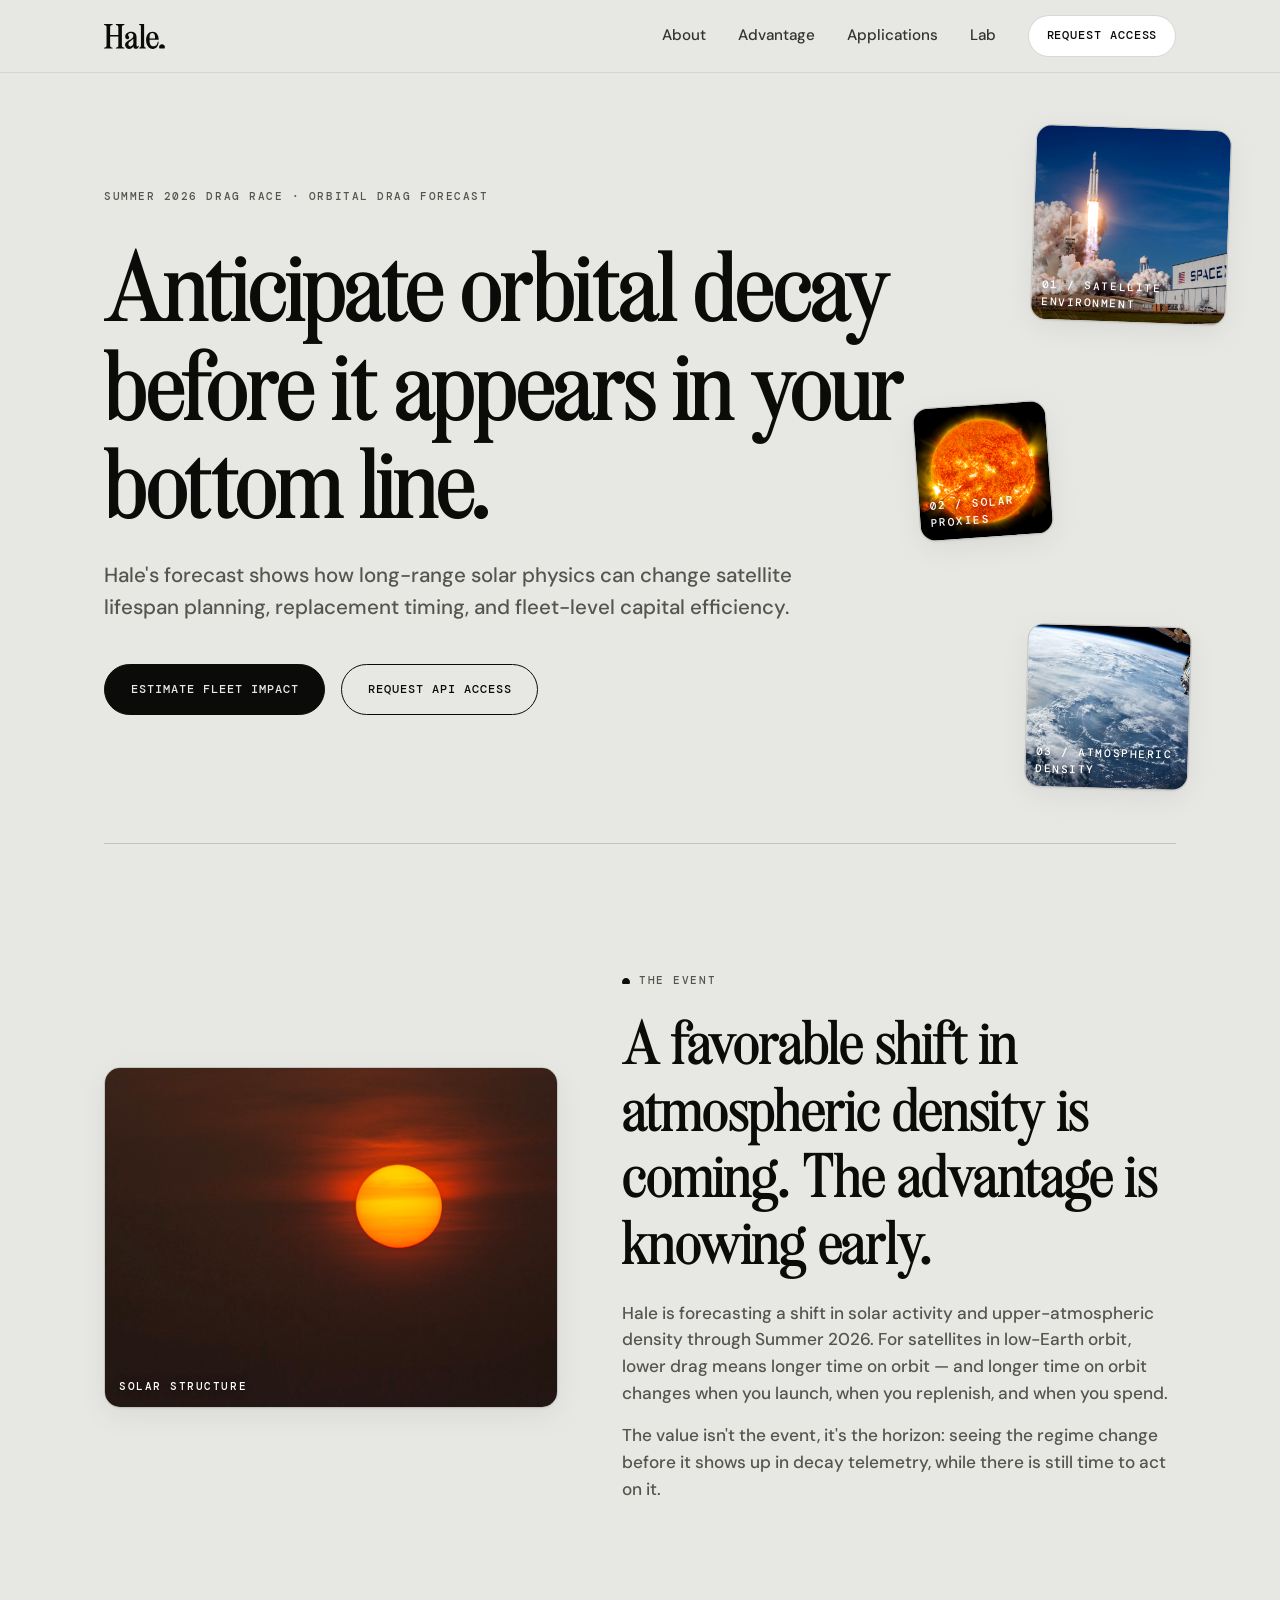
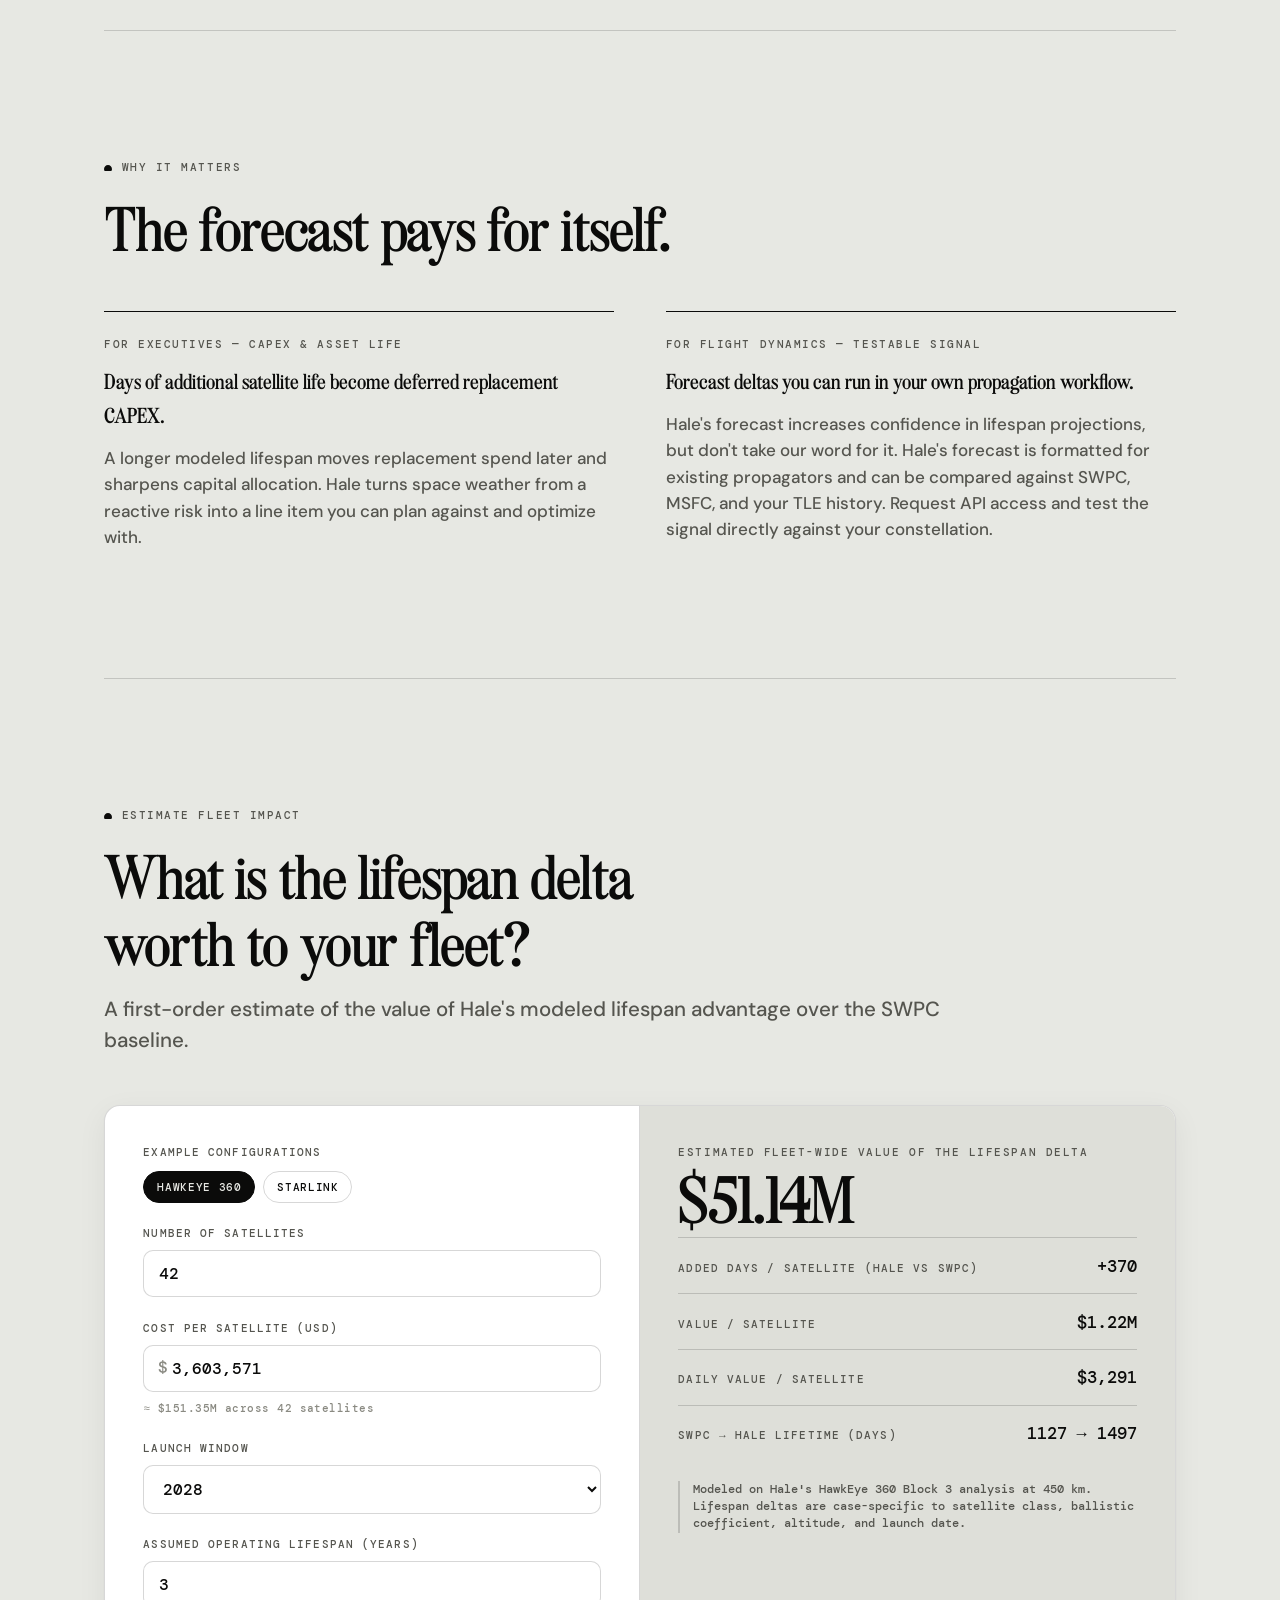
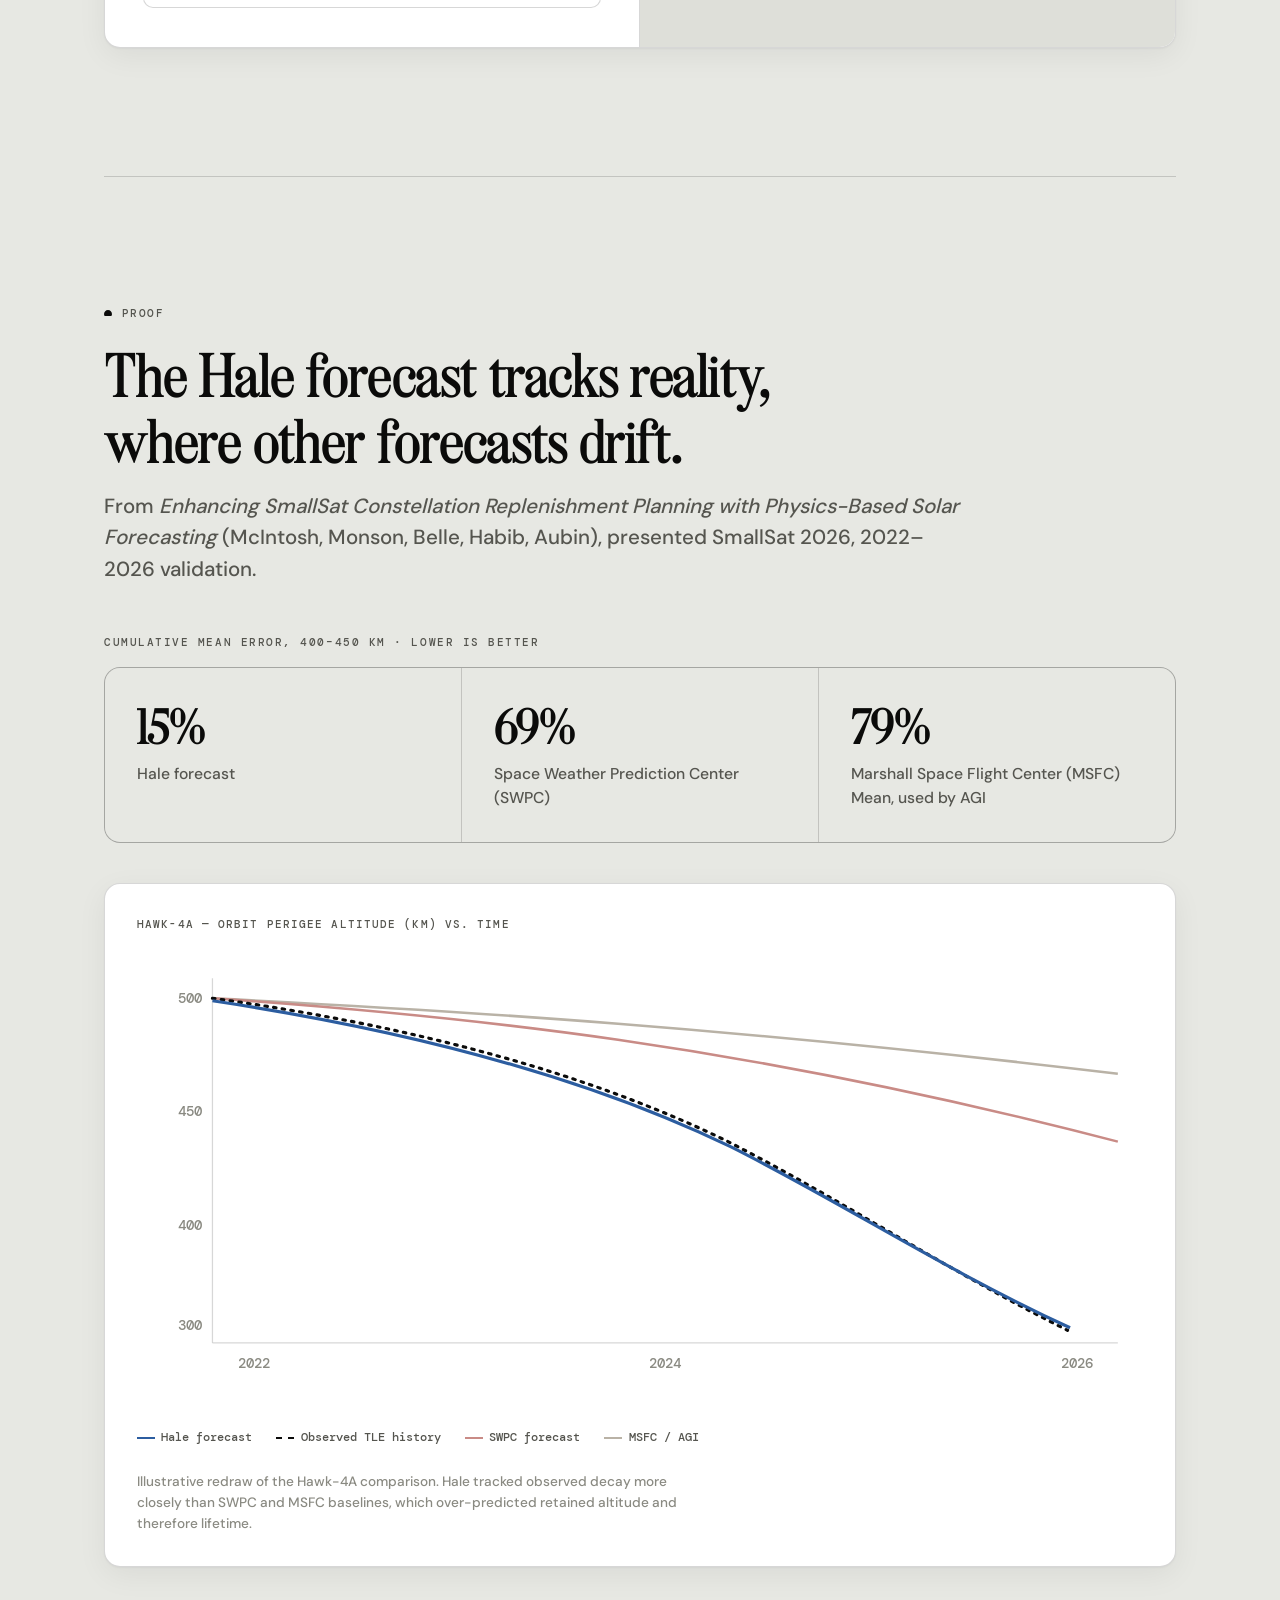
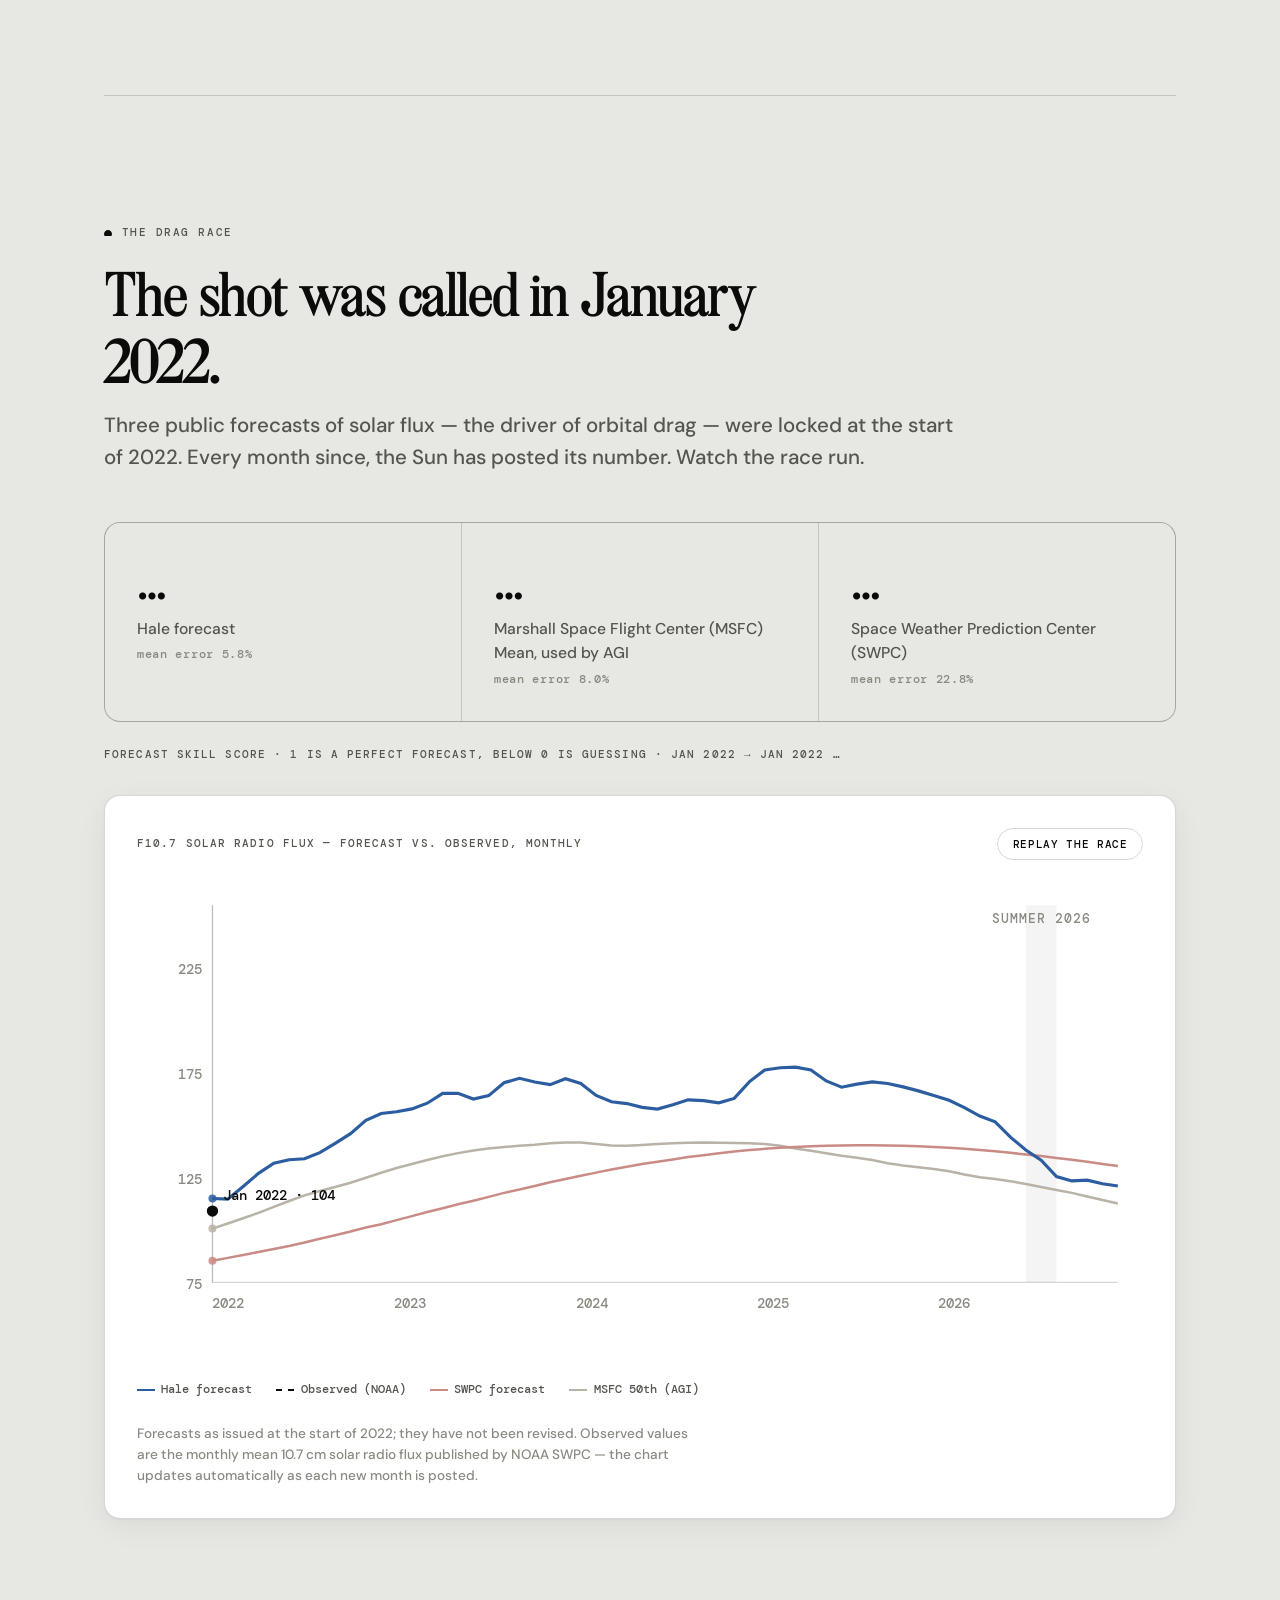
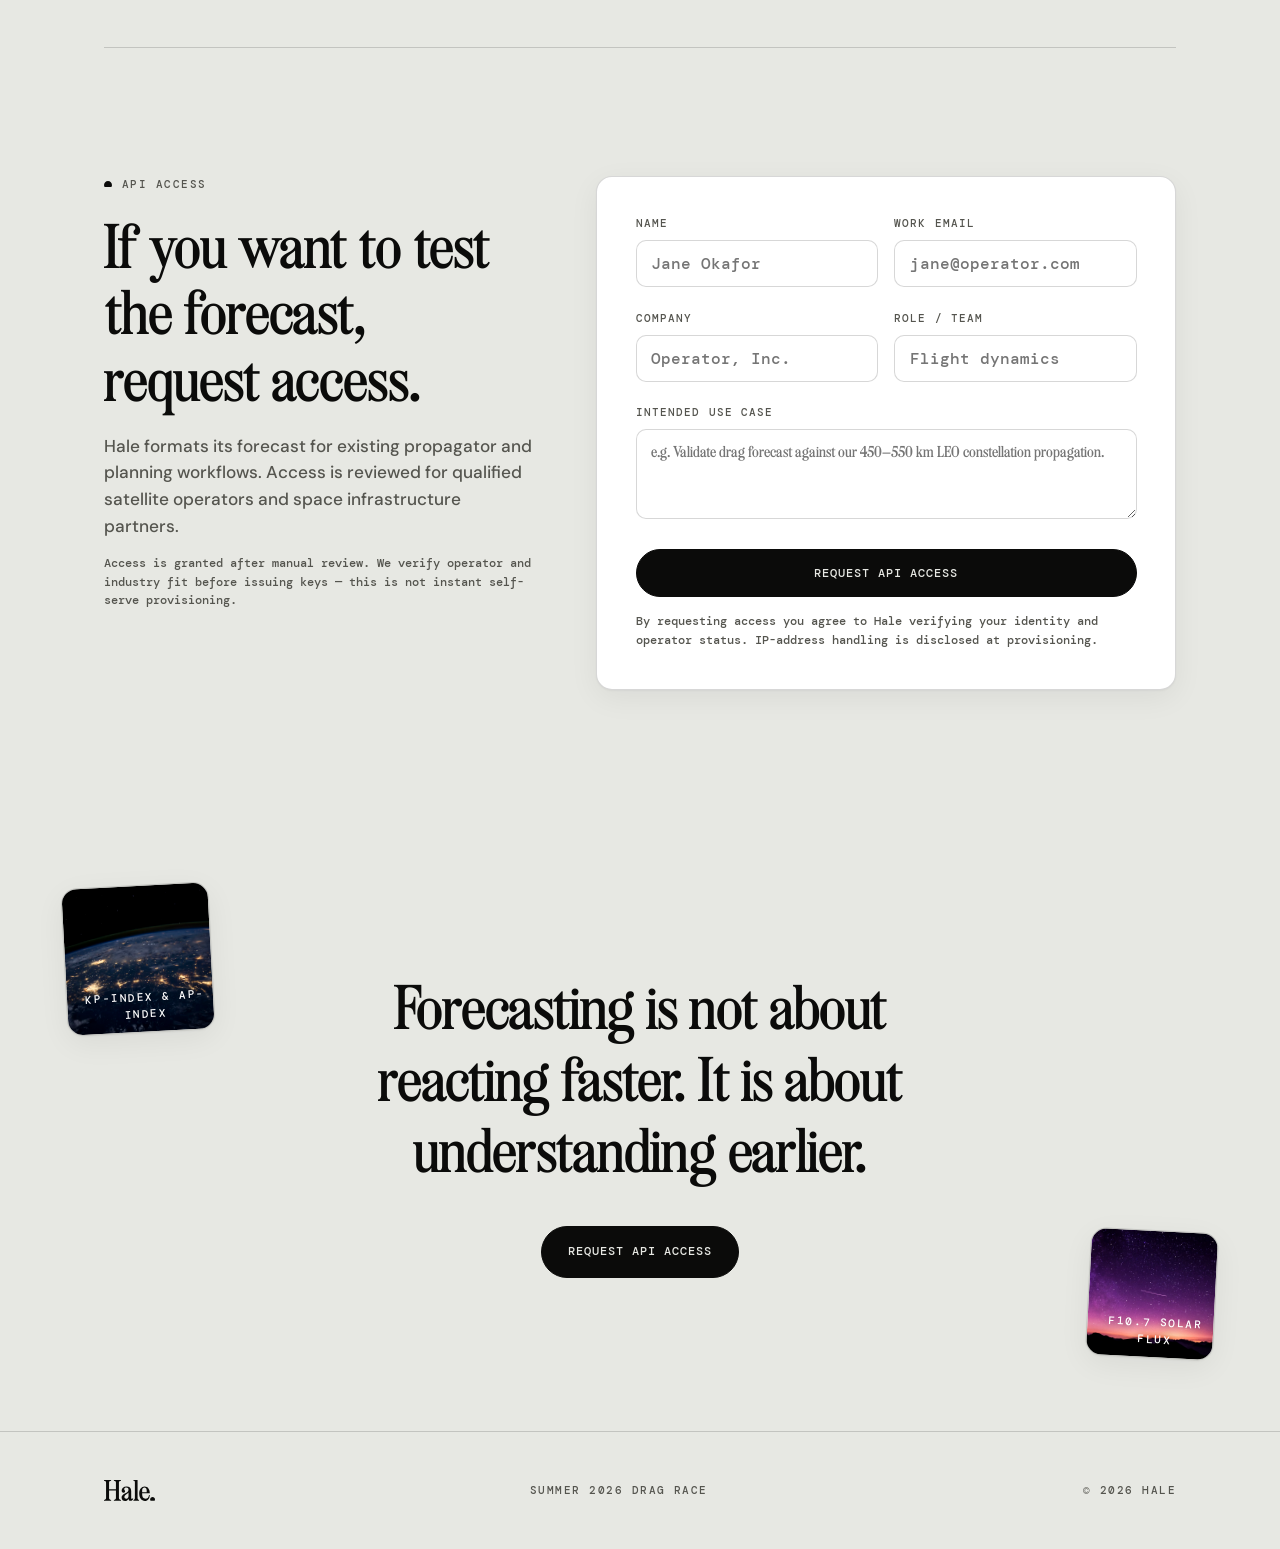
==== index.html @ 877fe4ab "Footer logo links to haleswx.com Co-Authored-By: Claude Opus 4.8 <noreply@anthropic.com>" ====
<!doctype html>
<html lang="en">
<head>
<meta charset="utf-8">
<meta name="viewport" content="width=device-width, initial-scale=1">
<meta name="robots" content="noindex">
<title>Hale — Summer 2026 Drag Race · Orbital Drag Forecast</title>
<style>
/* Hale — Summer 2026 Drop. Tokens + fonts extracted from haleswx.com (hale-theme). */
:root{
  --bg:#E7E8E3;--bg-deep:#DEDFD9;--surface:#FFFFFF;--ink:#0B0B0A;--ink-soft:#55554F;--ink-faint:#8A8A82;
  --line:rgba(11,11,10,0.16);--line-soft:rgba(11,11,10,0.08);--hale-data:#2C5DA0;--warn:#9A5B2A;
  --font-serif:"Marlfield","Times New Roman",Times,Georgia,serif;
  --font-sans:"DM Sans",system-ui,-apple-system,"Segoe UI",Roboto,sans-serif;
  --font-mono:"DM Mono",ui-monospace,SFMono-Regular,Menlo,monospace;
  --t-display:clamp(3.25rem,8vw,7rem);--t-h1:clamp(2.5rem,5vw,4rem);--t-h2:clamp(1.75rem,3vw,2.5rem);--t-h3:1.375rem;
  --t-lead:clamp(1.125rem,1.6vw,1.375rem);--t-body:1.0625rem;--t-small:0.9375rem;--t-label:0.6875rem;
  --lh-display:0.96;--lh-head:1.04;--lh-body:1.55;--tracking-label:0.14em;
  --section-y:clamp(4rem,10vw,9rem);--gutter:clamp(1.25rem,5vw,5rem);--maxw:1200px;--measure:62ch;
  --radius-card:16px;--radius-sm:10px;--radius-pill:999px;--shadow-card:0 1px 2px rgba(11,11,10,.04),0 8px 30px rgba(11,11,10,.06);
  --img-fx:saturate(1.1) contrast(1.05) brightness(1.02);
}
@font-face{font-family:"Marlfield";src:url("fonts/marlfield-regular.woff2") format("woff2");font-weight:400;font-style:normal;font-display:swap}
@font-face{font-family:"DM Sans";src:url("fonts/dm-sans-500.woff2") format("woff2");font-weight:400 600;font-style:normal;font-display:swap}
@font-face{font-family:"DM Mono";src:url("fonts/dm-mono-500.woff2") format("woff2");font-weight:400 600;font-style:normal;font-display:swap}
*{box-sizing:border-box}
html{scroll-behavior:smooth}
body{margin:0;background:var(--bg);color:var(--ink);font-family:var(--font-sans);font-size:var(--t-body);line-height:var(--lh-body);-webkit-font-smoothing:antialiased;text-rendering:optimizeLegibility}
img{display:block}
.imgfx{filter:var(--img-fx)}
.lnk{transition:opacity .15s ease}
.lnk:hover{opacity:1!important}
.btn{transition:transform .15s ease,background .15s ease}
.btn:hover{transform:translateY(-1px)}
.btn-ghost:hover{background:rgba(11,11,10,.05);transform:none}
.pill{transition:transform .15s ease}
.pill:hover{transform:translateY(-1px)}
input:focus,select:focus,textarea:focus{outline:2px solid var(--ink);outline-offset:0}
.preset{font-family:var(--font-mono);font-size:.7rem;letter-spacing:.06em;text-transform:uppercase;padding:.5rem .8rem;border-radius:999px;cursor:pointer;transition:background .12s ease;background:transparent;color:var(--ink);border:1px solid var(--line)}
.preset[aria-pressed="true"]{background:var(--ink);color:var(--bg);border-color:var(--ink)}
@media (max-width:900px){ [data-r="deco"]{display:none!important} }
@media (max-width:820px){ [data-r="stack"]{grid-template-columns:1fr!important} [data-r="divider"]{border-right:0!important;border-bottom:1px solid var(--line)!important} }
@media (max-width:760px){ [data-r="navlinks"]{display:none!important} }
@media (max-width:560px){ [data-r="pair"]{grid-template-columns:1fr!important} }
@media (max-width:700px){ #drag-race svg text,#proof svg text{font-size:18px} #dr-dot{r:6} }
</style>
</head>
<body>

<header style="position:sticky;top:0;z-index:50;background:color-mix(in srgb,var(--bg) 86%,transparent);backdrop-filter:saturate(120%) blur(8px);-webkit-backdrop-filter:saturate(120%) blur(8px);border-bottom:1px solid var(--line-soft)">
  <div style="max-width:1200px;margin-inline:auto;padding-inline:clamp(1.25rem,5vw,5rem);display:flex;align-items:center;justify-content:space-between;height:72px">
    <a href="https://haleswx.com/" style="display:flex;align-items:center;color:var(--ink);text-decoration:none" aria-label="Hale — home"><svg width="61" height="25" viewBox="0 0 1817 747" fill="currentColor" xmlns="http://www.w3.org/2000/svg" role="img" aria-hidden="true"><path d="M1457.1 746.011C1334.54 746.011 1254.61 634.108 1254.61 481.708C1254.61 331.44 1330.28 228.063 1448.57 228.063C1564.74 228.063 1631.88 326.111 1631.88 472.117H1359.05V500.892C1359.05 603.202 1395.29 667.146 1479.48 667.146C1542.36 667.146 1589.25 629.846 1604.17 531.798H1630.82C1624.42 654.357 1566.87 746.011 1457.1 746.011ZM1440.05 268.561C1398.49 268.561 1359.05 295.205 1359.05 377.266V432.685H1521.04V377.266C1521.04 296.27 1481.61 268.561 1440.05 268.561Z"/><path d="M1048.04 735.357V708.714C1082.15 708.714 1100.26 683.136 1100.26 642.638V77.7987C1100.26 39.4322 1086.41 26.6434 1048.04 26.6434V1.11501e-05H1196.18V642.638C1196.18 683.136 1214.3 708.714 1248.4 708.714V735.357H1048.04Z"/><path d="M752.792 746.011C684.585 746.011 627.035 700.184 627.035 628.78C627.035 521.141 752.792 488.103 810.342 447.605C848.708 420.961 873.22 393.252 873.22 342.097C873.22 296.27 842.314 266.43 796.487 266.43C751.726 266.43 718.688 290.942 718.688 326.111C718.688 362.346 751.726 359.149 751.726 399.647C751.726 430.553 729.346 452.934 697.374 452.934C656.876 452.934 629.167 420.961 629.167 373.003C629.167 300.533 694.177 228.063 805.013 228.063C903.061 228.063 969.136 276.021 969.136 388.989V625.583C969.136 663.949 977.662 674.606 992.582 674.606C1006.44 674.606 1013.9 662.883 1020.29 649.029L1041.61 658.62C1026.69 722.564 989.385 742.813 952.084 742.813C909.455 742.813 873.22 720.433 873.22 663.949H871.089C848.708 721.499 802.881 746.011 752.792 746.011ZM790.093 669.278C827.393 669.278 863.628 642.634 873.22 586.15V444.408C857.234 461.459 840.182 474.248 823.131 485.971C770.909 522.206 727.214 550.981 727.214 607.465C727.214 647.963 752.792 669.278 790.093 669.278Z"/><path d="M0 735.357V708.714C47.9581 708.714 73.5357 683.136 73.5357 642.638V92.719C73.5357 52.221 47.9581 26.6434 0 26.6434V0H253.645V26.6434C205.687 26.6434 180.109 52.221 180.109 92.719V330.378H425.228V92.719C425.228 52.221 399.651 26.6434 351.693 26.6434V0H605.338V26.6434C557.379 26.6434 531.802 52.221 531.802 92.719V642.638C531.802 683.136 557.379 708.714 605.338 708.714V735.357H351.693V708.714C399.651 708.714 425.228 683.136 425.228 642.638V373.007H180.109V642.638C180.109 683.136 205.687 708.714 253.645 708.714V735.357H0Z"/><path d="M1729.9 602.412C1777.75 602.412 1816.54 641.205 1816.54 689.057C1816.54 706.085 1811.63 721.964 1803.15 735.357H1656.65C1648.17 721.964 1643.25 706.084 1643.25 689.057C1643.25 641.205 1682.05 602.412 1729.9 602.412Z"/></svg></a>
    <nav style="display:flex;gap:2rem;align-items:center">
      <div data-r="navlinks" style="display:flex;gap:2rem;align-items:center">
      <a class="lnk" href="#event" style="font-family:var(--font-sans);font-size:0.95rem;text-decoration:none;color:var(--ink);opacity:.82">About</a>
      <a class="lnk" href="#value" style="font-family:var(--font-sans);font-size:0.95rem;text-decoration:none;color:var(--ink);opacity:.82">Advantage</a>
      <a class="lnk" href="#calculator" style="font-family:var(--font-sans);font-size:0.95rem;text-decoration:none;color:var(--ink);opacity:.82">Applications</a>
      <a class="lnk" href="#proof" style="font-family:var(--font-sans);font-size:0.95rem;text-decoration:none;color:var(--ink);opacity:.82">Lab</a>
      </div>
      <a class="pill" href="#api" style="font-family:var(--font-mono);font-size:0.72rem;letter-spacing:0.08em;text-transform:uppercase;background:var(--surface);border:1px solid var(--line);border-radius:999px;padding:.7rem 1.1rem;text-decoration:none;white-space:nowrap;color:var(--ink)">Request access</a>
    </nav>
  </div>
</header>

<!-- HERO -->
<section style="position:relative;padding-block:clamp(4rem,9vw,8rem) var(--section-y);overflow:hidden">
  <div aria-hidden="true" data-r="deco" style="position:absolute;inset:0;pointer-events:none;z-index:0">
    <figure style="position:absolute;top:7%;right:4%;width:clamp(140px,16vw,196px);height:clamp(140px,16vw,196px);transform:rotate(2deg);border-radius:16px;overflow:hidden;border:1px solid var(--line);box-shadow:var(--shadow-card);margin:0">
      <img class="imgfx" src="images/hero-launch.jpg" alt="" style="width:100%;height:100%;object-fit:cover">
      <figcaption style="position:absolute;left:10px;bottom:9px;color:#fff;text-shadow:0 1px 8px rgba(0,0,0,.6);font-family:var(--font-mono);font-size:var(--t-label);letter-spacing:0.14em;text-transform:uppercase">01 / Satellite environment</figcaption>
    </figure>
    <figure style="position:absolute;top:43%;right:18%;width:clamp(104px,11vw,134px);height:clamp(104px,11vw,134px);transform:rotate(-4deg);border-radius:16px;overflow:hidden;border:1px solid var(--line);box-shadow:var(--shadow-card);margin:0">
      <img class="imgfx" src="images/hero-sun.jpg" alt="" style="width:100%;height:100%;object-fit:cover">
      <figcaption style="position:absolute;left:10px;bottom:9px;color:#fff;text-shadow:0 1px 8px rgba(0,0,0,.6);font-family:var(--font-mono);font-size:var(--t-label);letter-spacing:0.14em;text-transform:uppercase">02 / Solar Proxies</figcaption>
    </figure>
    <figure style="position:absolute;bottom:7%;right:7%;width:clamp(120px,13vw,164px);height:clamp(120px,13vw,164px);transform:rotate(1.5deg);border-radius:16px;overflow:hidden;border:1px solid var(--line);box-shadow:var(--shadow-card);margin:0">
      <img class="imgfx" src="images/hero-earth.jpg" alt="" style="width:100%;height:100%;object-fit:cover">
      <figcaption style="position:absolute;left:10px;bottom:9px;color:#fff;text-shadow:0 1px 8px rgba(0,0,0,.6);font-family:var(--font-mono);font-size:var(--t-label);letter-spacing:0.14em;text-transform:uppercase">03 / Atmospheric density</figcaption>
    </figure>
  </div>
  <div style="max-width:1200px;margin-inline:auto;padding-inline:clamp(1.25rem,5vw,5rem);position:relative;z-index:1">
    <div style="font-family:var(--font-mono);font-size:var(--t-label);letter-spacing:0.14em;text-transform:uppercase;color:var(--ink-soft);margin-bottom:2rem">Summer 2026 Drag Race · Orbital drag forecast</div>
    <h1 style="font-family:var(--font-serif);font-size:var(--t-display);font-weight:400;line-height:var(--lh-display);letter-spacing:-0.02em;max-width:16ch;margin:0">Anticipate orbital decay before it appears in your bottom line.</h1>
    <p style="margin:1.75rem 0 0;font-size:var(--t-lead);color:var(--ink-soft);max-width:54ch;font-weight:300">Hale's forecast shows how long-range solar physics can change satellite lifespan planning, replacement timing, and fleet-level capital efficiency.</p>
    <div style="margin-top:2.5rem;display:flex;gap:1rem;flex-wrap:wrap">
      <a class="btn" href="#calculator" style="font-family:var(--font-mono);font-size:0.78rem;letter-spacing:0.08em;text-transform:uppercase;padding:.95rem 1.6rem;border-radius:999px;text-decoration:none;border:1px solid var(--ink);background:var(--ink);color:var(--bg)">Estimate fleet impact</a>
      <a class="btn btn-ghost" href="#api" style="font-family:var(--font-mono);font-size:0.78rem;letter-spacing:0.08em;text-transform:uppercase;padding:.95rem 1.6rem;border-radius:999px;text-decoration:none;border:1px solid var(--ink);background:transparent;color:var(--ink)">Request API access</a>
    </div>
  </div>
</section>

<div style="max-width:1200px;margin-inline:auto;padding-inline:clamp(1.25rem,5vw,5rem)"><hr style="border:0;border-top:1px solid var(--line);margin:0"></div>

<!-- EVENT -->
<section id="event" style="padding-block:var(--section-y)">
  <div data-r="stack" style="max-width:1200px;margin-inline:auto;padding-inline:clamp(1.25rem,5vw,5rem);display:grid;grid-template-columns:.9fr 1.1fr;gap:clamp(2rem,5vw,5rem);align-items:center">
    <figure style="position:relative;margin:0;border-radius:16px;overflow:hidden;border:1px solid var(--line);box-shadow:var(--shadow-card)">
      <img class="imgfx" src="images/event-sun.jpg" alt="The Sun glowing low through the upper atmosphere" style="width:100%;aspect-ratio:4/3;object-fit:cover">
      <figcaption style="position:absolute;left:14px;bottom:12px;color:#fff;text-shadow:0 1px 8px rgba(0,0,0,.6);font-family:var(--font-mono);font-size:var(--t-label);letter-spacing:0.14em;text-transform:uppercase">Solar structure</figcaption>
    </figure>
    <div>
      <div style="display:flex;align-items:center;gap:.6rem;margin-bottom:1.25rem"><svg width="8" height="6.1" viewBox="0 0 173.3 133" fill="var(--ink)" aria-hidden="true" style="flex-shrink:0"><path d="M86.65 0C134.5 0 173.29 38.79 173.29 86.65C173.29 103.67 168.38 119.55 159.9 132.95H13.4C4.92 119.55 0 103.67 0 86.65C0 38.79 38.8 0 86.65 0Z"/></svg><span style="font-family:var(--font-mono);font-size:var(--t-label);letter-spacing:0.14em;text-transform:uppercase;color:var(--ink-soft)">The event</span></div>
      <h2 style="font-family:var(--font-serif);font-size:var(--t-h1);font-weight:400;line-height:var(--lh-head);letter-spacing:-.015em;max-width:18ch;margin:0 0 1.5rem">A favorable shift in atmospheric density is coming. The advantage is knowing early.</h2>
      <p style="max-width:62ch;color:var(--ink-soft);font-size:1.075rem;margin:0">Hale is forecasting a shift in solar activity and upper-atmospheric density through Summer 2026. For satellites in low-Earth orbit, lower drag means longer time on orbit — and longer time on orbit changes when you launch, when you replenish, and when you spend.</p>
      <p style="max-width:62ch;color:var(--ink-soft);font-size:1.075rem;margin:1rem 0 0">The value isn't the event, it's the horizon: seeing the regime change before it shows up in decay telemetry, while there is still time to act on it.</p>
    </div>
  </div>
</section>

<div style="max-width:1200px;margin-inline:auto;padding-inline:clamp(1.25rem,5vw,5rem)"><hr style="border:0;border-top:1px solid var(--line);margin:0"></div>

<!-- VALUE -->
<section id="value" style="padding-block:var(--section-y)">
  <div style="max-width:1200px;margin-inline:auto;padding-inline:clamp(1.25rem,5vw,5rem)">
    <div style="margin-bottom:3rem">
      <div style="display:flex;align-items:center;gap:.6rem;margin-bottom:1.25rem"><svg width="8" height="6.1" viewBox="0 0 173.3 133" fill="var(--ink)" aria-hidden="true" style="flex-shrink:0"><path d="M86.65 0C134.5 0 173.29 38.79 173.29 86.65C173.29 103.67 168.38 119.55 159.9 132.95H13.4C4.92 119.55 0 103.67 0 86.65C0 38.79 38.8 0 86.65 0Z"/></svg><span style="font-family:var(--font-mono);font-size:var(--t-label);letter-spacing:0.14em;text-transform:uppercase;color:var(--ink-soft)">Why it matters</span></div>
      <h2 style="font-family:var(--font-serif);font-size:var(--t-h1);font-weight:400;line-height:var(--lh-head);letter-spacing:-0.015em;max-width:20ch;margin:0">The forecast pays for itself.</h2>
    </div>
    <div data-r="stack" style="display:grid;grid-template-columns:1fr 1fr;gap:clamp(1.5rem,4vw,3.5rem)">
      <div style="border-top:1px solid var(--ink);padding-top:1.5rem">
        <div style="font-family:var(--font-mono);font-size:var(--t-label);letter-spacing:0.14em;text-transform:uppercase;color:var(--ink-soft);margin-bottom:.75rem">For executives — CAPEX &amp; asset life</div>
        <h3 style="font-family:var(--font-serif);font-size:var(--t-h3);font-weight:400;margin:0 0 .75rem">Days of additional satellite life become deferred replacement CAPEX.</h3>
        <p style="color:var(--ink-soft);margin:0">A longer modeled lifespan moves replacement spend later and sharpens capital allocation. Hale turns space weather from a reactive risk into a line item you can plan against and optimize with.</p>
      </div>
      <div style="border-top:1px solid var(--ink);padding-top:1.5rem">
        <div style="font-family:var(--font-mono);font-size:var(--t-label);letter-spacing:0.14em;text-transform:uppercase;color:var(--ink-soft);margin-bottom:.75rem">For flight dynamics — testable signal</div>
        <h3 style="font-family:var(--font-serif);font-size:var(--t-h3);font-weight:400;margin:0 0 .75rem">Forecast deltas you can run in your own propagation workflow.</h3>
        <p style="color:var(--ink-soft);margin:0">Hale's forecast increases confidence in lifespan projections, but don't take our word for it. Hale's forecast is formatted for existing propagators and can be compared against SWPC, MSFC, and your TLE history. Request API access and test the signal directly against your constellation.</p>
      </div>
    </div>
  </div>
</section>

<div style="max-width:1200px;margin-inline:auto;padding-inline:clamp(1.25rem,5vw,5rem)"><hr style="border:0;border-top:1px solid var(--line);margin:0"></div>

<!-- CALCULATOR -->
<section id="calculator" style="padding-block:var(--section-y)">
  <div style="max-width:1200px;margin-inline:auto;padding-inline:clamp(1.25rem,5vw,5rem)">
    <div style="margin-bottom:3rem">
      <div style="display:flex;align-items:center;gap:.6rem;margin-bottom:1.25rem"><svg width="8" height="6.1" viewBox="0 0 173.3 133" fill="var(--ink)" aria-hidden="true" style="flex-shrink:0"><path d="M86.65 0C134.5 0 173.29 38.79 173.29 86.65C173.29 103.67 168.38 119.55 159.9 132.95H13.4C4.92 119.55 0 103.67 0 86.65C0 38.79 38.8 0 86.65 0Z"/></svg><span style="font-family:var(--font-mono);font-size:var(--t-label);letter-spacing:0.14em;text-transform:uppercase;color:var(--ink-soft)">Estimate fleet impact</span></div>
      <h2 style="font-family:var(--font-serif);font-size:var(--t-h1);font-weight:400;line-height:var(--lh-head);letter-spacing:-0.015em;max-width:20ch;margin:0 0 1rem">What is the lifespan delta worth to your fleet?</h2>
      <p style="font-size:var(--t-lead);color:var(--ink-soft);max-width:62ch;font-weight:300;margin:0">A first-order estimate of the value of Hale's modeled lifespan advantage over the SWPC baseline.</p>
    </div>

    <div style="background:var(--surface);border:1px solid var(--line);border-radius:16px;box-shadow:var(--shadow-card);overflow:hidden">
      <div data-r="stack" style="display:grid;grid-template-columns:1fr 1fr">
        <div data-r="divider" style="padding:clamp(1.5rem,3vw,2.5rem);border-right:1px solid var(--line)">
          <div style="font-family:var(--font-mono);font-size:var(--t-label);letter-spacing:0.1em;text-transform:uppercase;color:var(--ink-soft);margin-bottom:.6rem">Example configurations</div>
          <div role="group" aria-label="Example fleet configurations" style="display:flex;gap:.5rem;flex-wrap:wrap;margin-bottom:1.4rem">
            <button type="button" class="preset" data-preset="he360" aria-pressed="true">HawkEye 360</button>
            <button type="button" class="preset" data-preset="starlink" aria-pressed="false">Starlink</button>
          </div>
          <div style="margin-bottom:1.4rem">
            <label for="sats" style="display:block;font-family:var(--font-mono);font-size:var(--t-label);letter-spacing:0.1em;text-transform:uppercase;color:var(--ink-soft);margin-bottom:.5rem">Number of satellites</label>
            <input id="sats" type="text" inputmode="numeric" value="42" style="width:100%;font-family:var(--font-mono);font-size:1rem;color:var(--ink);background:var(--surface);border:1px solid var(--line);border-radius:10px;padding:.75rem .9rem">
          </div>
          <div style="margin-bottom:1.4rem">
            <label for="cost" style="display:block;font-family:var(--font-mono);font-size:var(--t-label);letter-spacing:0.1em;text-transform:uppercase;color:var(--ink-soft);margin-bottom:.5rem">Cost per satellite (USD)</label>
            <div style="position:relative;display:flex;align-items:center"><span style="position:absolute;left:.9rem;font-family:var(--font-mono);font-size:1rem;color:var(--ink-faint);pointer-events:none">$</span><input id="cost" type="text" inputmode="numeric" value="3,603,571" style="width:100%;font-family:var(--font-mono);font-size:1rem;color:var(--ink);background:var(--surface);border:1px solid var(--line);border-radius:10px;padding:.75rem .9rem .75rem 1.7rem"></div>
            <div id="costHelper" style="margin-top:.5rem;font-family:var(--font-mono);font-size:0.7rem;letter-spacing:0.04em;color:var(--ink-faint)">≈ $151.35M across 42 satellites</div>
          </div>
          <div style="margin-bottom:1.4rem">
            <label for="window" style="display:block;font-family:var(--font-mono);font-size:var(--t-label);letter-spacing:0.1em;text-transform:uppercase;color:var(--ink-soft);margin-bottom:.5rem">Launch window</label>
            <select id="window" style="width:100%;font-family:var(--font-mono);font-size:1rem;color:var(--ink);background:var(--surface);border:1px solid var(--line);border-radius:10px;padding:.75rem .9rem">
              <option value="h1_2026">H1 2026</option>
              <option value="h2_2026">H2 2026</option>
              <option value="2027">2027</option>
              <option value="2028" selected>2028</option>
            </select>
          </div>
          <div style="margin-bottom:0">
            <label for="life" style="display:block;font-family:var(--font-mono);font-size:var(--t-label);letter-spacing:0.1em;text-transform:uppercase;color:var(--ink-soft);margin-bottom:.5rem">Assumed operating lifespan (years)</label>
            <input id="life" type="number" min="1" step="0.5" value="3" style="width:100%;font-family:var(--font-mono);font-size:1rem;color:var(--ink);background:var(--surface);border:1px solid var(--line);border-radius:10px;padding:.75rem .9rem">
          </div>
        </div>

        <div style="padding:clamp(1.5rem,3vw,2.5rem);background:var(--bg-deep)">
          <div style="font-family:var(--font-mono);font-size:var(--t-label);letter-spacing:0.14em;text-transform:uppercase;color:var(--ink-soft)">Estimated fleet-wide value of the lifespan delta</div>
          <div id="o_fleet" style="font-family:var(--font-serif);font-size:clamp(2.75rem,6vw,4.25rem);line-height:1;letter-spacing:-0.02em;margin:.25rem 0">$51.14M</div>
          <div style="display:flex;justify-content:space-between;align-items:baseline;gap:1rem;padding:.9rem 0;border-top:1px solid var(--line)"><span style="font-family:var(--font-mono);font-size:var(--t-label);letter-spacing:0.1em;text-transform:uppercase;color:var(--ink-soft)">Added days / satellite (Hale vs SWPC)</span><span id="o_days" style="font-family:var(--font-mono);font-size:1.05rem;white-space:nowrap;flex-shrink:0">+370</span></div>
          <div style="display:flex;justify-content:space-between;align-items:baseline;gap:1rem;padding:.9rem 0;border-top:1px solid var(--line)"><span style="font-family:var(--font-mono);font-size:var(--t-label);letter-spacing:0.1em;text-transform:uppercase;color:var(--ink-soft)">Value / satellite</span><span id="o_persat" style="font-family:var(--font-mono);font-size:1.05rem;white-space:nowrap;flex-shrink:0">$1.22M</span></div>
          <div style="display:flex;justify-content:space-between;align-items:baseline;gap:1rem;padding:.9rem 0;border-top:1px solid var(--line)"><span style="font-family:var(--font-mono);font-size:var(--t-label);letter-spacing:0.1em;text-transform:uppercase;color:var(--ink-soft)">Daily value / satellite</span><span id="o_daily" style="font-family:var(--font-mono);font-size:1.05rem;white-space:nowrap;flex-shrink:0">$3,291</span></div>
          <div style="display:flex;justify-content:space-between;align-items:baseline;gap:1rem;padding:.9rem 0;border-top:1px solid var(--line)"><span style="font-family:var(--font-mono);font-size:var(--t-label);letter-spacing:0.1em;text-transform:uppercase;color:var(--ink-soft)">SWPC → Hale lifetime (days)</span><span id="o_life" style="font-family:var(--font-mono);font-size:1.05rem;white-space:nowrap;flex-shrink:0">1127 → 1497</span></div>
          <div id="caveatPrecise" style="margin-top:1.25rem;font-family:var(--font-mono);font-size:0.72rem;line-height:1.5;color:var(--ink-soft);border-left:2px solid var(--line);padding-left:.8rem">Modeled on Hale's HawkEye 360 Block 3 analysis at 450&nbsp;km. Lifespan deltas are case-specific to satellite class, ballistic coefficient, altitude, and launch date.</div>
          <div id="caveatIllus" style="display:none;margin-top:1.25rem;font-family:var(--font-mono);font-size:0.72rem;line-height:1.5;color:var(--warn);border-left:2px solid var(--warn);padding-left:.8rem"><b>Illustrative only.</b> Reuses the HawkEye 360 / 450&nbsp;km drag assumptions; precise figures need a separate orbital-dynamics run for this fleet.</div>
        </div>
      </div>
    </div>
  </div>
</section>

<div style="max-width:1200px;margin-inline:auto;padding-inline:clamp(1.25rem,5vw,5rem)"><hr style="border:0;border-top:1px solid var(--line);margin:0"></div>

<!-- PROOF -->
<section id="proof" style="padding-block:var(--section-y)">
  <div style="max-width:1200px;margin-inline:auto;padding-inline:clamp(1.25rem,5vw,5rem)">
    <div style="margin-bottom:3rem">
      <div style="display:flex;align-items:center;gap:.6rem;margin-bottom:1.25rem"><svg width="8" height="6.1" viewBox="0 0 173.3 133" fill="var(--ink)" aria-hidden="true" style="flex-shrink:0"><path d="M86.65 0C134.5 0 173.29 38.79 173.29 86.65C173.29 103.67 168.38 119.55 159.9 132.95H13.4C4.92 119.55 0 103.67 0 86.65C0 38.79 38.8 0 86.65 0Z"/></svg><span style="font-family:var(--font-mono);font-size:var(--t-label);letter-spacing:0.14em;text-transform:uppercase;color:var(--ink-soft)">Proof</span></div>
      <h2 style="font-family:var(--font-serif);font-size:var(--t-h1);font-weight:400;line-height:var(--lh-head);letter-spacing:-0.015em;max-width:24ch;margin:0 0 1rem">The Hale forecast tracks reality, where other forecasts drift.</h2>
      <p style="font-size:var(--t-lead);color:var(--ink-soft);max-width:62ch;font-weight:300;margin:0">From <i>Enhancing SmallSat Constellation Replenishment Planning with Physics-Based Solar Forecasting</i> (McIntosh, Monson, Belle, Habib, Aubin), presented SmallSat 2026, 2022–2026 validation.</p>
    </div>

    <div style="font-family:var(--font-mono);font-size:var(--t-label);letter-spacing:0.14em;text-transform:uppercase;color:var(--ink-soft);margin-bottom:1rem">Cumulative mean error, 400–450&nbsp;km · lower is better</div>
    <div data-r="stack" style="display:grid;grid-template-columns:repeat(3,1fr);gap:1px;background:var(--line);border:1px solid var(--line);border-radius:16px;overflow:hidden">
      <div style="background:var(--bg);padding:clamp(1.25rem,3vw,2rem)">
        <div style="font-family:var(--font-serif);font-size:clamp(2.25rem,5vw,3.25rem);line-height:1;letter-spacing:-0.02em">15%</div>
        <div style="margin-top:.6rem;color:var(--ink-soft);font-size:0.98rem;max-width:34ch"><b>Hale forecast</b></div>
      </div>
      <div style="background:var(--bg);padding:clamp(1.25rem,3vw,2rem)">
        <div style="font-family:var(--font-serif);font-size:clamp(2.25rem,5vw,3.25rem);line-height:1;letter-spacing:-0.02em">69%</div>
        <div style="margin-top:.6rem;color:var(--ink-soft);font-size:0.98rem;max-width:34ch">Space Weather Prediction Center <b>(SWPC)</b></div>
      </div>
      <div style="background:var(--bg);padding:clamp(1.25rem,3vw,2rem)">
        <div style="font-family:var(--font-serif);font-size:clamp(2.25rem,5vw,3.25rem);line-height:1;letter-spacing:-0.02em">79%</div>
        <div style="margin-top:.6rem;color:var(--ink-soft);font-size:0.98rem;max-width:34ch">Marshall Space Flight Center <b>(MSFC) Mean</b>, used by AGI</div>
      </div>
    </div>

    <figure style="margin:2.5rem 0 0;background:var(--surface);border:1px solid var(--line);border-radius:16px;box-shadow:var(--shadow-card);padding:clamp(1.25rem,3vw,2rem)">
      <figcaption style="font-family:var(--font-mono);font-size:var(--t-label);letter-spacing:0.1em;text-transform:uppercase;color:var(--ink-soft);margin-bottom:1.25rem">Hawk-4A — orbit perigee altitude (km) vs. time</figcaption>
      <svg viewBox="0 0 800 360" width="100%" role="img" aria-label="Line chart: the Hale forecast tracks observed TLE decay closely while SWPC and MSFC baselines over-predict altitude.">
        <line x1="60" y1="20" x2="60" y2="310" style="stroke:var(--line)"></line>
        <line x1="60" y1="310" x2="780" y2="310" style="stroke:var(--line)"></line>
        <g font-size="11" style="fill:var(--ink-faint);font-family:var(--font-mono)">
          <text x="52" y="40" text-anchor="end">500</text>
          <text x="52" y="130" text-anchor="end">450</text>
          <text x="52" y="220" text-anchor="end">400</text>
          <text x="52" y="300" text-anchor="end">300</text>
          <text x="80" y="330">2022</text>
          <text x="420" y="330" text-anchor="middle">2024</text>
          <text x="760" y="330" text-anchor="end">2026</text>
        </g>
        <path d="M60,36 C260,46 480,60 780,96" fill="none" stroke="#b9b2a6" stroke-width="2"></path>
        <path d="M60,36 C260,50 480,72 780,150" fill="none" stroke="#c98b86" stroke-width="2"></path>
        <path d="M60,36 C220,58 360,96 470,150 C560,196 640,250 740,300" fill="none" stroke="#0B0B0A" stroke-width="2.5" stroke-dasharray="2 5" stroke-linecap="round"></path>
        <path d="M60,38 C220,62 360,100 472,154 C560,198 642,252 742,298" fill="none" stroke="#2C5DA0" stroke-width="2.5"></path>
      </svg>
      <div style="display:flex;gap:1.5rem;flex-wrap:wrap;margin-top:1rem;font-family:var(--font-mono);font-size:0.72rem;color:var(--ink-soft)">
        <span><i style="display:inline-block;width:18px;height:0;border-top-width:2px;border-top-style:solid;border-top-color:#2C5DA0;vertical-align:middle;margin-right:.4rem"></i>Hale forecast</span>
        <span><i style="display:inline-block;width:18px;height:0;border-top-width:2px;border-top-style:dashed;border-top-color:#0B0B0A;vertical-align:middle;margin-right:.4rem"></i>Observed TLE history</span>
        <span><i style="display:inline-block;width:18px;height:0;border-top-width:2px;border-top-style:solid;border-top-color:#c98b86;vertical-align:middle;margin-right:.4rem"></i>SWPC forecast</span>
        <span><i style="display:inline-block;width:18px;height:0;border-top-width:2px;border-top-style:solid;border-top-color:#b9b2a6;vertical-align:middle;margin-right:.4rem"></i>MSFC / AGI</span>
      </div>
      <p style="margin:1.5rem 0 0;font-size:0.85rem;color:var(--ink-faint);max-width:62ch">Illustrative redraw of the Hawk-4A comparison. Hale tracked observed decay more closely than SWPC and MSFC baselines, which over-predicted retained altitude and therefore lifetime.</p>
    </figure>
  </div>
</section>

<div style="max-width:1200px;margin-inline:auto;padding-inline:clamp(1.25rem,5vw,5rem)"><hr style="border:0;border-top:1px solid var(--line);margin:0"></div>

<!-- DRAG RACE -->
<section id="drag-race" style="padding-block:var(--section-y)">
  <div style="max-width:1200px;margin-inline:auto;padding-inline:clamp(1.25rem,5vw,5rem)">
    <div style="margin-bottom:3rem">
      <div style="display:flex;align-items:center;gap:.6rem;margin-bottom:1.25rem"><svg width="8" height="6.1" viewBox="0 0 173.3 133" fill="var(--ink)" aria-hidden="true" style="flex-shrink:0"><path d="M86.65 0C134.5 0 173.29 38.79 173.29 86.65C173.29 103.67 168.38 119.55 159.9 132.95H13.4C4.92 119.55 0 103.67 0 86.65C0 38.79 38.8 0 86.65 0Z"/></svg><span style="font-family:var(--font-mono);font-size:var(--t-label);letter-spacing:0.14em;text-transform:uppercase;color:var(--ink-soft)">The drag race</span></div>
      <h2 style="font-family:var(--font-serif);font-size:var(--t-h1);font-weight:400;line-height:var(--lh-head);letter-spacing:-0.015em;max-width:22ch;margin:0 0 1rem">The shot was called in January 2022.</h2>
      <p style="font-size:var(--t-lead);color:var(--ink-soft);max-width:62ch;font-weight:300;margin:0">Three public forecasts of solar flux — the driver of orbital drag — were locked at the start of 2022. Every month since, the Sun has posted its number. Watch the race run.</p>
    </div>

    <div data-r="stack" style="display:grid;grid-template-columns:repeat(3,1fr);gap:1px;background:var(--line);border:1px solid var(--line);border-radius:16px;overflow:hidden;margin-bottom:1.5rem">
      <div id="dr-box-hale" style="background:var(--bg);padding:clamp(1.25rem,3vw,2rem);transition:background .5s ease,box-shadow .5s ease">
        <div style="display:flex;justify-content:space-between;align-items:flex-start;gap:.5rem">
          <div id="dr-skill-hale" style="font-family:var(--font-serif);font-size:clamp(2.25rem,5vw,3.25rem);line-height:1;letter-spacing:-0.02em">—</div>
          <span id="dr-rank-hale" style="visibility:hidden;font-family:var(--font-mono);font-size:.62rem;letter-spacing:.1em;text-transform:uppercase;border:1px solid var(--line);border-radius:999px;padding:.25rem .55rem;color:var(--ink-soft);transition:all .3s ease"></span>
        </div>
        <div style="margin-top:.6rem;color:var(--ink-soft);font-size:0.98rem"><b>Hale forecast</b><span id="dr-win" style="display:none;font-family:var(--font-mono);font-size:.66rem;letter-spacing:.1em;text-transform:uppercase;color:var(--ink)"> · leading</span></div>
        <div id="dr-err-hale" style="margin-top:.35rem;font-family:var(--font-mono);font-size:.72rem;letter-spacing:.06em;color:var(--ink-faint)">mean error —</div>
      </div>
      <div id="dr-box-msfc50" style="background:var(--bg);padding:clamp(1.25rem,3vw,2rem);transition:background .5s ease">
        <div style="display:flex;justify-content:space-between;align-items:flex-start;gap:.5rem">
          <div id="dr-skill-msfc50" style="font-family:var(--font-serif);font-size:clamp(2.25rem,5vw,3.25rem);line-height:1;letter-spacing:-0.02em">—</div>
          <span id="dr-rank-msfc50" style="visibility:hidden;font-family:var(--font-mono);font-size:.62rem;letter-spacing:.1em;text-transform:uppercase;border:1px solid var(--line);border-radius:999px;padding:.25rem .55rem;color:var(--ink-soft);transition:all .3s ease"></span>
        </div>
        <div style="margin-top:.6rem;color:var(--ink-soft);font-size:0.98rem">Marshall Space Flight Center <b>(MSFC) Mean</b>, used by AGI</div>
        <div id="dr-err-msfc50" style="margin-top:.35rem;font-family:var(--font-mono);font-size:.72rem;letter-spacing:.06em;color:var(--ink-faint)">mean error —</div>
      </div>
      <div id="dr-box-swpc" style="background:var(--bg);padding:clamp(1.25rem,3vw,2rem);transition:background .5s ease">
        <div style="display:flex;justify-content:space-between;align-items:flex-start;gap:.5rem">
          <div id="dr-skill-swpc" style="font-family:var(--font-serif);font-size:clamp(2.25rem,5vw,3.25rem);line-height:1;letter-spacing:-0.02em">—</div>
          <span id="dr-rank-swpc" style="visibility:hidden;font-family:var(--font-mono);font-size:.62rem;letter-spacing:.1em;text-transform:uppercase;border:1px solid var(--line);border-radius:999px;padding:.25rem .55rem;color:var(--ink-soft);transition:all .3s ease"></span>
        </div>
        <div style="margin-top:.6rem;color:var(--ink-soft);font-size:0.98rem">Space Weather Prediction Center <b>(SWPC)</b></div>
        <div id="dr-err-swpc" style="margin-top:.35rem;font-family:var(--font-mono);font-size:.72rem;letter-spacing:.06em;color:var(--ink-faint)">mean error —</div>
      </div>
    </div>
    <div id="dr-scorenote" style="font-family:var(--font-mono);font-size:var(--t-label);letter-spacing:.1em;text-transform:uppercase;color:var(--ink-soft);margin:0 0 2rem">Forecast skill score · 1 is a perfect forecast, below 0 is guessing · Jan 2022 → …</div>

    <figure style="margin:0;background:var(--surface);border:1px solid var(--line);border-radius:16px;box-shadow:var(--shadow-card);padding:clamp(1.25rem,3vw,2rem)">
      <figcaption style="display:flex;justify-content:space-between;align-items:center;gap:1rem;flex-wrap:wrap;margin-bottom:1.25rem">
        <span style="font-family:var(--font-mono);font-size:var(--t-label);letter-spacing:0.1em;text-transform:uppercase;color:var(--ink-soft)">F10.7 solar radio flux — forecast vs. observed, monthly</span>
        <button id="dr-replay" type="button" style="font-family:var(--font-mono);font-size:0.7rem;letter-spacing:.06em;text-transform:uppercase;padding:.5rem .9rem;border:1px solid var(--line);border-radius:999px;background:transparent;color:var(--ink);cursor:pointer">Replay the race</button>
      </figcaption>
      <svg id="dr-chart" viewBox="0 0 800 380" width="100%" role="img" aria-label="Line chart: Hale, MSFC, and SWPC F10.7 forecasts locked in January 2022, with the observed monthly value drawn across them. Hale tracks the observed values most closely.">
        <line x1="60" y1="20" x2="60" y2="320" style="stroke:var(--line)"></line>
        <line x1="60" y1="320" x2="780" y2="320" style="stroke:var(--line)"></line>
        <g font-size="11" style="fill:var(--ink-faint);font-family:var(--font-mono)">
          <text x="52" y="325" text-anchor="end">75</text>
          <text x="52" y="242" text-anchor="end">125</text>
          <text x="52" y="158" text-anchor="end">175</text>
          <text x="52" y="75" text-anchor="end">225</text>
          <text x="60" y="340">2022</text>
          <text x="204" y="340">2023</text>
          <text x="349" y="340">2024</text>
          <text x="493" y="340">2025</text>
          <text x="637" y="340">2026</text>
        </g>
        <rect id="dr-summer" x="0" y="20" width="0" height="300" fill="rgba(11,11,10,.045)"></rect>
        <text id="dr-summer-label" x="0" y="34" font-size="10" style="fill:var(--ink-faint);font-family:var(--font-mono);letter-spacing:.08em" opacity="0">SUMMER 2026</text>
        <path id="dr-p-msfc50" fill="none" stroke="#b9b2a6" stroke-width="2"></path>
        <path id="dr-p-swpc" fill="none" stroke="#c98b86" stroke-width="2"></path>
        <path id="dr-p-hale" fill="none" stroke="var(--hale-data)" stroke-width="2.5"></path>
        <path id="dr-p-obs" fill="none" stroke="var(--ink)" stroke-width="2.5" stroke-dasharray="2 5" stroke-linecap="round"></path>
        <circle id="dr-dot" r="4.5" fill="var(--ink)" opacity="0"></circle>
        <text id="dr-dot-label" font-size="11" style="fill:var(--ink);font-family:var(--font-mono)" opacity="0"></text>
      </svg>
      <div style="display:flex;gap:1.5rem;flex-wrap:wrap;margin-top:1rem;font-family:var(--font-mono);font-size:0.72rem;color:var(--ink-soft)">
        <span><i style="display:inline-block;width:18px;height:0;border-top-width:2px;border-top-style:solid;border-top-color:#2C5DA0;vertical-align:middle;margin-right:.4rem"></i>Hale forecast</span>
        <span><i style="display:inline-block;width:18px;height:0;border-top-width:2px;border-top-style:dashed;border-top-color:#0B0B0A;vertical-align:middle;margin-right:.4rem"></i>Observed (NOAA)</span>
        <span><i style="display:inline-block;width:18px;height:0;border-top-width:2px;border-top-style:solid;border-top-color:#c98b86;vertical-align:middle;margin-right:.4rem"></i>SWPC forecast</span>
        <span><i style="display:inline-block;width:18px;height:0;border-top-width:2px;border-top-style:solid;border-top-color:#b9b2a6;vertical-align:middle;margin-right:.4rem"></i>MSFC 50th (AGI)</span>
      </div>
      <p style="margin:1.5rem 0 0;font-size:0.85rem;color:var(--ink-faint);max-width:62ch">Forecasts as issued at the start of 2022; they have not been revised. Observed values are the monthly mean 10.7&nbsp;cm solar radio flux published by NOAA SWPC — the chart updates automatically as each new month is posted.</p>
    </figure>
  </div>
</section>

<div style="max-width:1200px;margin-inline:auto;padding-inline:clamp(1.25rem,5vw,5rem)"><hr style="border:0;border-top:1px solid var(--line);margin:0"></div>

<!-- API ACCESS -->
<section id="api" style="padding-block:var(--section-y)">
  <div data-r="stack" style="max-width:1200px;margin-inline:auto;padding-inline:clamp(1.25rem,5vw,5rem);display:grid;grid-template-columns:.85fr 1.15fr;gap:clamp(2rem,5vw,5rem);align-items:start">
    <div>
      <div style="display:flex;align-items:center;gap:.6rem;margin-bottom:1.25rem"><svg width="8" height="6.1" viewBox="0 0 173.3 133" fill="var(--ink)" aria-hidden="true" style="flex-shrink:0"><path d="M86.65 0C134.5 0 173.29 38.79 173.29 86.65C173.29 103.67 168.38 119.55 159.9 132.95H13.4C4.92 119.55 0 103.67 0 86.65C0 38.79 38.8 0 86.65 0Z"/></svg><span style="font-family:var(--font-mono);font-size:var(--t-label);letter-spacing:0.14em;text-transform:uppercase;color:var(--ink-soft)">API access</span></div>
      <h2 style="font-family:var(--font-serif);font-size:var(--t-h1);font-weight:400;line-height:var(--lh-head);letter-spacing:-.015em;max-width:14ch;margin:0">If you want to test the forecast, request access.</h2>
      <p style="max-width:62ch;color:var(--ink-soft);font-size:1.075rem;margin:1.25rem 0 0">Hale formats its forecast for existing propagator and planning workflows. Access is reviewed for qualified satellite operators and space infrastructure partners.</p>
      <p style="font-family:var(--font-mono);font-size:0.72rem;line-height:1.6;color:var(--ink-soft);margin:1rem 0 0">Access is granted after manual review. We verify operator and industry fit before issuing keys — this is not instant self-serve provisioning.</p>
    </div>
    <div>
    <form id="apiForm" novalidate style="background:var(--surface);border:1px solid var(--line);border-radius:16px;box-shadow:var(--shadow-card);padding:clamp(1.5rem,3vw,2.5rem)">
      <div data-r="pair" style="display:grid;grid-template-columns:1fr 1fr;gap:1rem">
        <div style="margin-bottom:1.4rem"><label for="f_name" style="display:block;font-family:var(--font-mono);font-size:var(--t-label);letter-spacing:0.1em;text-transform:uppercase;color:var(--ink-soft);margin-bottom:.5rem">Name</label><input id="f_name" type="text" placeholder="Jane Okafor" style="width:100%;font-family:var(--font-mono);font-size:1rem;color:var(--ink);background:var(--surface);border:1px solid var(--line);border-radius:10px;padding:.75rem .9rem"></div>
        <div style="margin-bottom:1.4rem"><label for="f_email" style="display:block;font-family:var(--font-mono);font-size:var(--t-label);letter-spacing:0.1em;text-transform:uppercase;color:var(--ink-soft);margin-bottom:.5rem">Work email</label><input id="f_email" type="email" placeholder="jane@operator.com" style="width:100%;font-family:var(--font-mono);font-size:1rem;color:var(--ink);background:var(--surface);border:1px solid var(--line);border-radius:10px;padding:.75rem .9rem"></div>
      </div>
      <div data-r="pair" style="display:grid;grid-template-columns:1fr 1fr;gap:1rem">
        <div style="margin-bottom:1.4rem"><label for="f_co" style="display:block;font-family:var(--font-mono);font-size:var(--t-label);letter-spacing:0.1em;text-transform:uppercase;color:var(--ink-soft);margin-bottom:.5rem">Company</label><input id="f_co" type="text" placeholder="Operator, Inc." style="width:100%;font-family:var(--font-mono);font-size:1rem;color:var(--ink);background:var(--surface);border:1px solid var(--line);border-radius:10px;padding:.75rem .9rem"></div>
        <div style="margin-bottom:1.4rem"><label for="f_role" style="display:block;font-family:var(--font-mono);font-size:var(--t-label);letter-spacing:0.1em;text-transform:uppercase;color:var(--ink-soft);margin-bottom:.5rem">Role / team</label><input id="f_role" type="text" placeholder="Flight dynamics" style="width:100%;font-family:var(--font-mono);font-size:1rem;color:var(--ink);background:var(--surface);border:1px solid var(--line);border-radius:10px;padding:.75rem .9rem"></div>
      </div>
      <div style="margin-bottom:1.4rem"><label for="f_use" style="display:block;font-family:var(--font-mono);font-size:var(--t-label);letter-spacing:0.1em;text-transform:uppercase;color:var(--ink-soft);margin-bottom:.5rem">Intended use case</label><textarea id="f_use" placeholder="e.g. Validate drag forecast against our 450–550 km LEO constellation propagation." style="width:100%;font-family:var(--font-serif);font-size:1rem;color:var(--ink);border:1px solid var(--line);border-radius:10px;padding:.75rem .9rem;min-height:90px;resize:vertical;background:var(--surface)"></textarea></div>
      <p id="formError" role="alert" style="display:none;font-family:var(--font-mono);font-size:0.72rem;letter-spacing:0.04em;line-height:1.5;color:var(--warn);margin:0 0 .9rem"></p>
      <button class="btn" type="submit" style="width:100%;display:flex;justify-content:center;font-family:var(--font-mono);font-size:0.78rem;letter-spacing:0.08em;text-transform:uppercase;padding:.95rem 1.6rem;border-radius:999px;border:1px solid var(--ink);background:var(--ink);color:var(--bg);cursor:pointer">Request API access</button>
      <p style="font-family:var(--font-mono);font-size:0.72rem;line-height:1.6;color:var(--ink-soft);margin:1rem 0 0">By requesting access you agree to Hale verifying your identity and operator status. IP-address handling is disclosed at provisioning.</p>
    </form>
    <div id="apiDone" role="status" style="display:none;background:var(--surface);border:1px solid var(--line);border-radius:16px;box-shadow:var(--shadow-card);padding:clamp(3rem,6vw,4.5rem) clamp(1.5rem,3vw,2.5rem);text-align:center;flex-direction:column;align-items:center">
      <div style="font-family:var(--font-mono);font-size:var(--t-label);letter-spacing:0.14em;text-transform:uppercase;color:var(--ink-soft);margin-bottom:1rem">API access</div>
      <h3 style="font-family:var(--font-serif);font-size:var(--t-h3);font-weight:400;line-height:var(--lh-head);letter-spacing:-0.01em;margin:0 0 1rem">Request received.</h3>
      <p style="color:var(--ink-soft);max-width:48ch;margin:0">Access is reviewed for qualified satellite operators and space infrastructure partners. We'll follow up by email after manual review.</p>
    </div>
    </div>
  </div>
</section>

<!-- CLOSE -->
<section style="position:relative;overflow:hidden;text-align:center;padding-block:clamp(5rem,12vw,10rem)">
  <div aria-hidden="true" data-r="deco" style="position:absolute;inset:0;pointer-events:none;z-index:0">
    <figure style="position:absolute;top:11%;left:5%;width:clamp(110px,12vw,148px);height:clamp(110px,12vw,148px);transform:rotate(-3deg);border-radius:16px;overflow:hidden;border:1px solid var(--line);box-shadow:var(--shadow-card);margin:0">
      <img class="imgfx" src="images/close-earth-night.jpg" alt="" style="width:100%;height:100%;object-fit:cover">
      <figcaption style="position:absolute;left:10px;bottom:9px;color:#fff;text-shadow:0 1px 8px rgba(0,0,0,.6);font-family:var(--font-mono);font-size:var(--t-label);letter-spacing:0.14em;text-transform:uppercase">Kp-index &amp; Ap-index</figcaption>
    </figure>
    <figure style="position:absolute;bottom:12%;right:5%;width:clamp(96px,10vw,128px);height:clamp(96px,10vw,128px);transform:rotate(3deg);border-radius:16px;overflow:hidden;border:1px solid var(--line);box-shadow:var(--shadow-card);margin:0">
      <img class="imgfx" src="images/close-night-sky.jpg" alt="" style="width:100%;height:100%;object-fit:cover">
      <figcaption style="position:absolute;left:10px;bottom:9px;color:#fff;text-shadow:0 1px 8px rgba(0,0,0,.6);font-family:var(--font-mono);font-size:var(--t-label);letter-spacing:0.14em;text-transform:uppercase">F10.7 Solar Flux</figcaption>
    </figure>
  </div>
  <div style="max-width:1200px;margin-inline:auto;padding-inline:clamp(1.25rem,5vw,5rem);position:relative;z-index:1">
    <blockquote style="font-family:var(--font-serif);font-size:var(--t-h1);font-weight:400;line-height:1.12;letter-spacing:-0.015em;max-width:18ch;margin:0 auto">Forecasting is not about reacting faster. It is about understanding earlier.</blockquote>
    <a class="btn" href="#api" style="display:inline-block;margin-top:2.5rem;font-family:var(--font-mono);font-size:0.78rem;letter-spacing:0.08em;text-transform:uppercase;padding:.95rem 1.6rem;border-radius:999px;text-decoration:none;border:1px solid var(--ink);background:var(--ink);color:var(--bg)">Request API access</a>
  </div>
</section>

<footer style="border-top:1px solid var(--line);padding-block:3rem;color:var(--ink-soft)">
  <div style="max-width:1200px;margin-inline:auto;padding-inline:clamp(1.25rem,5vw,5rem);display:flex;justify-content:space-between;align-items:center;gap:1rem;flex-wrap:wrap;font-size:0.9rem">
    <a href="https://haleswx.com/" style="display:flex;align-items:center;color:var(--ink);text-decoration:none" aria-label="Hale — home"><svg width="51" height="21" viewBox="0 0 1817 747" fill="currentColor" xmlns="http://www.w3.org/2000/svg" role="img" aria-hidden="true"><path d="M1457.1 746.011C1334.54 746.011 1254.61 634.108 1254.61 481.708C1254.61 331.44 1330.28 228.063 1448.57 228.063C1564.74 228.063 1631.88 326.111 1631.88 472.117H1359.05V500.892C1359.05 603.202 1395.29 667.146 1479.48 667.146C1542.36 667.146 1589.25 629.846 1604.17 531.798H1630.82C1624.42 654.357 1566.87 746.011 1457.1 746.011ZM1440.05 268.561C1398.49 268.561 1359.05 295.205 1359.05 377.266V432.685H1521.04V377.266C1521.04 296.27 1481.61 268.561 1440.05 268.561Z"/><path d="M1048.04 735.357V708.714C1082.15 708.714 1100.26 683.136 1100.26 642.638V77.7987C1100.26 39.4322 1086.41 26.6434 1048.04 26.6434V1.11501e-05H1196.18V642.638C1196.18 683.136 1214.3 708.714 1248.4 708.714V735.357H1048.04Z"/><path d="M752.792 746.011C684.585 746.011 627.035 700.184 627.035 628.78C627.035 521.141 752.792 488.103 810.342 447.605C848.708 420.961 873.22 393.252 873.22 342.097C873.22 296.27 842.314 266.43 796.487 266.43C751.726 266.43 718.688 290.942 718.688 326.111C718.688 362.346 751.726 359.149 751.726 399.647C751.726 430.553 729.346 452.934 697.374 452.934C656.876 452.934 629.167 420.961 629.167 373.003C629.167 300.533 694.177 228.063 805.013 228.063C903.061 228.063 969.136 276.021 969.136 388.989V625.583C969.136 663.949 977.662 674.606 992.582 674.606C1006.44 674.606 1013.9 662.883 1020.29 649.029L1041.61 658.62C1026.69 722.564 989.385 742.813 952.084 742.813C909.455 742.813 873.22 720.433 873.22 663.949H871.089C848.708 721.499 802.881 746.011 752.792 746.011ZM790.093 669.278C827.393 669.278 863.628 642.634 873.22 586.15V444.408C857.234 461.459 840.182 474.248 823.131 485.971C770.909 522.206 727.214 550.981 727.214 607.465C727.214 647.963 752.792 669.278 790.093 669.278Z"/><path d="M0 735.357V708.714C47.9581 708.714 73.5357 683.136 73.5357 642.638V92.719C73.5357 52.221 47.9581 26.6434 0 26.6434V0H253.645V26.6434C205.687 26.6434 180.109 52.221 180.109 92.719V330.378H425.228V92.719C425.228 52.221 399.651 26.6434 351.693 26.6434V0H605.338V26.6434C557.379 26.6434 531.802 52.221 531.802 92.719V642.638C531.802 683.136 557.379 708.714 605.338 708.714V735.357H351.693V708.714C399.651 708.714 425.228 683.136 425.228 642.638V373.007H180.109V642.638C180.109 683.136 205.687 708.714 253.645 708.714V735.357H0Z"/><path d="M1729.9 602.412C1777.75 602.412 1816.54 641.205 1816.54 689.057C1816.54 706.085 1811.63 721.964 1803.15 735.357H1656.65C1648.17 721.964 1643.25 706.084 1643.25 689.057C1643.25 641.205 1682.05 602.412 1729.9 602.412Z"/></svg></a>
    <div style="font-family:var(--font-mono);font-size:0.66rem;letter-spacing:0.14em;text-transform:uppercase;color:var(--ink-soft)">Summer 2026 Drag Race</div>
    <div style="font-family:var(--font-mono);font-size:0.66rem;letter-spacing:0.14em;text-transform:uppercase;color:var(--ink-soft)">© 2026 Hale</div>
  </div>
</footer>

<script>
(function(){
  var WINDOWS = { h1_2026:{swpc:419,hale:448}, h2_2026:{swpc:475,hale:542}, "2027":{swpc:612,hale:775}, "2028":{swpc:1127,hale:1497} };
  var PRESETS = { he360:{sats:42,costPer:3603571}, starlink:{sats:6500,costPer:500000} };
  var FORM_ACTION = "https://docs.google.com/forms/d/e/1FAIpQLSdLYYUIRurohfKQD0OfbsGX9Behctvc2rP_kqXhB4bQJVKROA/formResponse";
  var ENTRIES = { name:"entry.993766149", email:"entry.360654526", company:"entry.676895337", role:"entry.70834795", use:"entry.1822215419" };
  var activePreset = "he360";
  var $ = function(id){ return document.getElementById(id); };
  function intOf(v){ var n = parseInt(String(v).replace(/[^0-9]/g,''),10); return isNaN(n)?0:n; }
  function usd(n){ var a=Math.abs(n);
    if(a>=1e9) return (n/1e9).toFixed(2).replace(/\.00$/,'')+'B';
    if(a>=1e6) return (n/1e6).toFixed(2).replace(/\.00$/,'')+'M';
    if(a>=1e3) return Math.round(n/1e3)+'K';
    return Math.round(n).toString(); }
  function dollars(n){ return '$'+usd(n); }
  function isExactHe360(){ return intOf($('sats').value)===42 && intOf($('cost').value)===3603571 && parseFloat($('life').value)===3; }
  function setPressed(name){ var els=document.querySelectorAll('.preset'); for(var i=0;i<els.length;i++){ els[i].setAttribute('aria-pressed', els[i].getAttribute('data-preset')===name?'true':'false'); } }

  function recalc(){
    var sats = Math.max(1, intOf($('sats').value)||1);
    var costPer = Math.max(0, intOf($('cost').value));   // cost per satellite
    var life = Math.max(1, parseFloat($('life').value)||3);
    var w = WINDOWS[$('window').value];
    var daily = costPer/(life*365);                       // daily value of one satellite
    var dd = w.hale - w.swpc;                             // extra days of life from Hale vs SWPC
    var perSat = daily*dd;                                // value of the lifespan delta, per satellite
    var fleet = perSat*sats;                              // fleet-wide value (now scales with the count)
    $('o_fleet').textContent = dollars(fleet);
    $('o_days').textContent = (dd>=0?'+':'')+dd;
    $('o_persat').textContent = dollars(perSat);
    $('o_daily').textContent = '$'+Math.round(daily).toLocaleString();
    $('o_life').textContent = w.swpc+' → '+w.hale;
    $('costHelper').textContent = '≈ '+dollars(costPer*sats)+' across '+sats.toLocaleString('en-US')+' satellite'+(sats===1?'':'s');
    var precise = activePreset==='he360';
    $('caveatPrecise').style.display = precise?'':'none';
    $('caveatIllus').style.display = precise?'none':'';
  }
  function fmtField(el){ var d=el.value.replace(/[^0-9]/g,''); el.value = d?(+d).toLocaleString('en-US'):''; }
  function applyPreset(name){ var p=PRESETS[name]; activePreset=name; $('sats').value=p.sats.toLocaleString('en-US'); $('cost').value=p.costPer.toLocaleString('en-US'); setPressed(name); recalc(); }
  function dropToCustom(){ if(activePreset!=='custom' && !isExactHe360()){ activePreset='custom'; setPressed('custom'); } }

  var presets = document.querySelectorAll('.preset');
  for(var i=0;i<presets.length;i++){ presets[i].addEventListener('click', (function(b){ return function(){ applyPreset(b.getAttribute('data-preset')); }; })(presets[i])); }
  ['sats','cost'].forEach(function(id){ $(id).addEventListener('input', function(e){ fmtField(e.target); dropToCustom(); recalc(); }); });
  $('life').addEventListener('input', function(){ dropToCustom(); recalc(); });
  $('window').addEventListener('change', recalc);

  $('apiForm').addEventListener('submit', function(e){
    e.preventDefault();
    var v = function(id){ return ($(id).value||'').trim(); };
    var name=v('f_name'), email=v('f_email');
    var emailOk=/^[^\s@]+@[^\s@]+\.[^\s@]+$/.test(email);
    var err=$('formError');
    if(!name){ err.textContent='Please enter your name.'; err.style.display=''; return; }
    if(!emailOk){ err.textContent='Please enter a valid work email.'; err.style.display=''; return; }
    err.style.display='none';
    var body=new URLSearchParams();
    body.append(ENTRIES.name,name); body.append(ENTRIES.email,email);
    body.append(ENTRIES.company,v('f_co')); body.append(ENTRIES.role,v('f_role')); body.append(ENTRIES.use,v('f_use'));
    fetch(FORM_ACTION,{method:'POST',mode:'no-cors',headers:{'Content-Type':'application/x-www-form-urlencoded'},body:body.toString()}).catch(function(){});
    $('apiForm').style.display='none';
    $('apiDone').style.display='flex';
  });

  recalc();
})();
</script>
<script>
(function(){
  // ---- The Drag Race: forecasts locked Jan 2022; observed F10.7 races across ----
  // Forecast series digitized from Hale's Solar Cycle 25 comparison chart (monthly, Jan 2022 - Dec 2026).
  var FC = {
    hale:[110,109.7,115.8,122,126.9,128.5,129,131.9,136.3,141,147.3,150.6,151.4,152.8,155.5,160.2,160.2,157.5,159.1,165.3,167.4,165.6,164.4,167.2,164.9,159.2,156.2,155.3,153.5,152.7,154.8,157.1,156.7,155.7,157.8,165.8,171.4,172.4,172.7,171.4,166.1,163.1,164.6,165.7,164.9,163.3,161.4,159.2,156.9,153.4,149.4,146.6,139.3,133.2,128.3,120.5,118.4,118.8,117.1,116],
    msfc50:[95.7,98.1,100.6,103.2,106,108.8,111.5,113.6,115.5,117.6,119.9,122.3,124.6,126.5,128.4,130.2,131.7,132.9,133.9,134.6,135.2,135.7,136.4,136.8,136.7,136,135.3,135.2,135.6,136,136.4,136.6,136.7,136.6,136.5,136.4,136,135.2,133.9,132.8,131.6,130.5,129.5,128.4,126.9,125.8,124.9,124.1,123,121.5,120.2,119.3,118.3,116.9,115.5,114.1,112.7,111,109.3,107.7],
    swpc:[80.3,81.7,83.1,84.5,85.9,87.4,89.1,90.8,92.5,94.3,96.2,97.8,99.7,101.6,103.6,105.4,107.3,109,110.8,112.7,114.3,116,117.8,119.4,120.9,122.4,123.9,125.2,126.5,127.6,128.7,129.8,130.7,131.6,132.4,133.1,133.7,134.2,134.6,135,135.2,135.3,135.4,135.4,135.3,135.2,135,134.6,134.2,133.7,133.1,132.6,131.8,131.1,130.3,129.4,128.5,127.6,126.5,125.5]
  };
  // Static fallback (observed monthly mean F10.7, NOAA SWPC, Jan 2022 - Jun 2026) if the live fetch fails.
  var OBS_FALLBACK = [104,109.2,117.8,130.6,134,115.8,125.6,118.1,134.7,132.8,123.6,148.5,182.5,172.1,157.5,145.9,156,162.4,177.5,153.9,155.7,141.6,154.4,159.3,164,173.3,155.2,161.7,188.4,185.1,198.6,245.6,196.7,222.6,199.9,196.9,189.4,184.3,163.8,162.2,135.2,131.4,137.7,156.1,153.9,139.7,141.6,160.1,151.2,135.9,130.7,120,125.7,138.2];
  var N = 60, X0 = 60, X1 = 780, Y0 = 320, YV0 = 70, YV1 = 250, YP = 300;
  var MONTHS = ['Jan','Feb','Mar','Apr','May','Jun','Jul','Aug','Sep','Oct','Nov','Dec'];
  function X(m){ return X0 + m * (X1 - X0) / (N - 1); }
  function Y(v){ return Y0 - (v - YV0) * YP / (YV1 - YV0); }
  function path(arr){ return arr.map(function(v,i){ return (i?'L':'M') + X(i).toFixed(1) + ',' + Y(v).toFixed(1); }).join(''); }
  function $(id){ return document.getElementById(id); }
  function tag(i){ var y = 2022 + Math.floor(i/12); return MONTHS[i%12] + ' ' + y; }

  // static forecast lines
  $('dr-p-hale').setAttribute('d', path(FC.hale));
  $('dr-p-msfc50').setAttribute('d', path(FC.msfc50));
  $('dr-p-swpc').setAttribute('d', path(FC.swpc));
  // Summer 2026 window (Jun-Aug 2026 = months 53..55)
  var sx = X(53), sw = X(55) - X(53);
  $('dr-summer').setAttribute('x', sx.toFixed(1)); $('dr-summer').setAttribute('width', sw.toFixed(1));
  var sl = $('dr-summer-label'); sl.setAttribute('x', (sx + sw/2).toFixed(1)); sl.setAttribute('text-anchor','middle'); sl.setAttribute('opacity','1');

  var obs = OBS_FALLBACK.slice();
  var started = false, done = false, raceToken = 0;

  // Flashy mode is the default; append ?classic to the URL to fall back to the quiet version.
  var FLASHY = !/[?&]classic\b/.test(location.search);
  var NAMES = ['hale','msfc50','swpc'];
  var LINE_COLORS = { hale:'#2C5DA0', msfc50:'#b9b2a6', swpc:'#c98b86' };
  var svg = $('dr-chart'), SVGNS = 'http://www.w3.org/2000/svg';
  var scan = null, trackers = {};
  if (FLASHY) {
    scan = document.createElementNS(SVGNS, 'line');
    scan.setAttribute('y1','20'); scan.setAttribute('y2','320');
    scan.setAttribute('stroke','rgba(11,11,10,.14)'); scan.setAttribute('stroke-width','1');
    scan.setAttribute('opacity','0');
    svg.insertBefore(scan, $('dr-p-msfc50'));
    NAMES.forEach(function(k){
      var c = document.createElementNS(SVGNS, 'circle');
      c.setAttribute('r','3.2'); c.setAttribute('fill', LINE_COLORS[k]); c.setAttribute('opacity','0');
      svg.insertBefore(c, $('dr-dot'));
      trackers[k] = c;
    });
  }

  // Skill score vs. climatology (1 - MSE_forecast / MSE_climatology) — the SmallSat paper's convention.
  function skillTo(k, upto){
    var n = upto + 1, mean = 0, i;
    for (i = 0; i < n; i++) mean += obs[i];
    mean /= n;
    var mseC = 0, mseF = 0;
    for (i = 0; i < n; i++) {
      mseC += (obs[i] - mean) * (obs[i] - mean);
      mseF += (FC[k][i] - obs[i]) * (FC[k][i] - obs[i]);
    }
    if (mseC / n < 5) return null; // too little variance yet to be meaningful
    return 1 - mseF / mseC;
  }
  function fmtSkill(s){
    if (s === null) return '…';
    if (s < -9.9) s = -9.9;
    return (s >= 0 ? '+' : '−') + Math.abs(s).toFixed(2);
  }

  function setScores(upto){
    var skills = {};
    NAMES.forEach(function(k){
      var e = 0;
      for (var i = 0; i <= upto; i++) e += Math.abs(FC[k][i] - obs[i]) / obs[i];
      e = e / (upto + 1) * 100;
      skills[k] = skillTo(k, upto);
      $('dr-skill-' + k).textContent = fmtSkill(skills[k]);
      $('dr-err-' + k).textContent = 'mean error ' + e.toFixed(1) + '%';
    });
    var order = NAMES.slice().sort(function(a,b){ return (skills[b] === null ? -99 : skills[b]) - (skills[a] === null ? -99 : skills[a]); });
    $('dr-win').style.display = (order[0] === 'hale' && upto >= 5) ? '' : 'none';
    if (FLASHY) {
      var RANKS = ['1st','2nd','3rd'];
      order.forEach(function(k, idx){
        var chip = $('dr-rank-' + k);
        chip.textContent = RANKS[idx];
        chip.style.visibility = (skills[k] === null || upto < 5) ? 'hidden' : 'visible';
        if (idx === 0) { chip.style.background = 'var(--ink)'; chip.style.color = 'var(--bg)'; chip.style.borderColor = 'var(--ink)'; }
        else { chip.style.background = 'transparent'; chip.style.color = 'var(--ink-soft)'; chip.style.borderColor = 'var(--line)'; }
      });
    }
    $('dr-scorenote').textContent = 'Forecast skill score · 1 is a perfect forecast, below 0 is guessing · Jan 2022 → ' + tag(upto) + (upto === obs.length - 1 ? '' : ' …');
  }

  function drawIn(cb){
    // forecast lines sweep in before the race starts
    var ps = [$('dr-p-swpc'), $('dr-p-msfc50'), $('dr-p-hale')], mx = 0;
    ps.forEach(function(p, i){
      try {
        var len = p.getTotalLength();
        p.style.transition = 'none';
        p.style.strokeDasharray = len + ' ' + len;
        p.style.strokeDashoffset = len;
        p.getBoundingClientRect();
        p.style.transition = 'stroke-dashoffset .9s ease ' + (i * 0.18) + 's';
        p.style.strokeDashoffset = '0';
        mx = 900 + i * 180;
      } catch(e) {}
    });
    setTimeout(function(){
      ps.forEach(function(p){ p.style.strokeDasharray = 'none'; });
      cb();
    }, mx || 0);
  }

  var raf = window.requestAnimationFrame || function(fn){ return setTimeout(function(){ fn(nowMs()); }, 16); };
  function nowMs(){ return (window.performance && performance.now) ? performance.now() : Date.now(); }
  function lerp(a, b, t){ return a + (b - a) * t; }

  function race(){
    var token = ++raceToken;
    var dot = $('dr-dot'), lbl = $('dr-dot-label'), p = $('dr-p-obs');
    var MS_PER_MONTH = 110, lastIdx = -1, t0 = null;
    // reset any finish flourish
    NAMES.forEach(function(k){ var b = $('dr-box-' + k); b.style.background = 'var(--bg)'; b.style.boxShadow = 'none'; });
    function run(){
      if (token !== raceToken) return;
      dot.setAttribute('opacity','1'); lbl.setAttribute('opacity','1');
      if (FLASHY) { scan.setAttribute('opacity','1'); NAMES.forEach(function(k){ trackers[k].setAttribute('opacity','.85'); }); }
      raf(frame);
    }
    function frame(ts){
      if (token !== raceToken) return;
      if (t0 === null) t0 = ts;
      var last = obs.length - 1;
      var f = Math.min((ts - t0) / MS_PER_MONTH, last);   // fractional month
      var idx = Math.floor(f), frac = f - idx;
      var nxt = Math.min(idx + 1, last);
      var x = lerp(X(idx), X(nxt), frac);
      var y = lerp(Y(obs[idx]), Y(obs[nxt]), frac);
      p.setAttribute('d', path2(obs, idx) + (frac > 0 ? 'L' + x.toFixed(1) + ',' + y.toFixed(1) : ''));
      dot.setAttribute('cx', x.toFixed(1)); dot.setAttribute('cy', y.toFixed(1));
      var near = Math.round(f);
      lbl.setAttribute('x', (x + (near > N - 10 ? -8 : 8)).toFixed(1)); lbl.setAttribute('y', (y - 9).toFixed(1));
      lbl.setAttribute('text-anchor', near > N - 10 ? 'end' : 'start');
      lbl.textContent = tag(near) + ' · ' + obs[near].toFixed(0);
      if (FLASHY) {
        scan.setAttribute('x1', x.toFixed(1)); scan.setAttribute('x2', x.toFixed(1));
        NAMES.forEach(function(k){
          var ty = lerp(Y(FC[k][idx]), Y(FC[k][nxt]), frac);
          trackers[k].setAttribute('cx', x.toFixed(1)); trackers[k].setAttribute('cy', ty.toFixed(1));
        });
      }
      if (idx !== lastIdx) { setScores(idx); lastIdx = idx; }
      if (f < last) { raf(frame); }
      else {
        setScores(last);
        done = true;
        if (FLASHY) {
          scan.setAttribute('opacity','0');
          var b = $('dr-box-hale');
          b.style.background = 'var(--surface)';
          b.style.boxShadow = 'var(--shadow-card)';
        }
      }
    }
    if (FLASHY && !done && !race._drawn) { race._drawn = true; drawIn(run); } else { run(); }
  }

  // ---- hover inspector: date + all four values at the nearest month ----
  (function(){
    var g = document.createElementNS(SVGNS, 'g');
    g.setAttribute('opacity', '0');
    g.setAttribute('pointer-events', 'none');
    var vline = document.createElementNS(SVGNS, 'line');
    vline.setAttribute('y1','20'); vline.setAttribute('y2','320');
    vline.setAttribute('stroke','rgba(11,11,10,.28)'); vline.setAttribute('stroke-width','1'); vline.setAttribute('stroke-dasharray','3 3');
    g.appendChild(vline);
    var box = document.createElementNS(SVGNS, 'rect');
    box.setAttribute('width','148'); box.setAttribute('height','96'); box.setAttribute('rx','8');
    box.setAttribute('fill','var(--surface)'); box.setAttribute('stroke','var(--line)');
    g.appendChild(box);
    var colors = { date:'var(--ink)', obs:'var(--ink)', hale:'#2C5DA0', msfc50:'#8a8478', swpc:'#b06a63' };
    var rows = ['date','obs','hale','msfc50','swpc'].map(function(k){
      var l = document.createElementNS(SVGNS, 'text');
      l.setAttribute('font-size','12'); l.setAttribute('style','font-family:var(--font-mono)'); l.setAttribute('fill', colors[k]);
      var v = document.createElementNS(SVGNS, 'text');
      v.setAttribute('font-size','12'); v.setAttribute('style','font-family:var(--font-mono)'); v.setAttribute('fill', colors[k]);
      v.setAttribute('text-anchor','end');
      g.appendChild(l); g.appendChild(v);
      return { l: l, v: v };
    });
    svg.appendChild(g);
    function place(idx){
      var x = X(idx);
      vline.setAttribute('x1', x.toFixed(1)); vline.setAttribute('x2', x.toFixed(1));
      var bx = x + 12; if (bx + 148 > 790) bx = x - 160;
      box.setAttribute('x', bx.toFixed(1)); box.setAttribute('y', '30');
      var data = [
        [tag(idx), ''],
        ['Observed', idx < obs.length ? obs[idx].toFixed(0) : '—'],
        ['Hale', FC.hale[idx].toFixed(0)],
        ['MSFC', FC.msfc50[idx].toFixed(0)],
        ['SWPC', FC.swpc[idx].toFixed(0)]
      ];
      rows.forEach(function(r, i){
        r.l.setAttribute('x', (bx + 12).toFixed(1)); r.l.setAttribute('y', (48 + i * 17).toFixed(1));
        r.v.setAttribute('x', (bx + 136).toFixed(1)); r.v.setAttribute('y', (48 + i * 17).toFixed(1));
        r.l.textContent = data[i][0]; r.v.textContent = data[i][1];
      });
    }
    function toMonth(clientX){
      var r = svg.getBoundingClientRect();
      var vx = (clientX - r.left) / r.width * 800;
      var m = Math.round((vx - X0) / (X1 - X0) * (N - 1));
      return Math.max(0, Math.min(N - 1, m));
    }
    svg.addEventListener('pointermove', function(e){
      place(toMonth(e.clientX));
      g.setAttribute('opacity', '1');
    });
    svg.addEventListener('pointerleave', function(){ g.setAttribute('opacity', '0'); });
  })();
  function path2(arr, upto){
    var s = '';
    for (var i = 0; i <= upto; i++) s += (i ? 'L' : 'M') + X(i).toFixed(1) + ',' + Y(arr[i]).toFixed(1);
    return s;
  }

  $('dr-replay').addEventListener('click', function(){ done = false; race(); });
  if ('IntersectionObserver' in window) {
    var io = new IntersectionObserver(function(es){
      es.forEach(function(e){ if (e.isIntersecting && !started) { started = true; race(); io.disconnect(); } });
    }, { threshold: 0.35 });
    io.observe($('dr-chart'));
  } else { started = true; race(); }

  // live observed data (auto-updates monthly); falls back silently to the embedded array
  fetch('https://services.swpc.noaa.gov/json/solar-cycle/observed-solar-cycle-indices.json')
    .then(function(r){ return r.json(); })
    .then(function(d){
      var rec = d.filter(function(r){ return r['time-tag'] >= '2022-01' && r['f10.7'] > 0; }).slice(0, N);
      if (rec.length >= 12) {
        obs = rec.map(function(r){ return Math.round(r['f10.7'] * 10) / 10; });
        if (done) { $('dr-p-obs').setAttribute('d', path2(obs, obs.length - 1)); setScores(obs.length - 1); }
      }
    }).catch(function(){});
})();
</script>
</body>
</html>
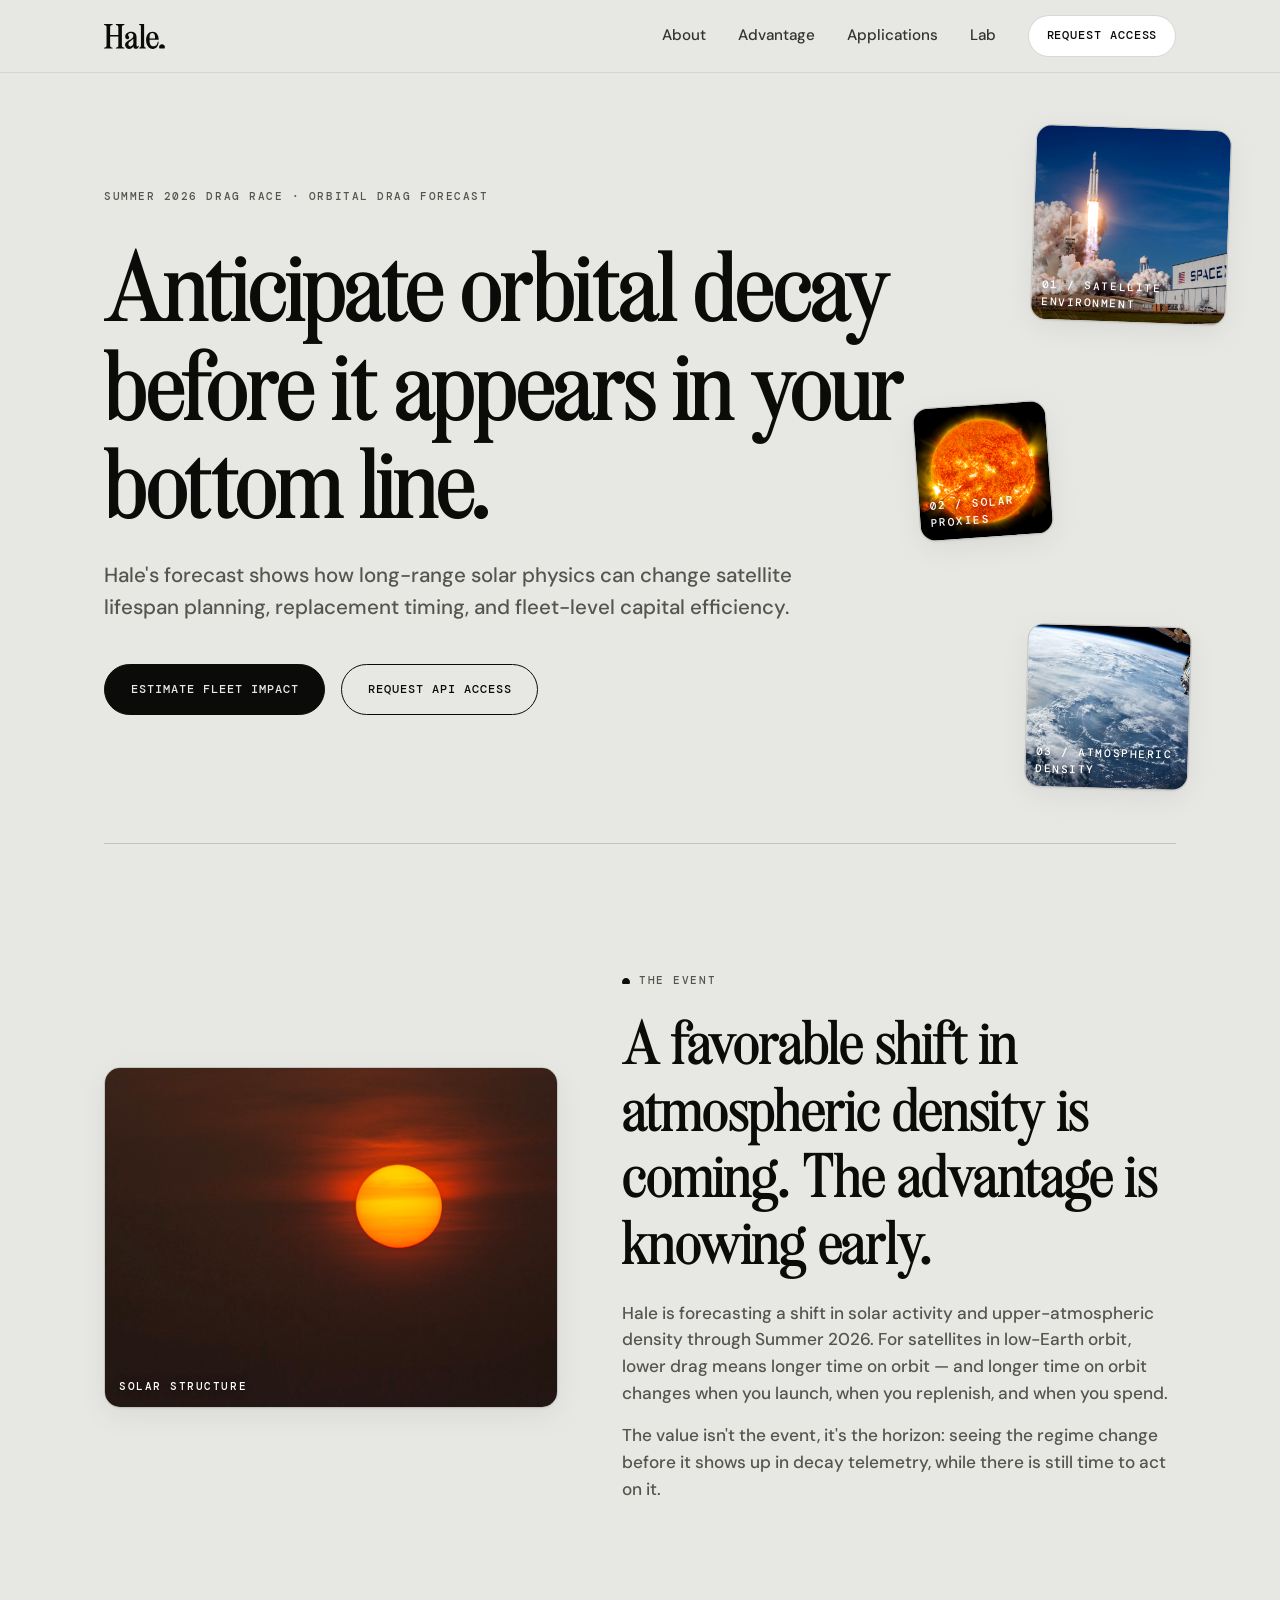
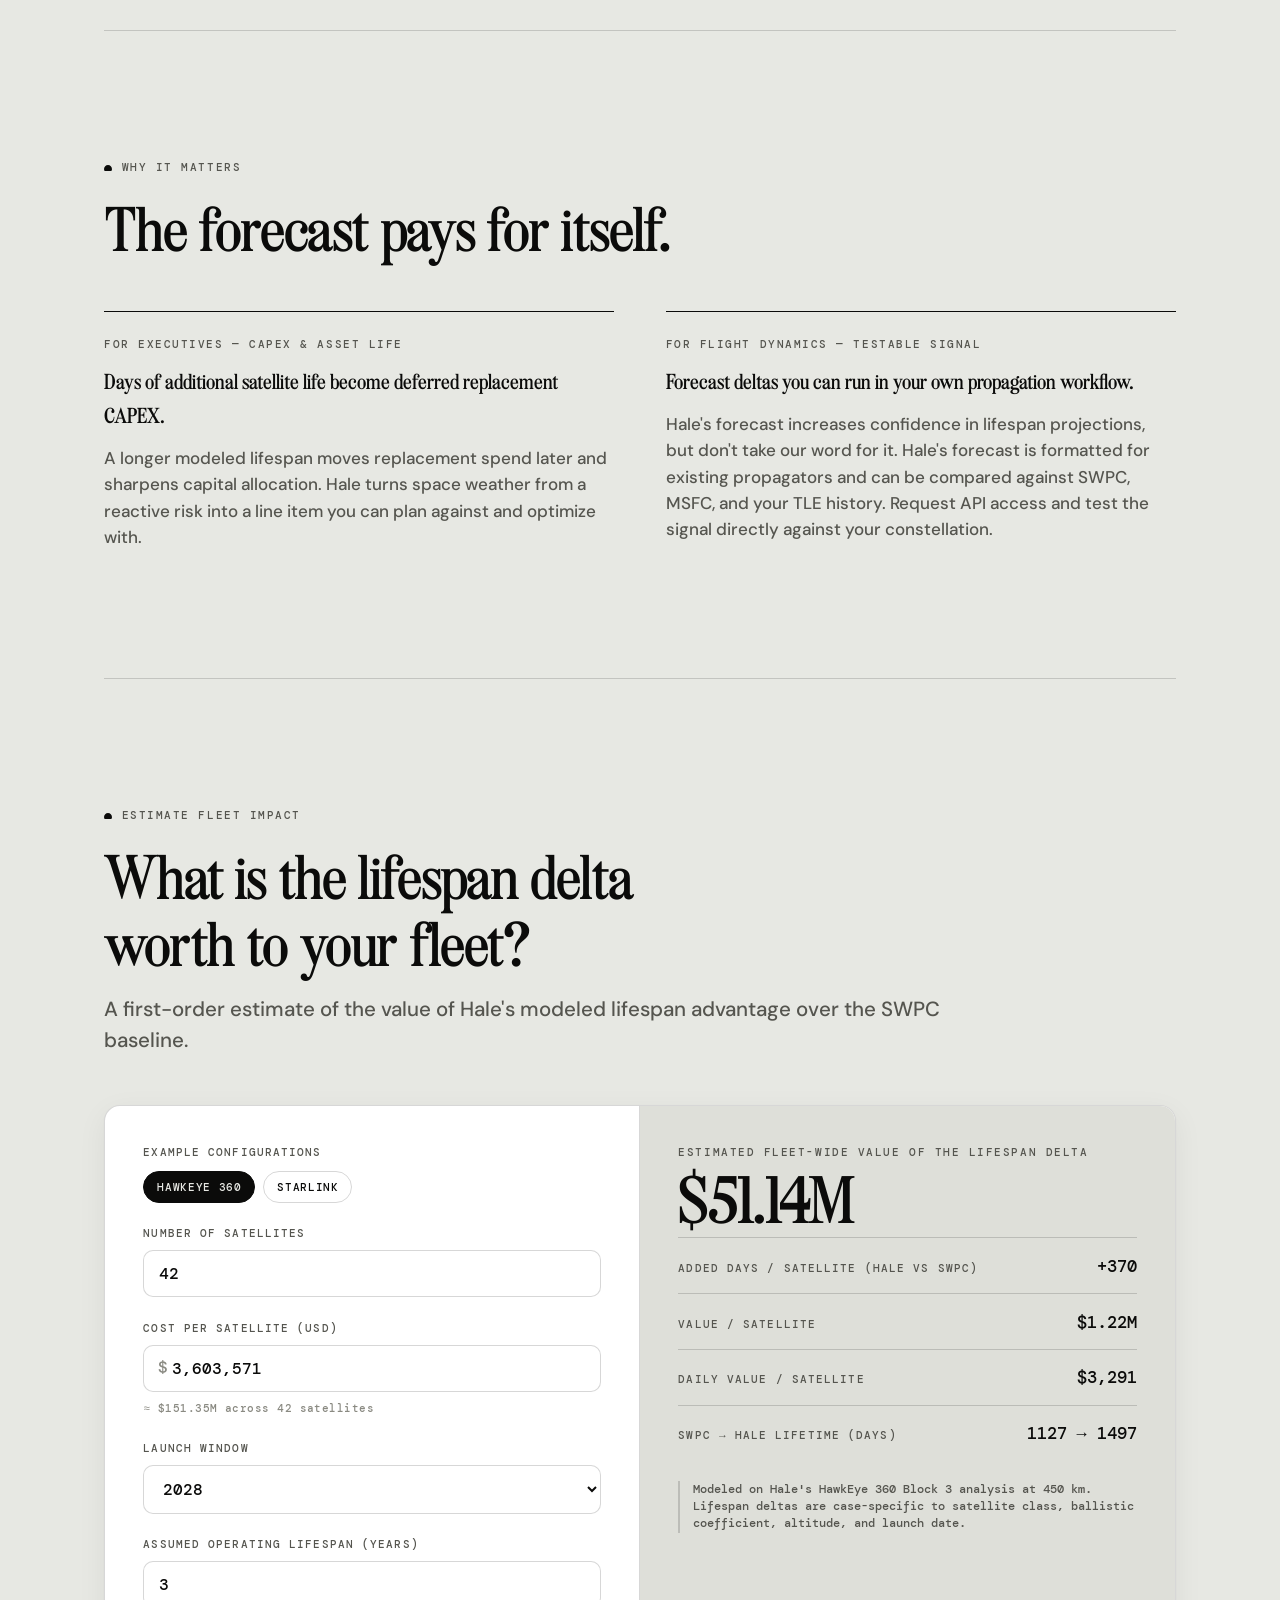
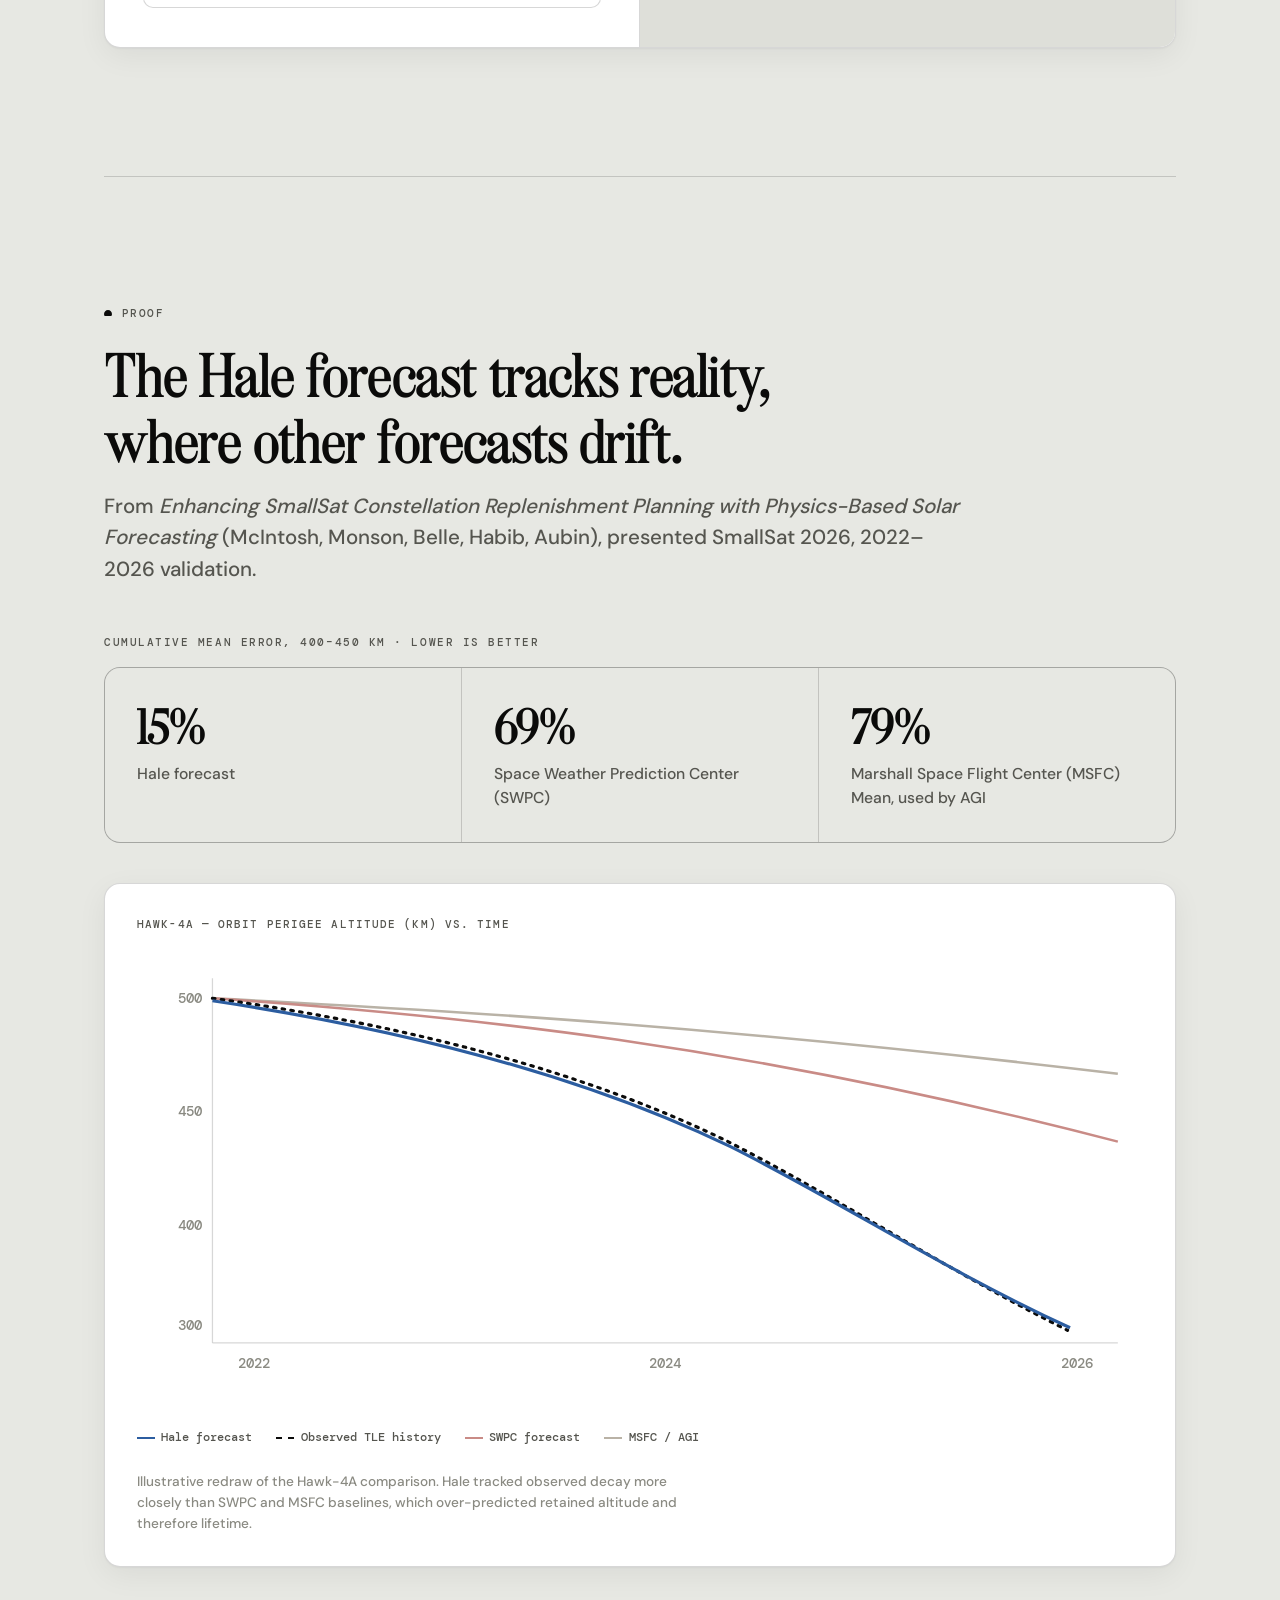
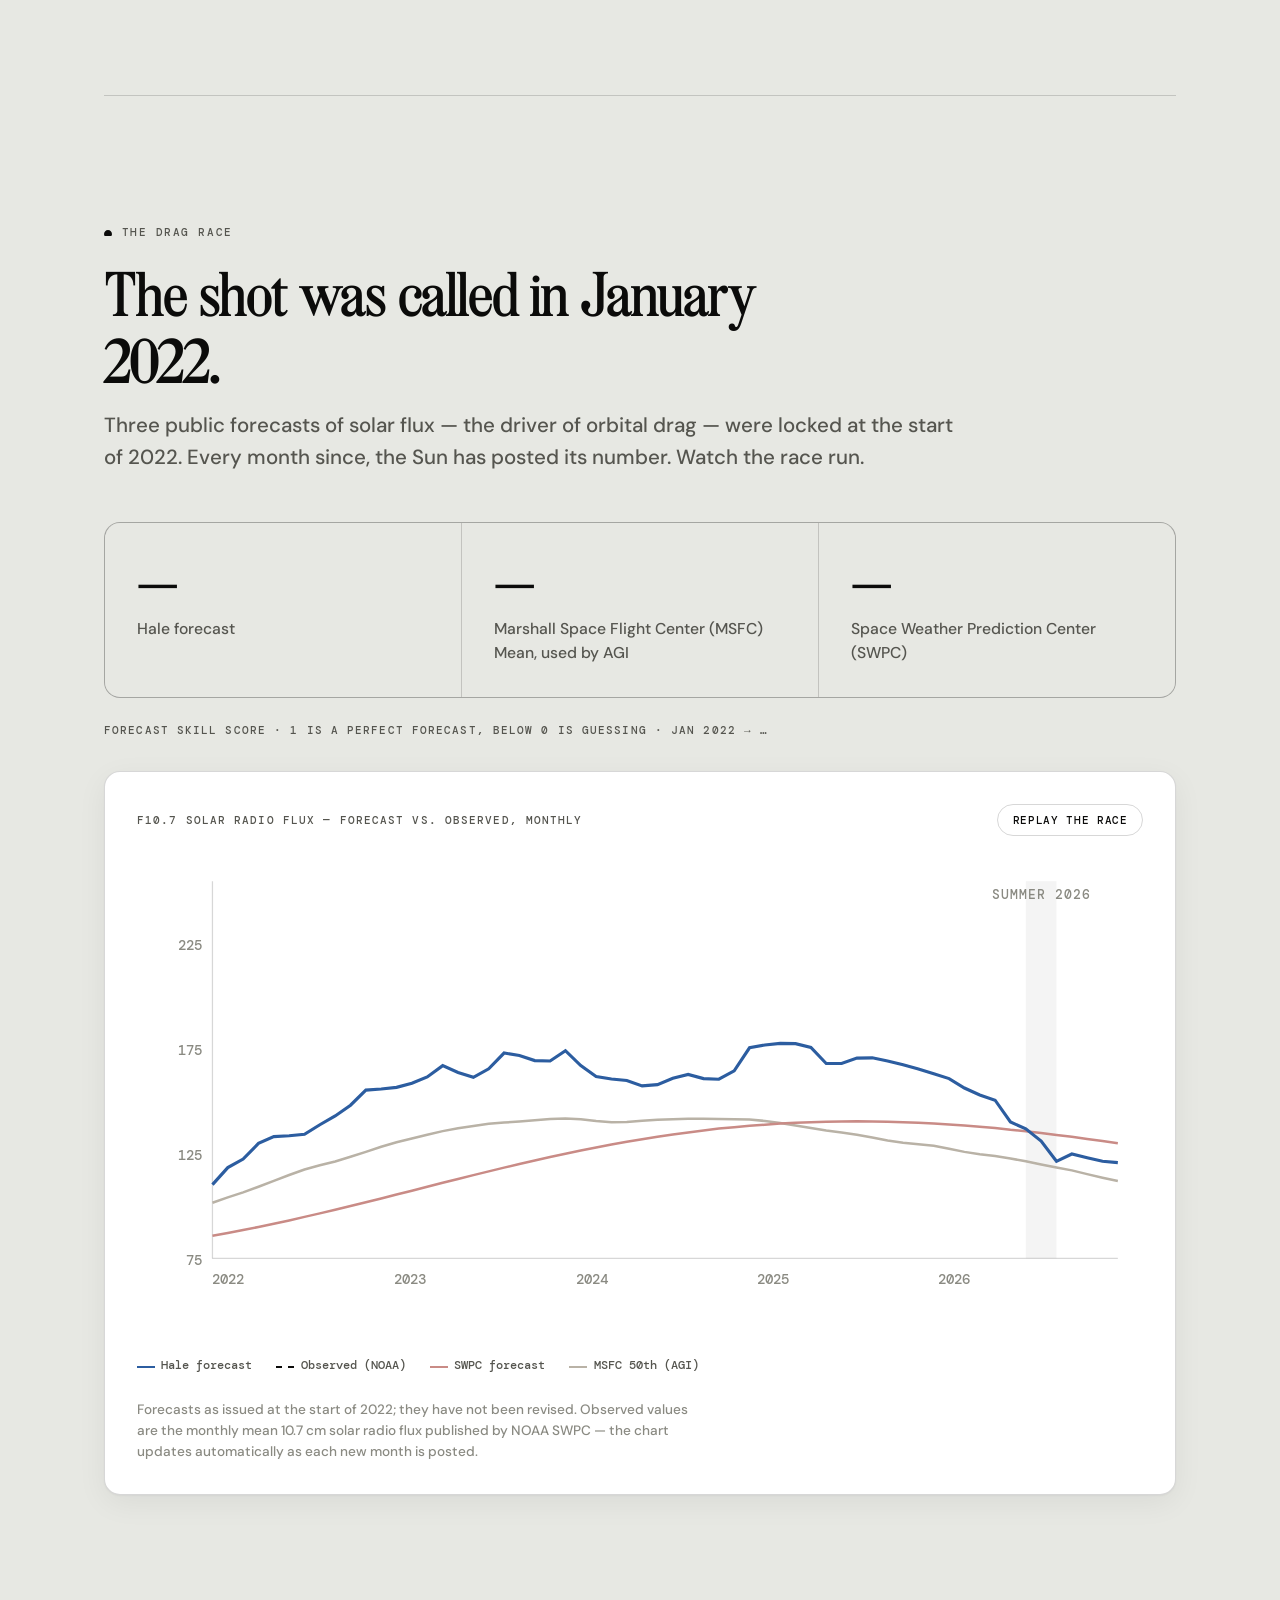
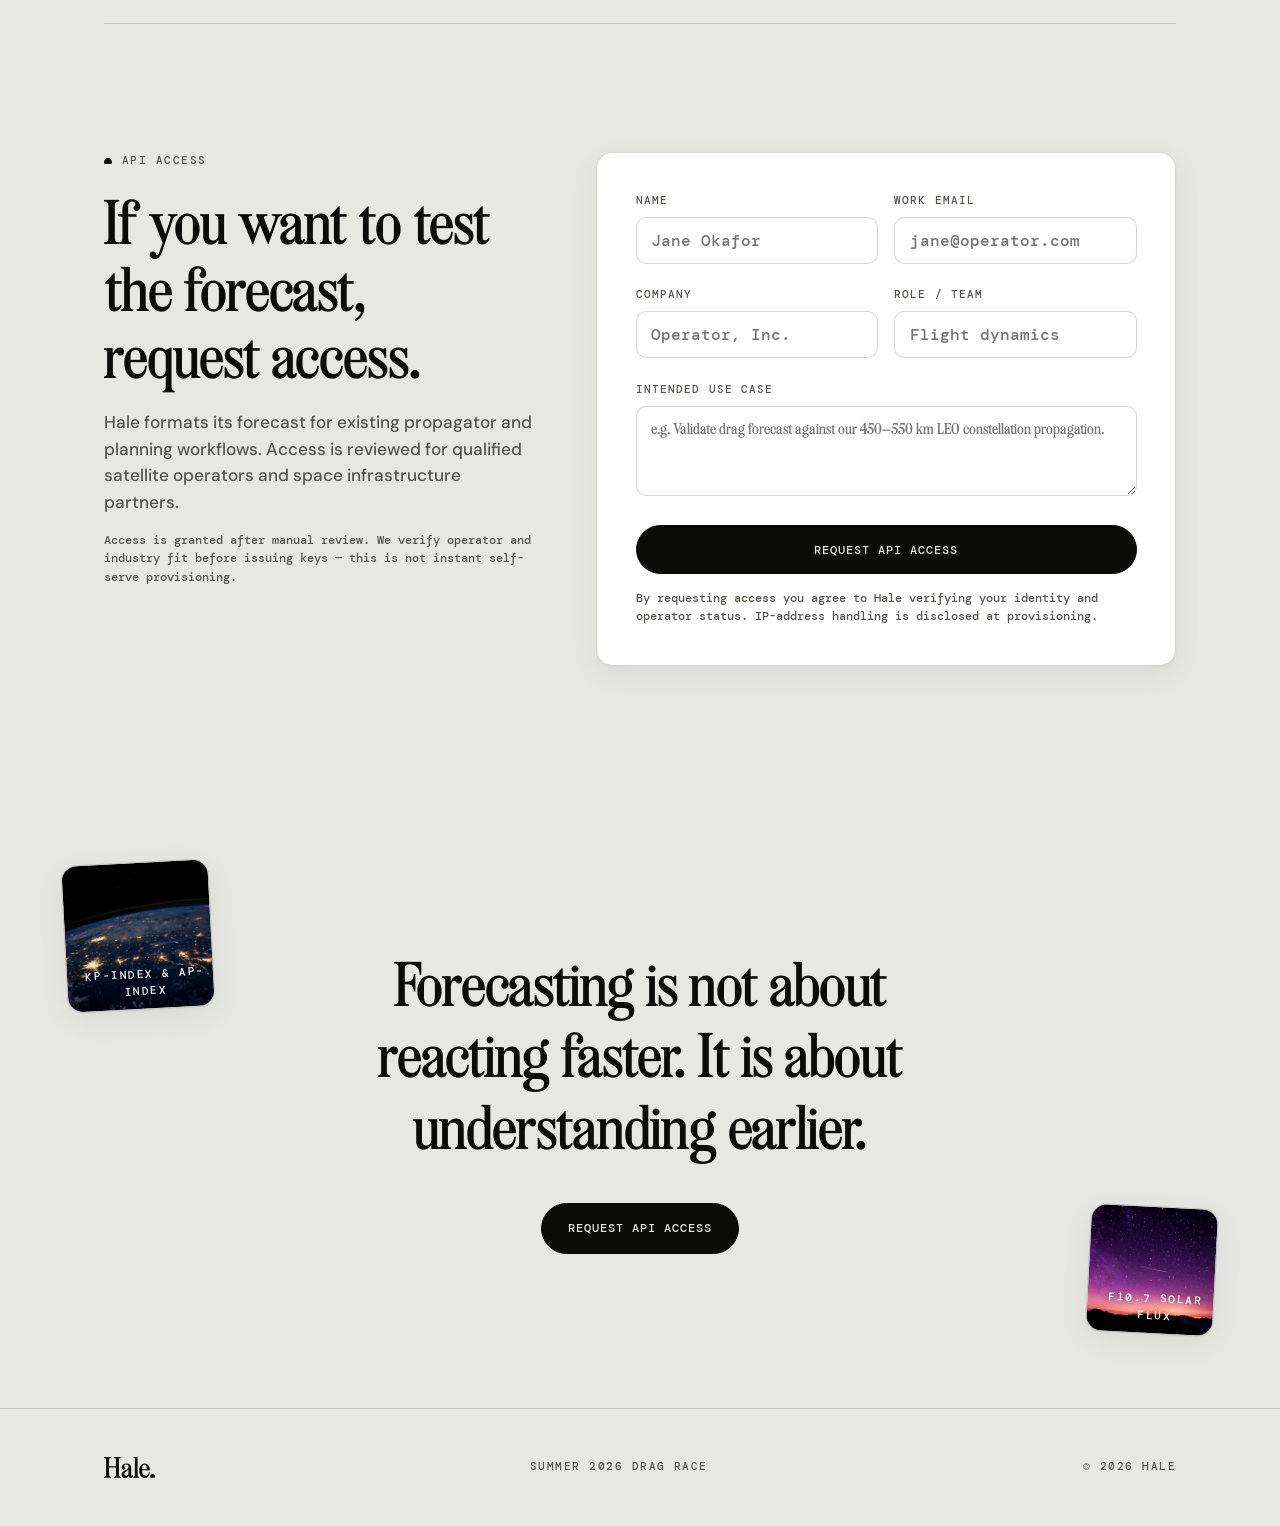
==== commit 8ac27dcb: "Exact forecast data from Hale (HE360-MonthlyData); remove mean-error line per Katherine Skill standi" ====
--- a/index.html
+++ b/index.html
@@ -264,7 +264,6 @@
           <span id="dr-rank-hale" style="visibility:hidden;font-family:var(--font-mono);font-size:.62rem;letter-spacing:.1em;text-transform:uppercase;border:1px solid var(--line);border-radius:999px;padding:.25rem .55rem;color:var(--ink-soft);transition:all .3s ease"></span>
         </div>
         <div style="margin-top:.6rem;color:var(--ink-soft);font-size:0.98rem"><b>Hale forecast</b><span id="dr-win" style="display:none;font-family:var(--font-mono);font-size:.66rem;letter-spacing:.1em;text-transform:uppercase;color:var(--ink)"> · leading</span></div>
-        <div id="dr-err-hale" style="margin-top:.35rem;font-family:var(--font-mono);font-size:.72rem;letter-spacing:.06em;color:var(--ink-faint)">mean error —</div>
       </div>
       <div id="dr-box-msfc50" style="background:var(--bg);padding:clamp(1.25rem,3vw,2rem);transition:background .5s ease">
         <div style="display:flex;justify-content:space-between;align-items:flex-start;gap:.5rem">
@@ -272,7 +271,6 @@
           <span id="dr-rank-msfc50" style="visibility:hidden;font-family:var(--font-mono);font-size:.62rem;letter-spacing:.1em;text-transform:uppercase;border:1px solid var(--line);border-radius:999px;padding:.25rem .55rem;color:var(--ink-soft);transition:all .3s ease"></span>
         </div>
         <div style="margin-top:.6rem;color:var(--ink-soft);font-size:0.98rem">Marshall Space Flight Center <b>(MSFC) Mean</b>, used by AGI</div>
-        <div id="dr-err-msfc50" style="margin-top:.35rem;font-family:var(--font-mono);font-size:.72rem;letter-spacing:.06em;color:var(--ink-faint)">mean error —</div>
       </div>
       <div id="dr-box-swpc" style="background:var(--bg);padding:clamp(1.25rem,3vw,2rem);transition:background .5s ease">
         <div style="display:flex;justify-content:space-between;align-items:flex-start;gap:.5rem">
@@ -280,7 +278,6 @@
           <span id="dr-rank-swpc" style="visibility:hidden;font-family:var(--font-mono);font-size:.62rem;letter-spacing:.1em;text-transform:uppercase;border:1px solid var(--line);border-radius:999px;padding:.25rem .55rem;color:var(--ink-soft);transition:all .3s ease"></span>
         </div>
         <div style="margin-top:.6rem;color:var(--ink-soft);font-size:0.98rem">Space Weather Prediction Center <b>(SWPC)</b></div>
-        <div id="dr-err-swpc" style="margin-top:.35rem;font-family:var(--font-mono);font-size:.72rem;letter-spacing:.06em;color:var(--ink-faint)">mean error —</div>
       </div>
     </div>
     <div id="dr-scorenote" style="font-family:var(--font-mono);font-size:var(--t-label);letter-spacing:.1em;text-transform:uppercase;color:var(--ink-soft);margin:0 0 2rem">Forecast skill score · 1 is a perfect forecast, below 0 is guessing · Jan 2022 → …</div>
@@ -455,11 +452,11 @@
 <script>
 (function(){
   // ---- The Drag Race: forecasts locked Jan 2022; observed F10.7 races across ----
-  // Forecast series digitized from Hale's Solar Cycle 25 comparison chart (monthly, Jan 2022 - Dec 2026).
+  // Forecast series: exact monthly values provided by Hale (HE360-MonthlyData, Jul 2026 handoff), Jan 2022 - Dec 2026.
   var FC = {
-    hale:[110,109.7,115.8,122,126.9,128.5,129,131.9,136.3,141,147.3,150.6,151.4,152.8,155.5,160.2,160.2,157.5,159.1,165.3,167.4,165.6,164.4,167.2,164.9,159.2,156.2,155.3,153.5,152.7,154.8,157.1,156.7,155.7,157.8,165.8,171.4,172.4,172.7,171.4,166.1,163.1,164.6,165.7,164.9,163.3,161.4,159.2,156.9,153.4,149.4,146.6,139.3,133.2,128.3,120.5,118.4,118.8,117.1,116],
-    msfc50:[95.7,98.1,100.6,103.2,106,108.8,111.5,113.6,115.5,117.6,119.9,122.3,124.6,126.5,128.4,130.2,131.7,132.9,133.9,134.6,135.2,135.7,136.4,136.8,136.7,136,135.3,135.2,135.6,136,136.4,136.6,136.7,136.6,136.5,136.4,136,135.2,133.9,132.8,131.6,130.5,129.5,128.4,126.9,125.8,124.9,124.1,123,121.5,120.2,119.3,118.3,116.9,115.5,114.1,112.7,111,109.3,107.7],
-    swpc:[80.3,81.7,83.1,84.5,85.9,87.4,89.1,90.8,92.5,94.3,96.2,97.8,99.7,101.6,103.6,105.4,107.3,109,110.8,112.7,114.3,116,117.8,119.4,120.9,122.4,123.9,125.2,126.5,127.6,128.7,129.8,130.7,131.6,132.4,133.1,133.7,134.2,134.6,135,135.2,135.3,135.4,135.4,135.3,135.2,135,134.6,134.2,133.7,133.1,132.6,131.8,131.1,130.3,129.4,128.5,127.6,126.5,125.5]
+    hale:[105.2,113.3,117.4,124.9,128.1,128.5,129.2,133.8,138,143.1,150.3,150.8,151.6,153.6,156.6,162,158.7,156.4,160.5,168,166.8,164.4,164.2,169.1,162,156.8,155.6,154.9,152.3,152.9,155.9,157.8,155.8,155.5,159.5,170.5,171.8,172.6,172.5,170.6,163,163,165.6,165.7,164.2,162.4,160.4,158.1,155.8,151.3,148,145.5,135.1,131.8,126,116.3,119.8,118,116.3,115.7],
+    msfc50:[96.6,99.1,101.5,104.2,107,109.8,112.4,114.4,116.2,118.5,120.8,123.3,125.4,127.2,129,130.7,132.1,133.2,134.2,134.8,135.3,135.9,136.5,136.8,136.4,135.5,135,135.1,135.7,136.2,136.4,136.6,136.6,136.5,136.4,136.3,135.6,134.6,133.4,132.2,131,130.1,129,127.7,126.3,125.2,124.4,123.7,122.3,120.8,119.7,118.9,117.7,116.3,114.8,113.4,112,110.2,108.5,106.9],
+    swpc:[80.8,82.1,83.5,85,86.5,88.1,89.8,91.5,93.2,95,96.8,98.6,100.5,102.3,104.2,106.1,107.9,109.7,111.5,113.3,115,116.7,118.4,119.9,121.5,122.9,124.3,125.6,126.9,128,129.1,130.1,131,131.9,132.6,133.3,133.8,134.3,134.7,135,135.2,135.3,135.4,135.3,135.2,135,134.7,134.3,133.9,133.4,132.8,132.2,131.4,130.7,129.8,128.9,128,127,126,124.9]
   };
   // Static fallback (observed monthly mean F10.7, NOAA SWPC, Jan 2022 - Jun 2026) if the live fetch fails.
   var OBS_FALLBACK = [104,109.2,117.8,130.6,134,115.8,125.6,118.1,134.7,132.8,123.6,148.5,182.5,172.1,157.5,145.9,156,162.4,177.5,153.9,155.7,141.6,154.4,159.3,164,173.3,155.2,161.7,188.4,185.1,198.6,245.6,196.7,222.6,199.9,196.9,189.4,184.3,163.8,162.2,135.2,131.4,137.7,156.1,153.9,139.7,141.6,160.1,151.2,135.9,130.7,120,125.7,138.2];
@@ -525,12 +522,8 @@
   function setScores(upto){
     var skills = {};
     NAMES.forEach(function(k){
-      var e = 0;
-      for (var i = 0; i <= upto; i++) e += Math.abs(FC[k][i] - obs[i]) / obs[i];
-      e = e / (upto + 1) * 100;
       skills[k] = skillTo(k, upto);
       $('dr-skill-' + k).textContent = fmtSkill(skills[k]);
-      $('dr-err-' + k).textContent = 'mean error ' + e.toFixed(1) + '%';
     });
     var order = NAMES.slice().sort(function(a,b){ return (skills[b] === null ? -99 : skills[b]) - (skills[a] === null ? -99 : skills[a]); });
     $('dr-win').style.display = (order[0] === 'hale' && upto >= 5) ? '' : 'none';
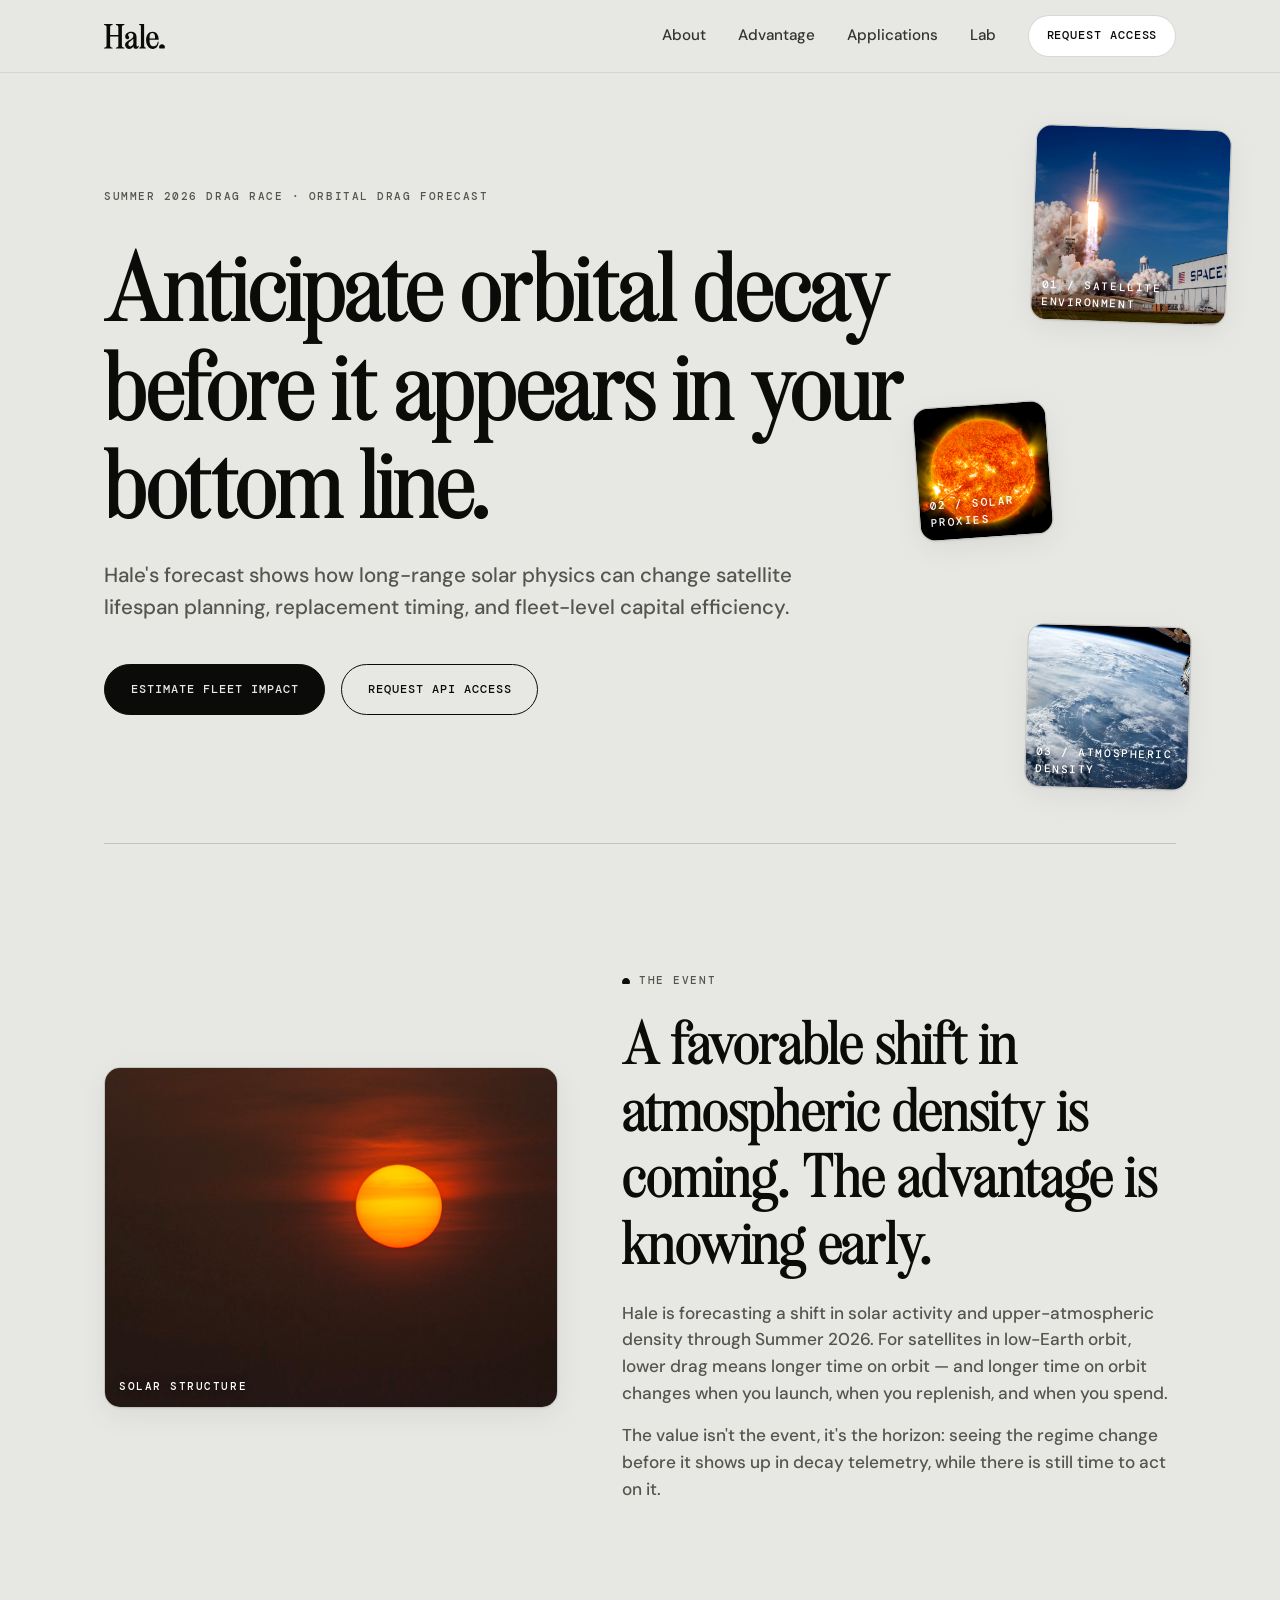
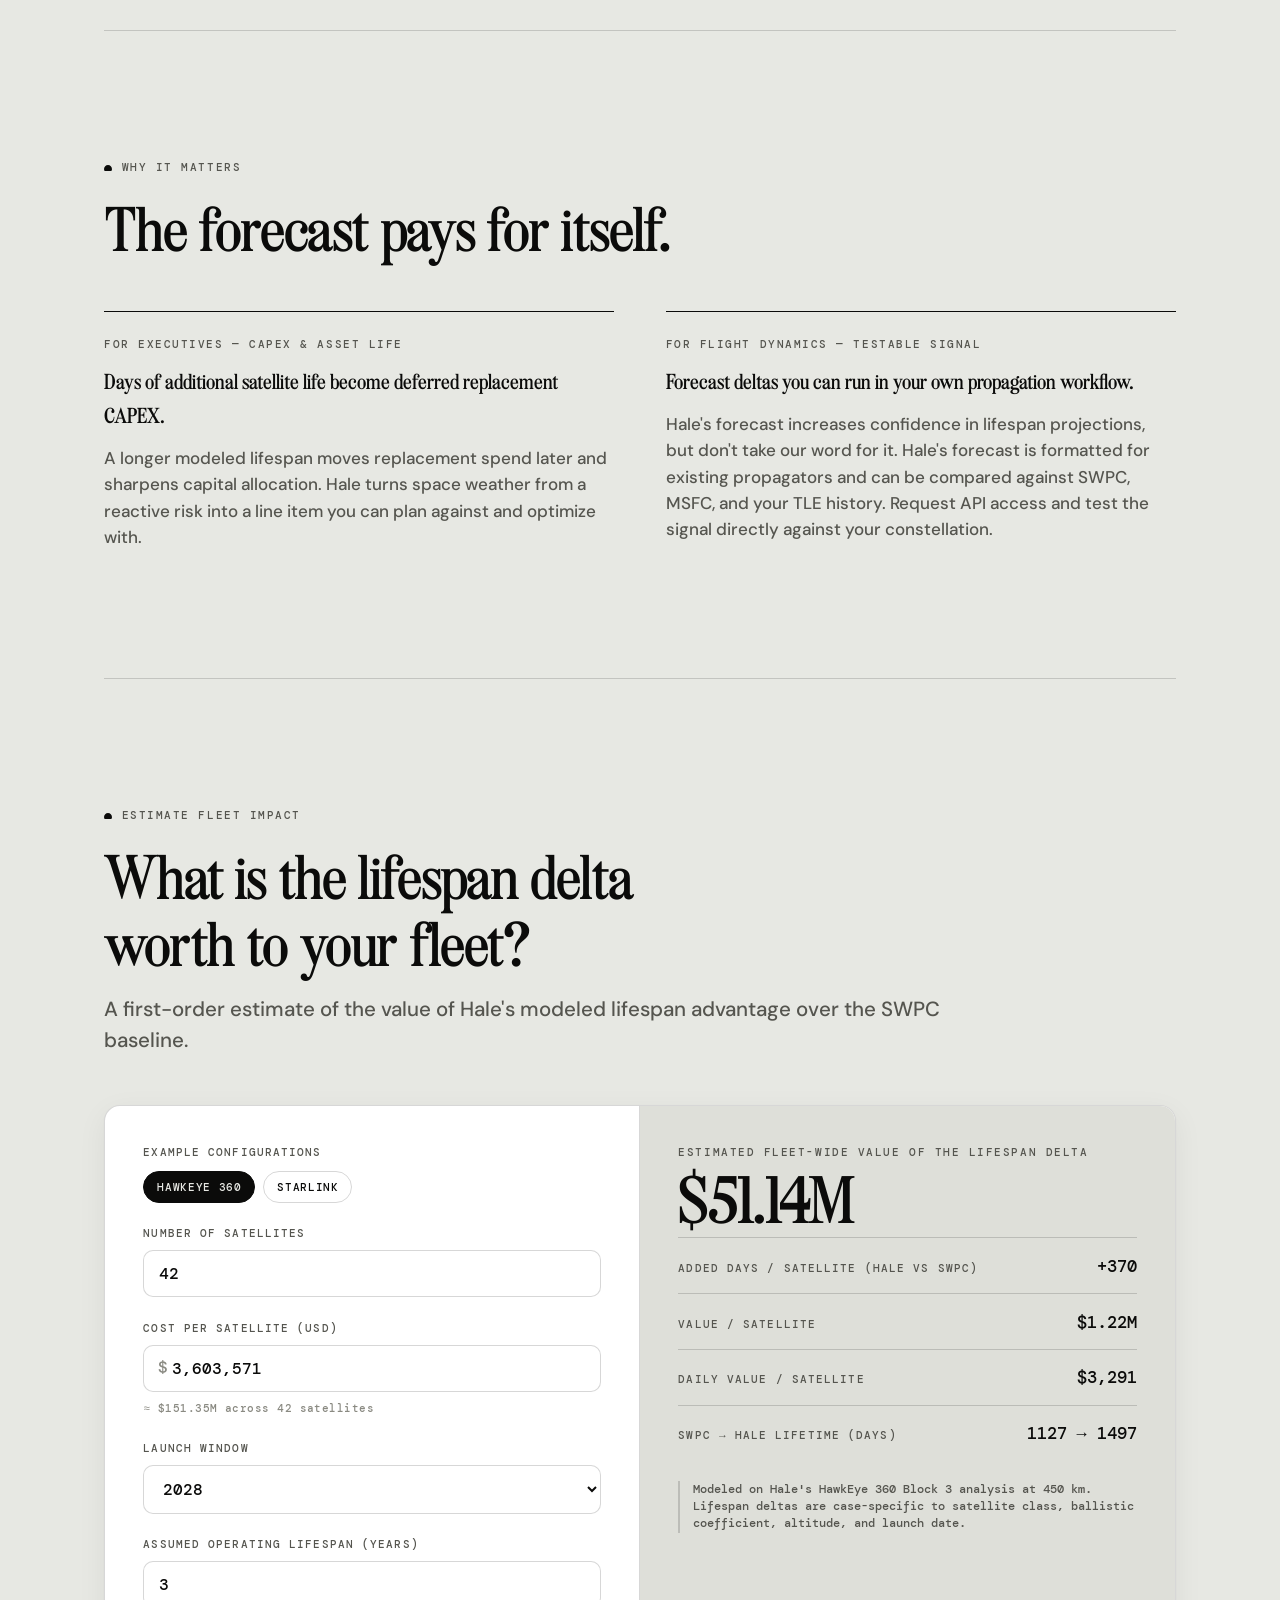
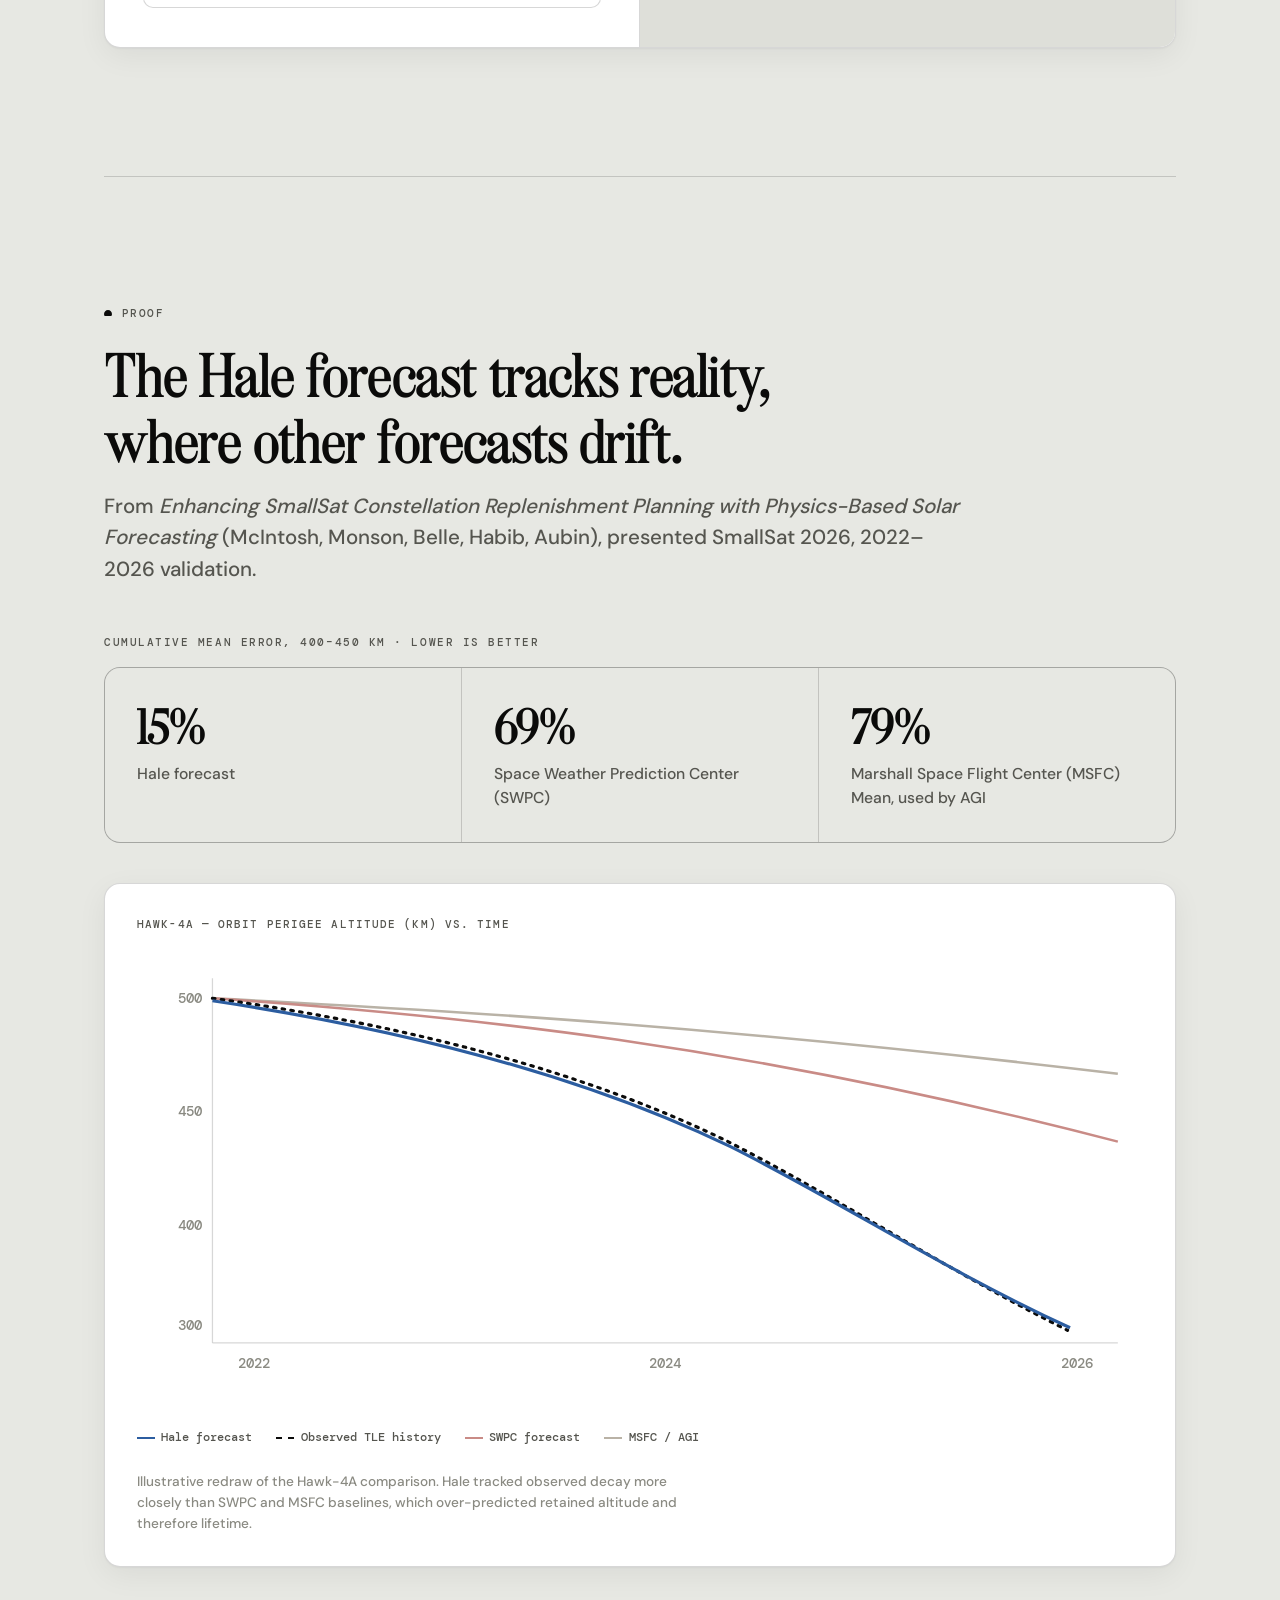
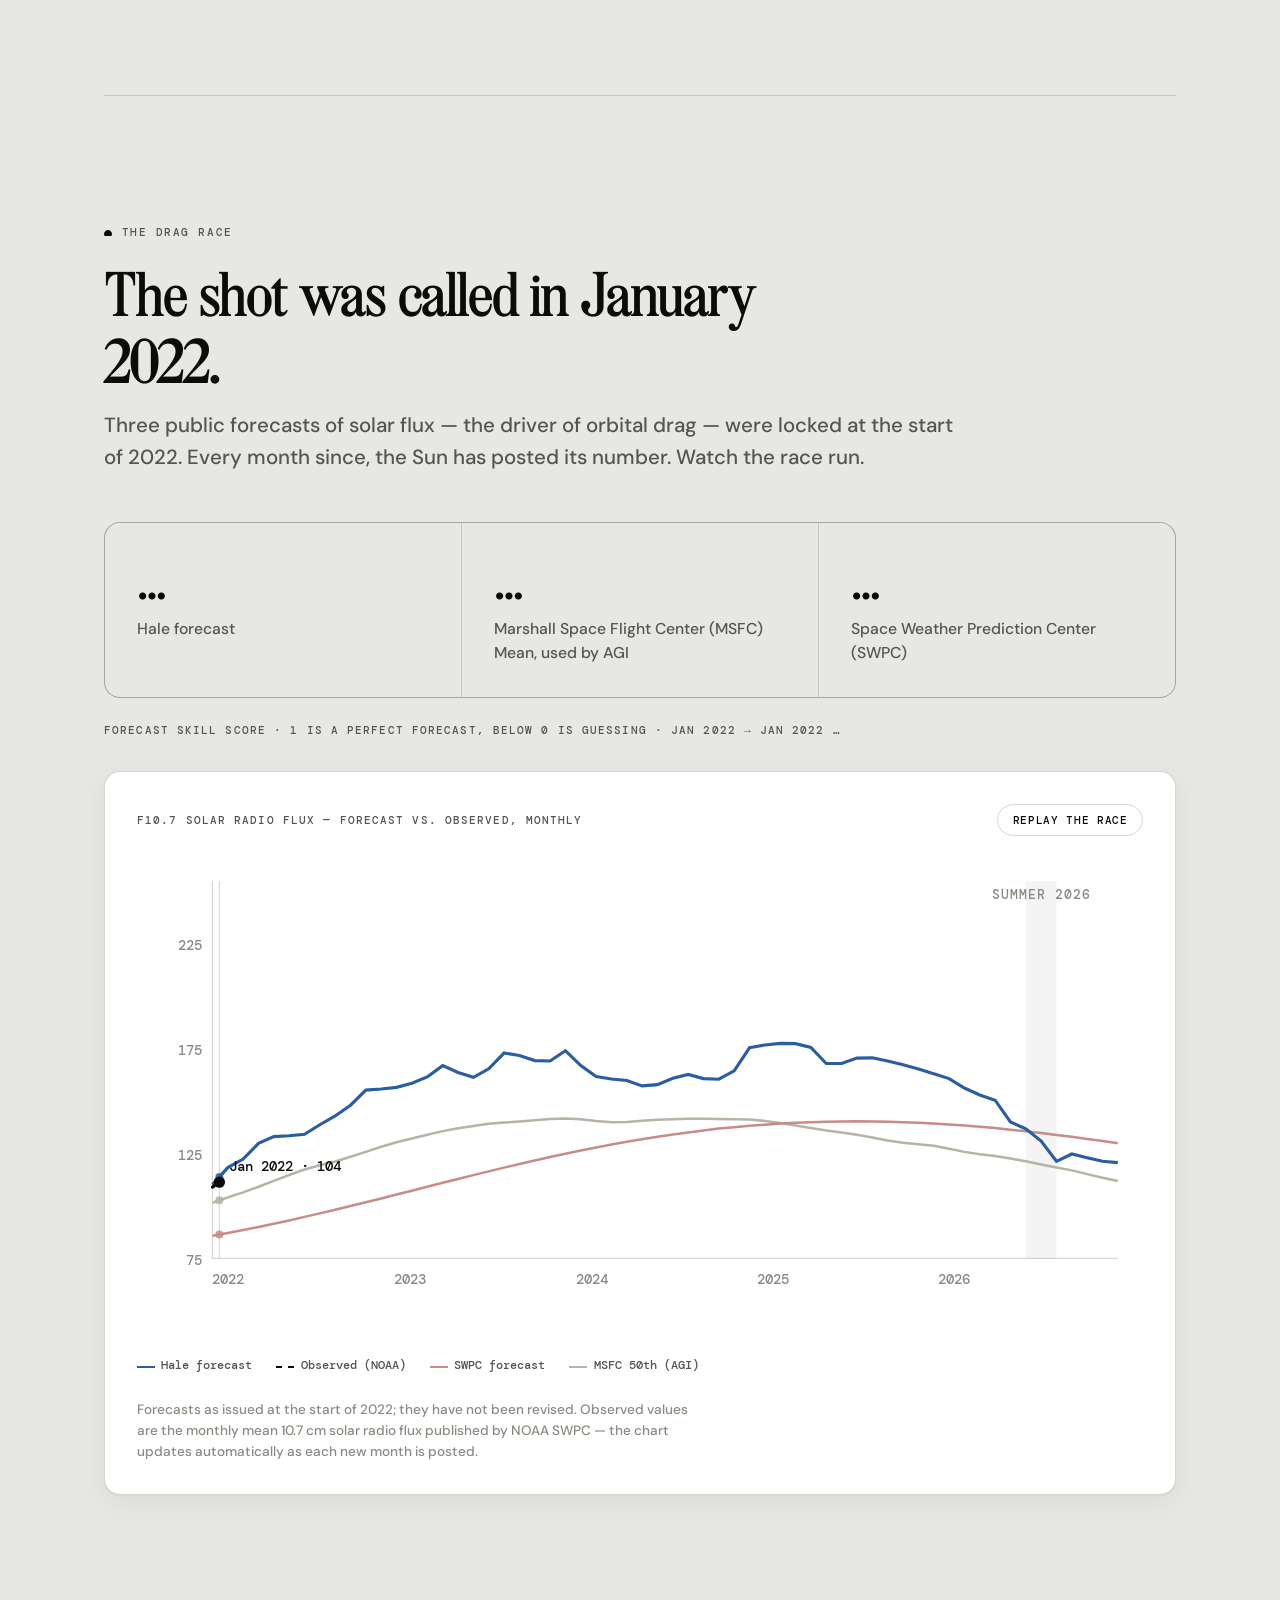
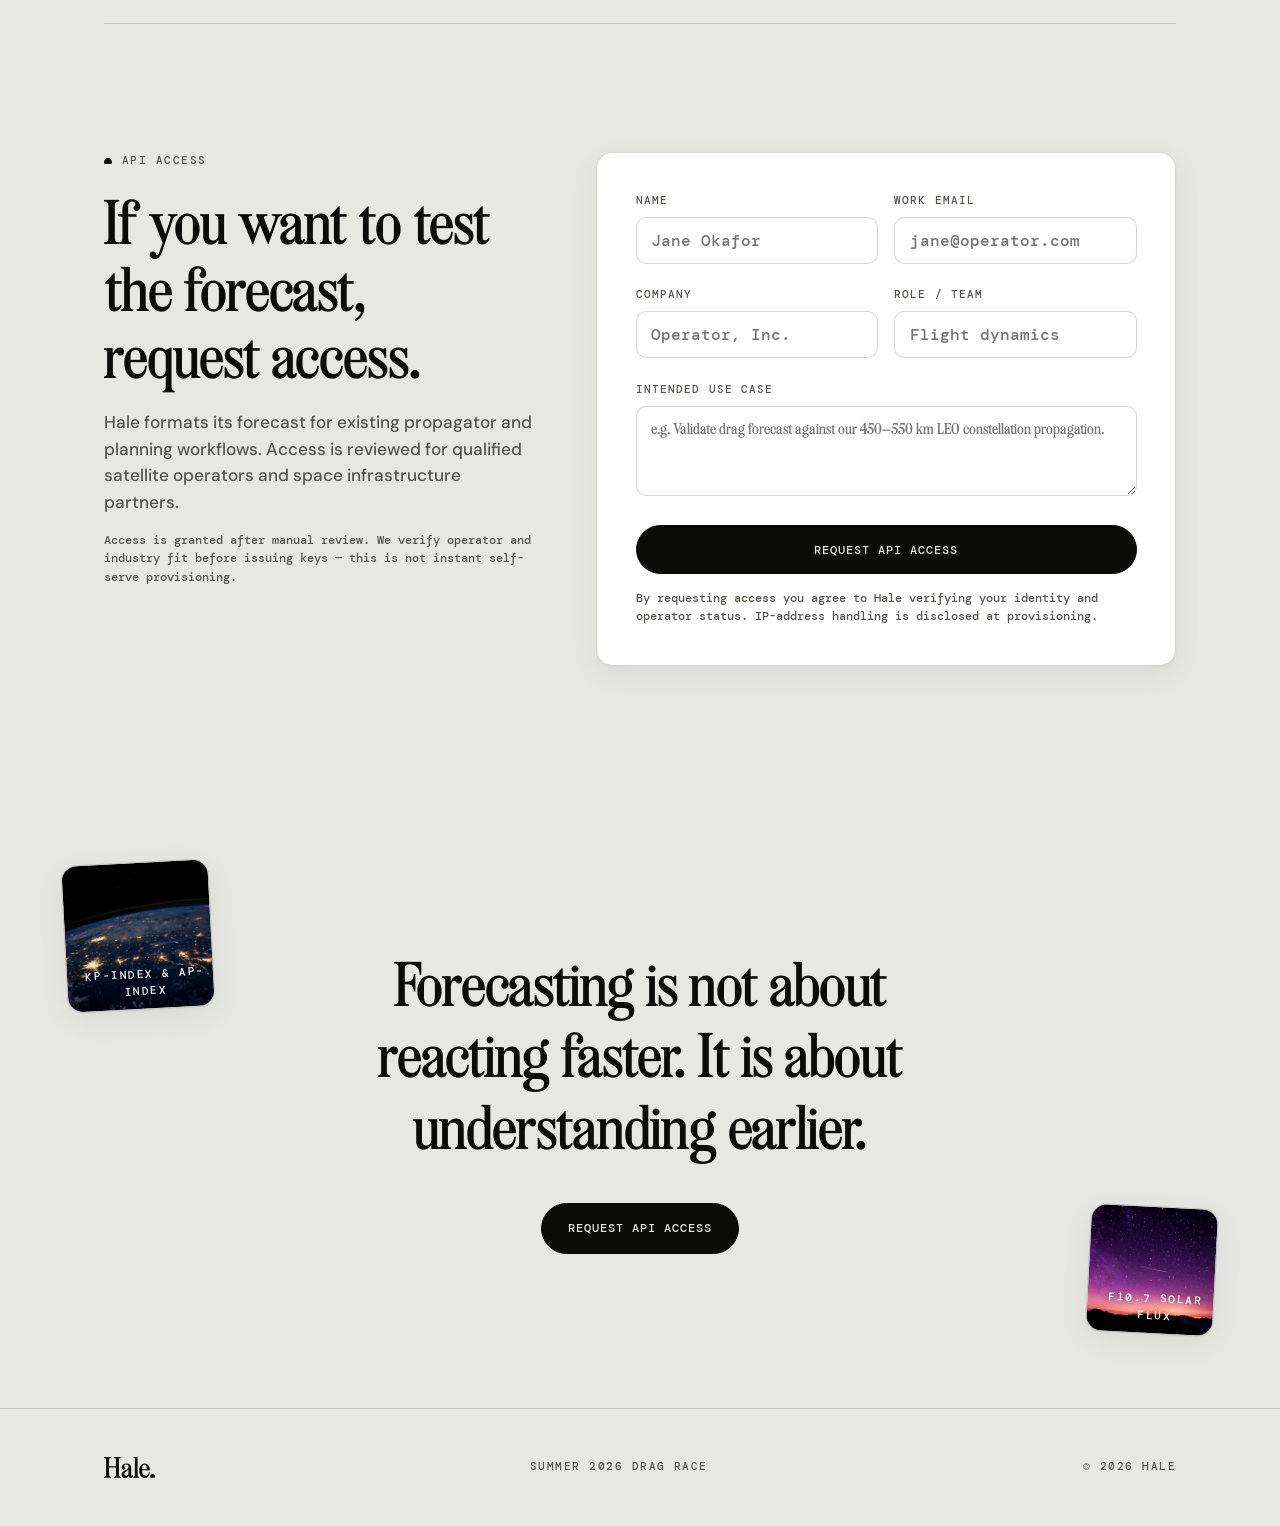
==== commit d9f57883: "Retire classic race mode (flashy is the keeper) Co-Authored-By: Claude Opus 4.8 <noreply@anthropic.c" ====
--- a/index.html
+++ b/index.html
@@ -480,8 +480,7 @@
   var obs = OBS_FALLBACK.slice();
   var started = false, done = false, raceToken = 0;
 
-  // Flashy mode is the default; append ?classic to the URL to fall back to the quiet version.
-  var FLASHY = !/[?&]classic\b/.test(location.search);
+  var FLASHY = true; // classic mode retired 7/3 per Katherine's pick
   var NAMES = ['hale','msfc50','swpc'];
   var LINE_COLORS = { hale:'#2C5DA0', msfc50:'#b9b2a6', swpc:'#c98b86' };
   var svg = $('dr-chart'), SVGNS = 'http://www.w3.org/2000/svg';
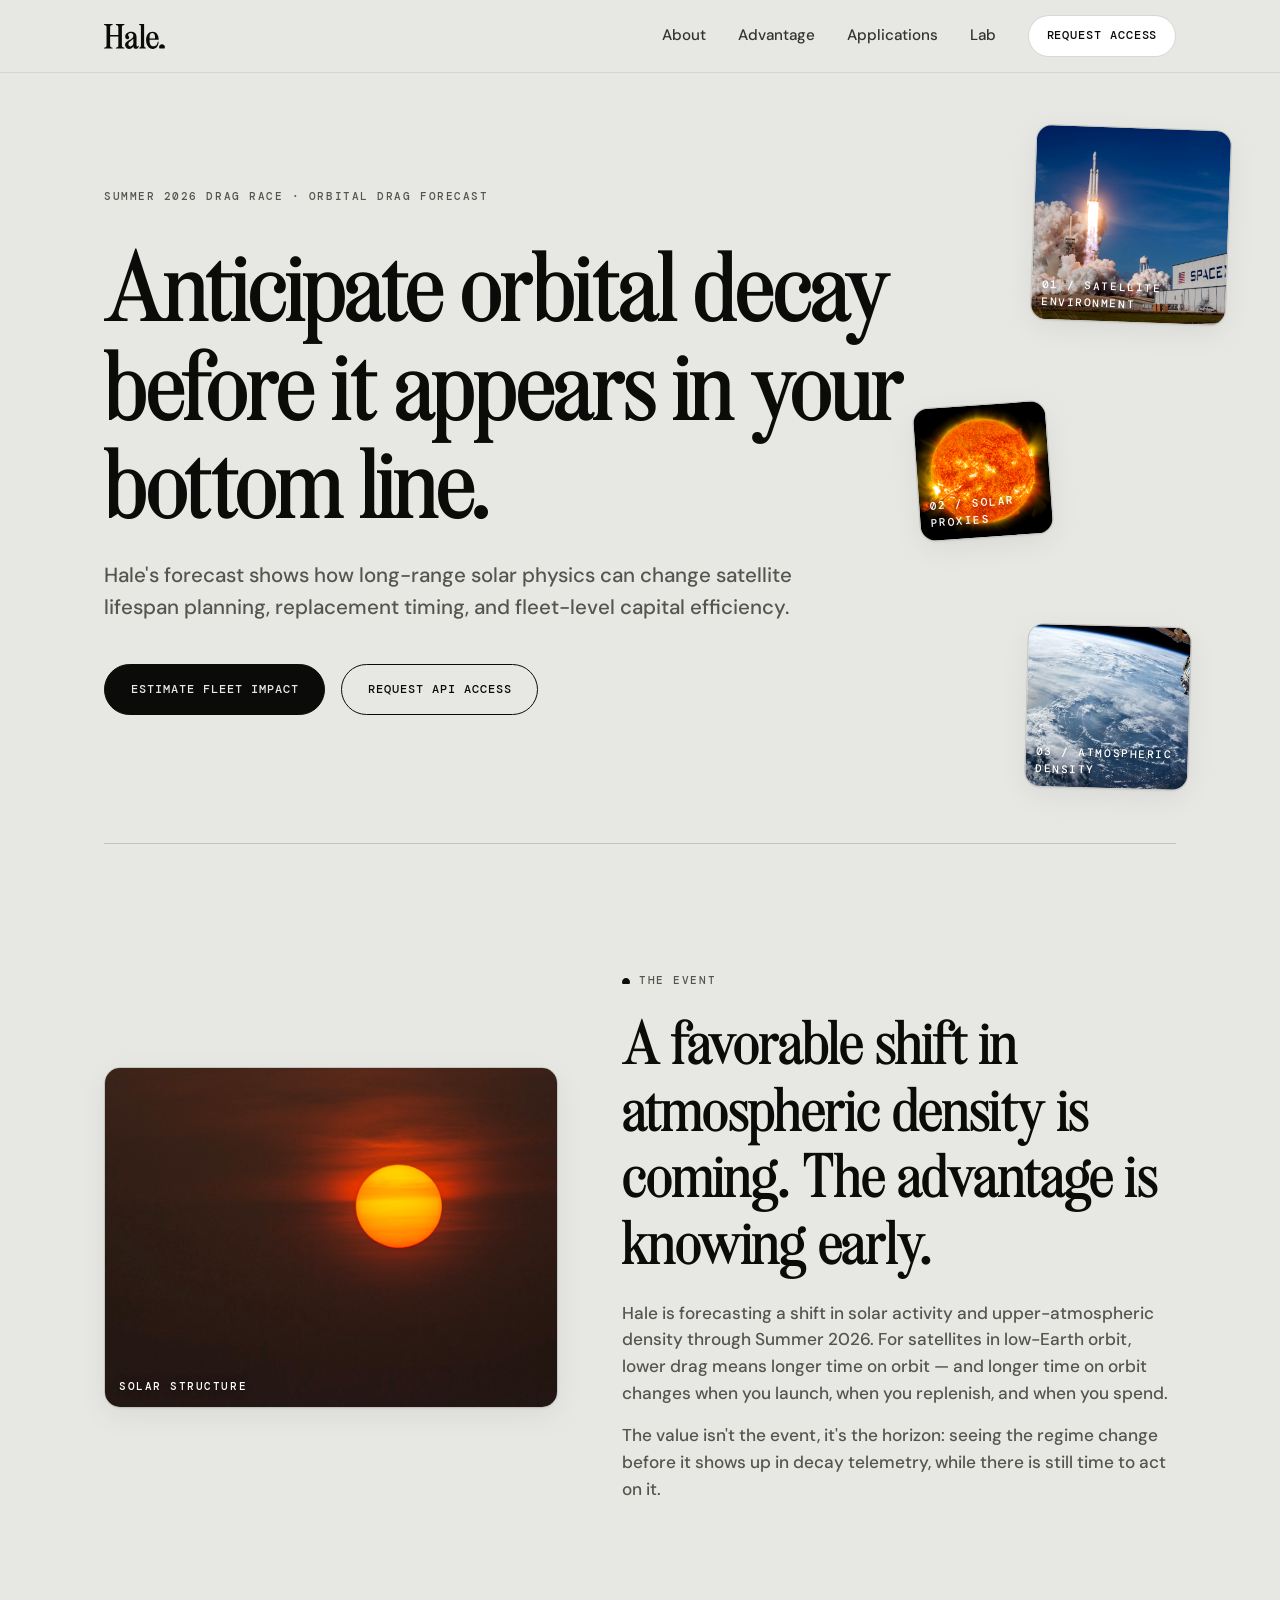
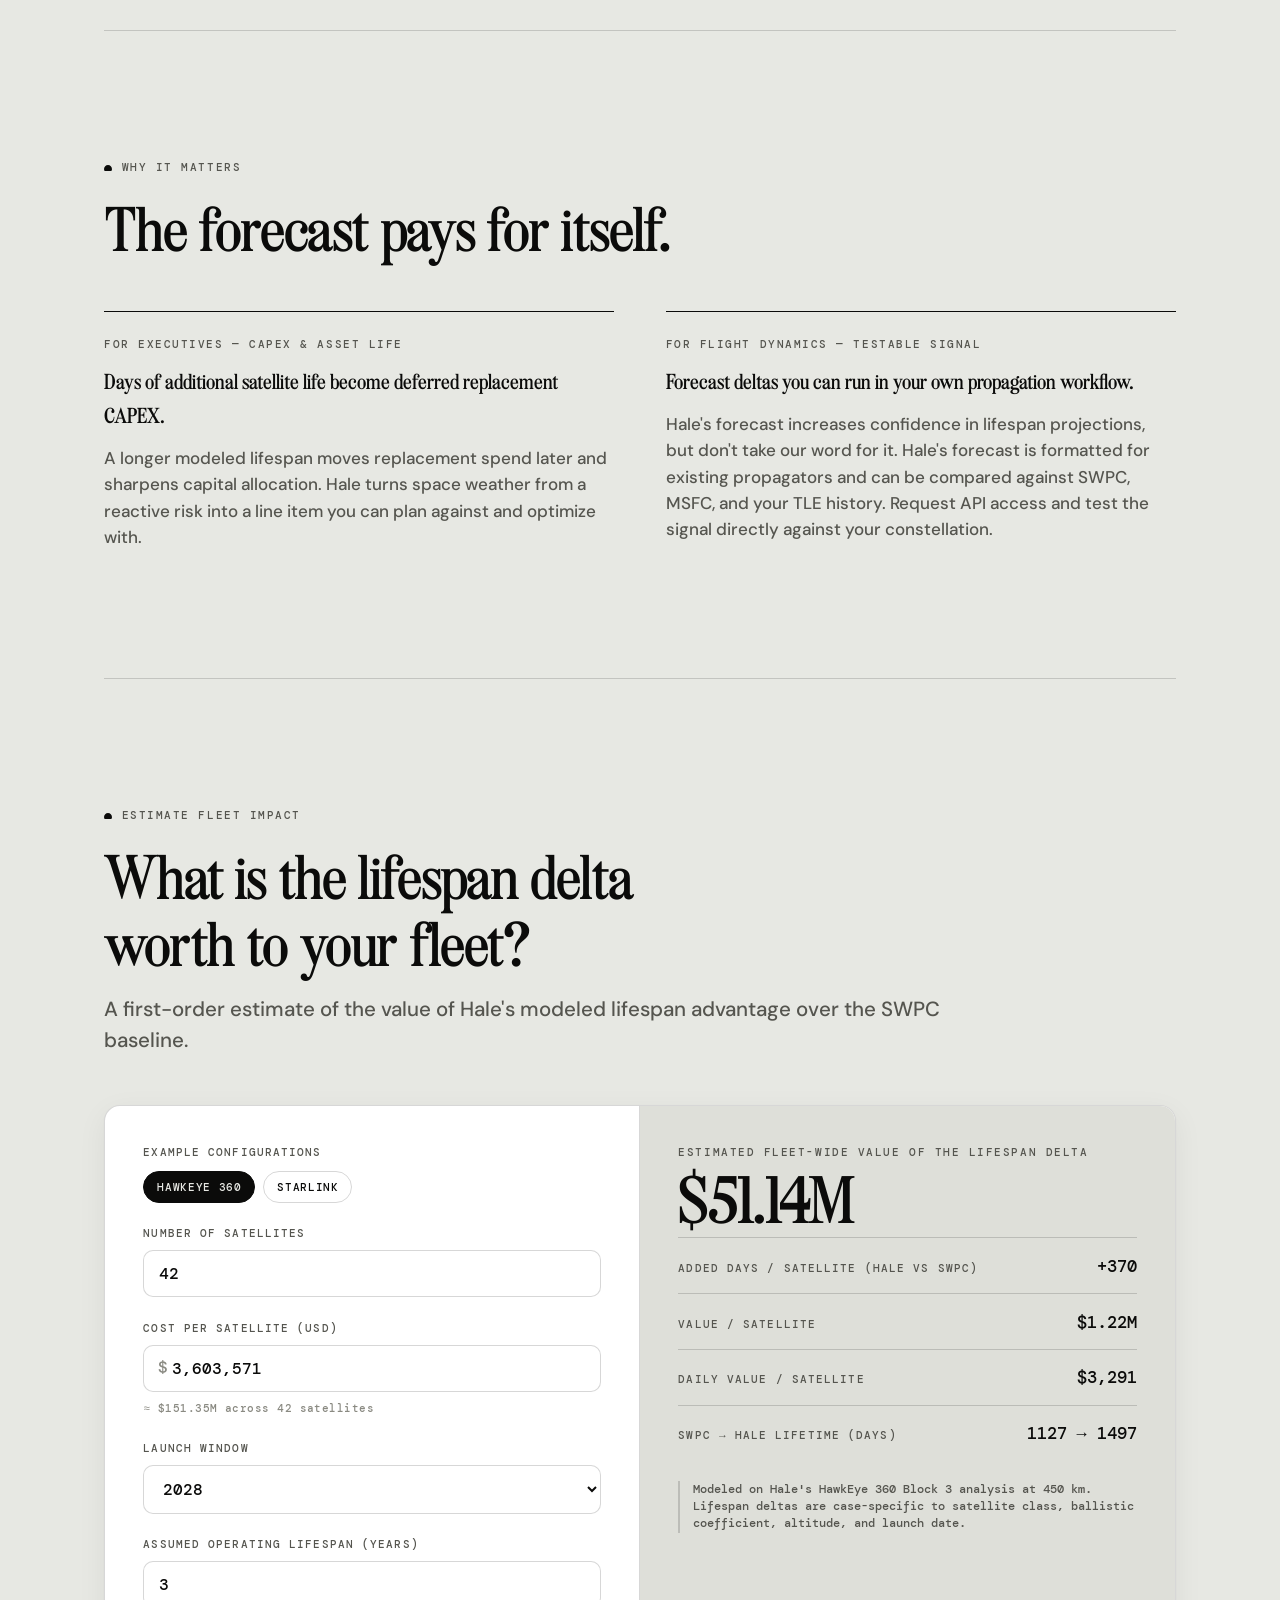
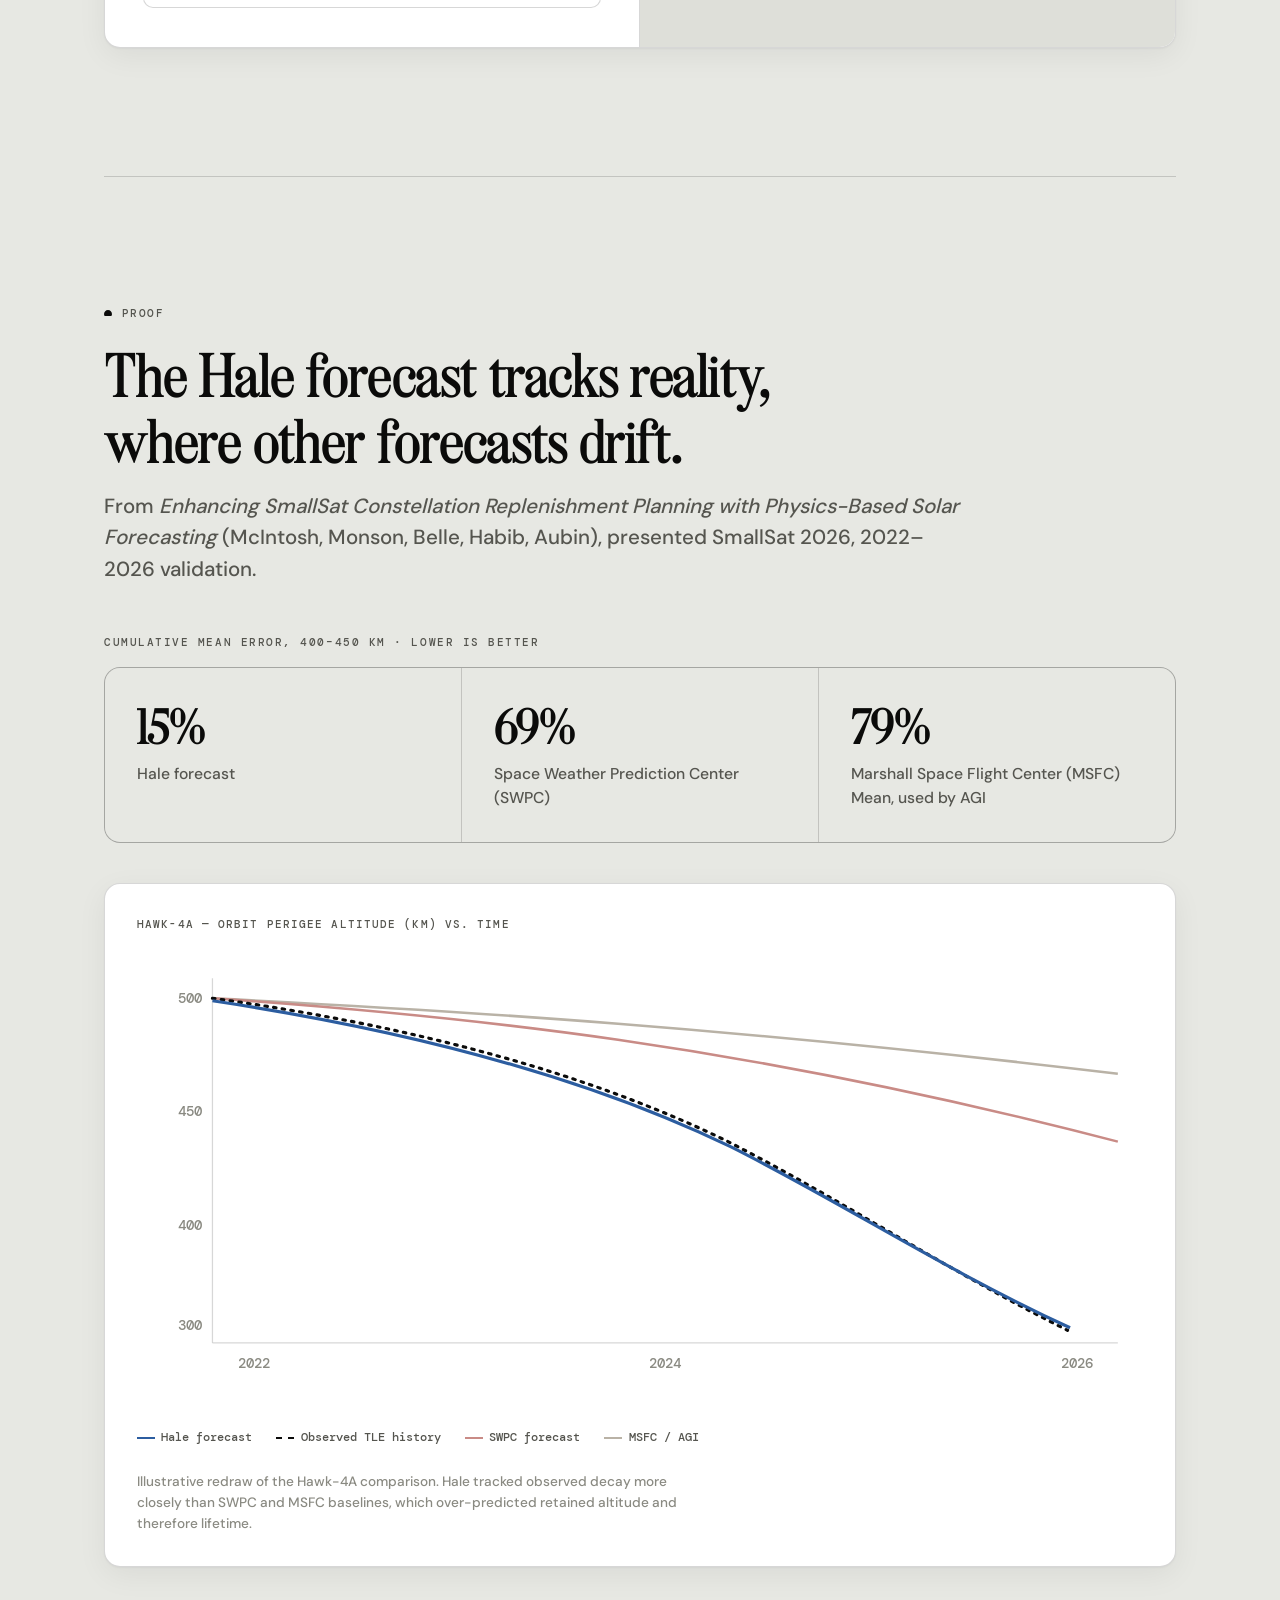
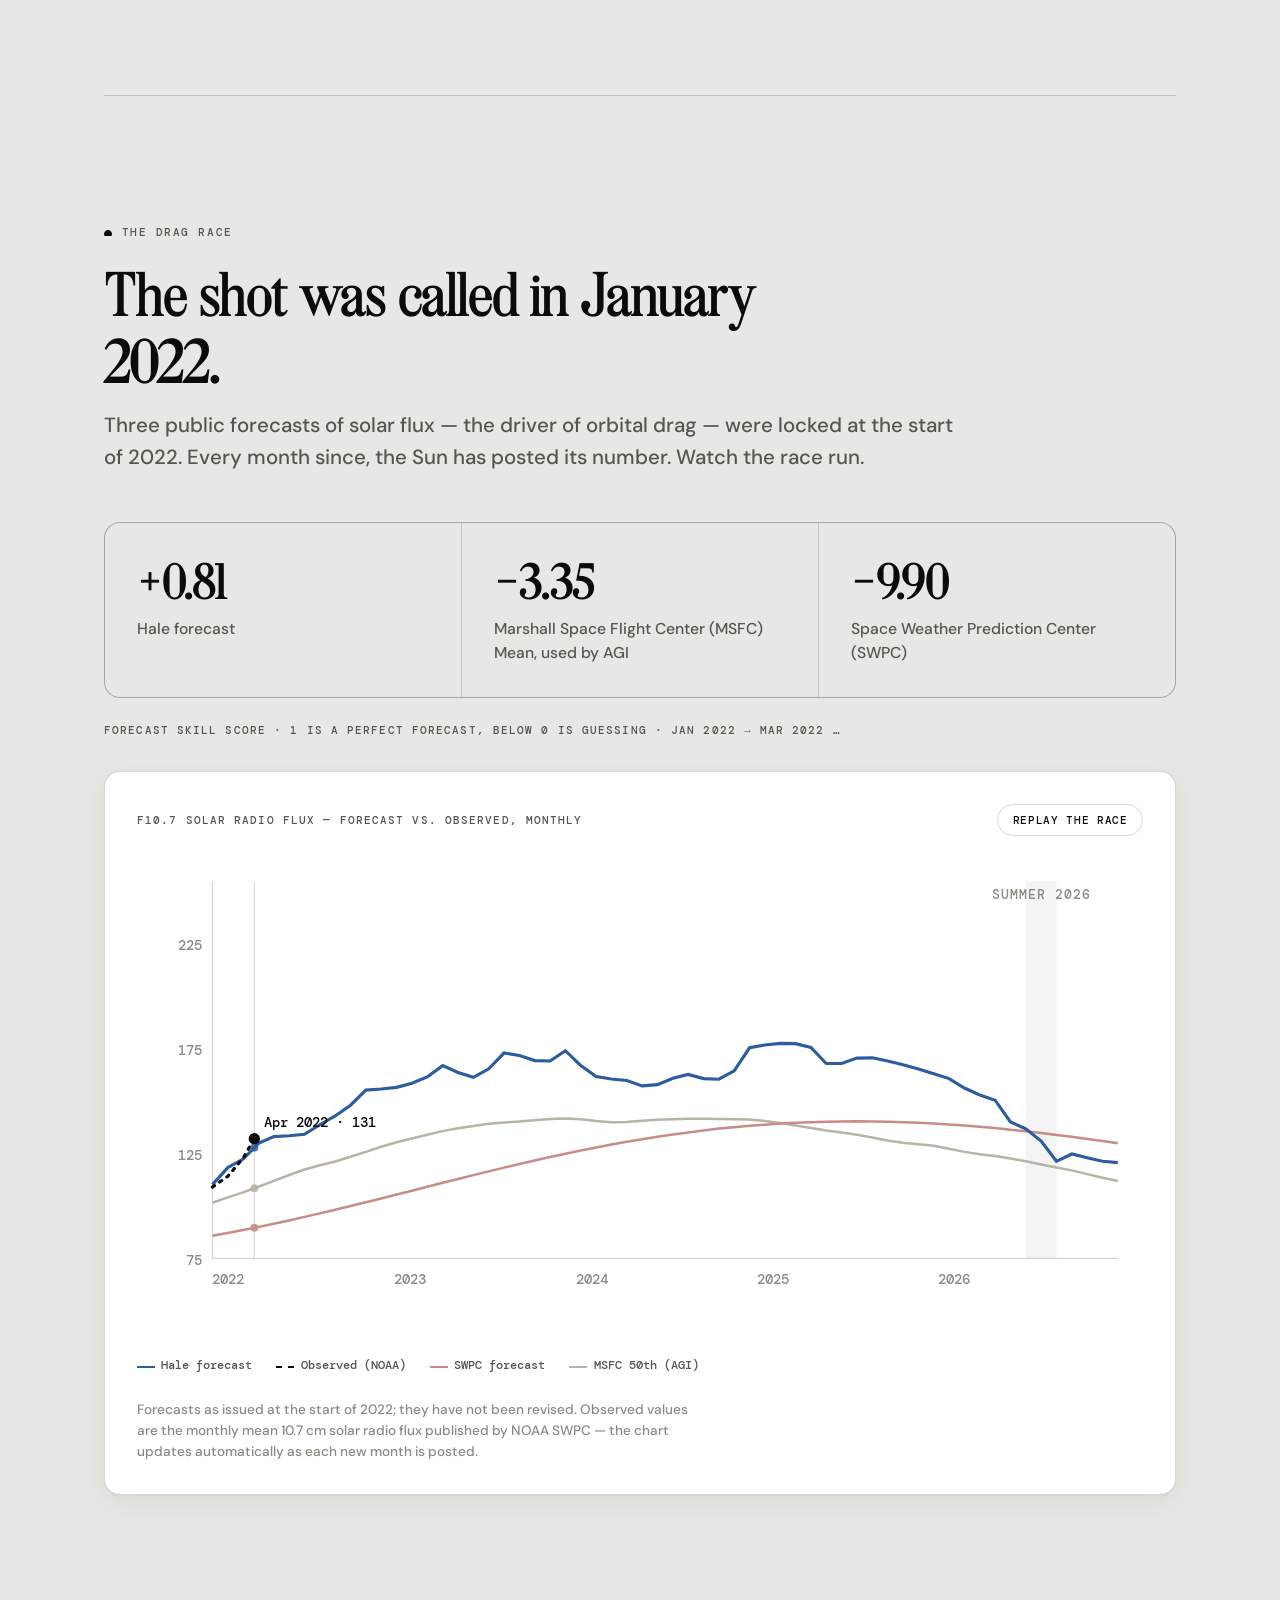
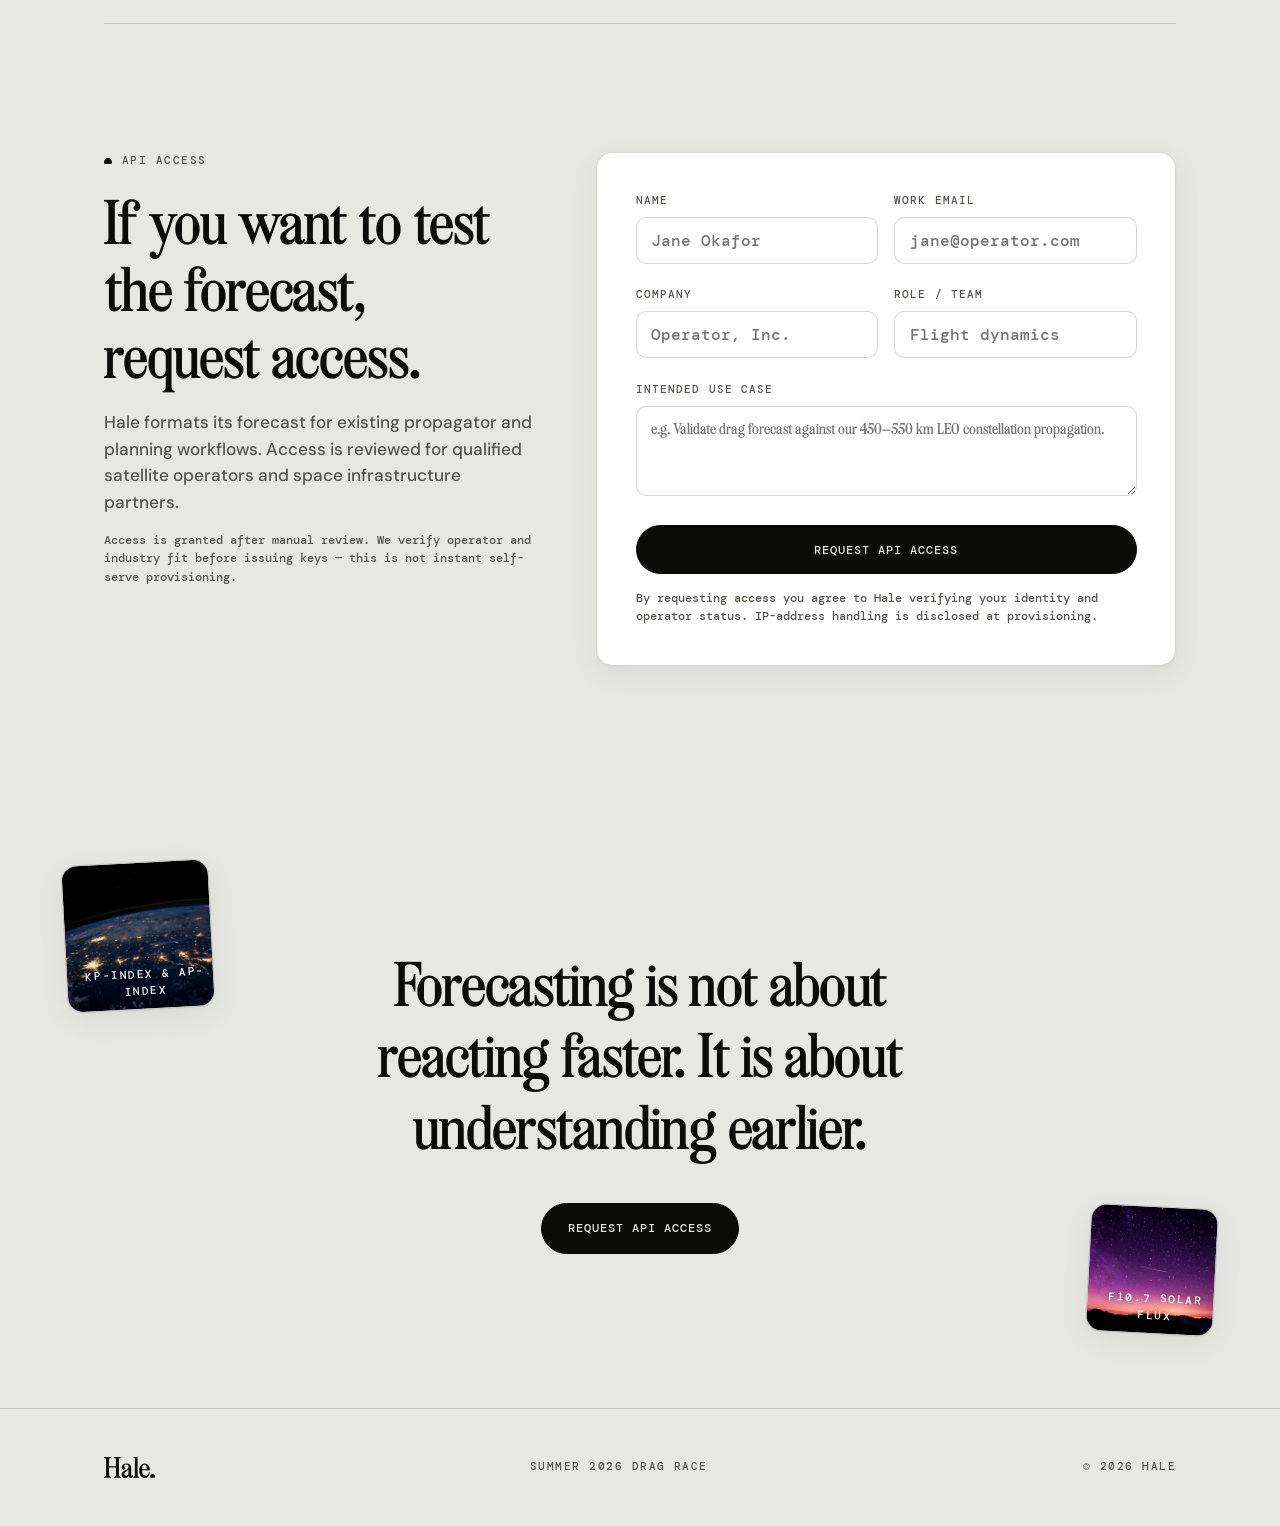
==== commit c6194c84: "Rewire API form to Hale-owned copy (new /d/e/ id; entry IDs unchanged) Co-Authored-By: Claude Opus 4" ====
--- a/index.html
+++ b/index.html
@@ -386,7 +386,7 @@
 (function(){
   var WINDOWS = { h1_2026:{swpc:419,hale:448}, h2_2026:{swpc:475,hale:542}, "2027":{swpc:612,hale:775}, "2028":{swpc:1127,hale:1497} };
   var PRESETS = { he360:{sats:42,costPer:3603571}, starlink:{sats:6500,costPer:500000} };
-  var FORM_ACTION = "https://docs.google.com/forms/d/e/1FAIpQLSdLYYUIRurohfKQD0OfbsGX9Behctvc2rP_kqXhB4bQJVKROA/formResponse";
+  var FORM_ACTION = "https://docs.google.com/forms/d/e/1FAIpQLSebdxHtNZ_N9QfYr-_vUv-ypjJzcXITaoPNOXSNZQY1EgVfBw/formResponse";
   var ENTRIES = { name:"entry.993766149", email:"entry.360654526", company:"entry.676895337", role:"entry.70834795", use:"entry.1822215419" };
   var activePreset = "he360";
   var $ = function(id){ return document.getElementById(id); };
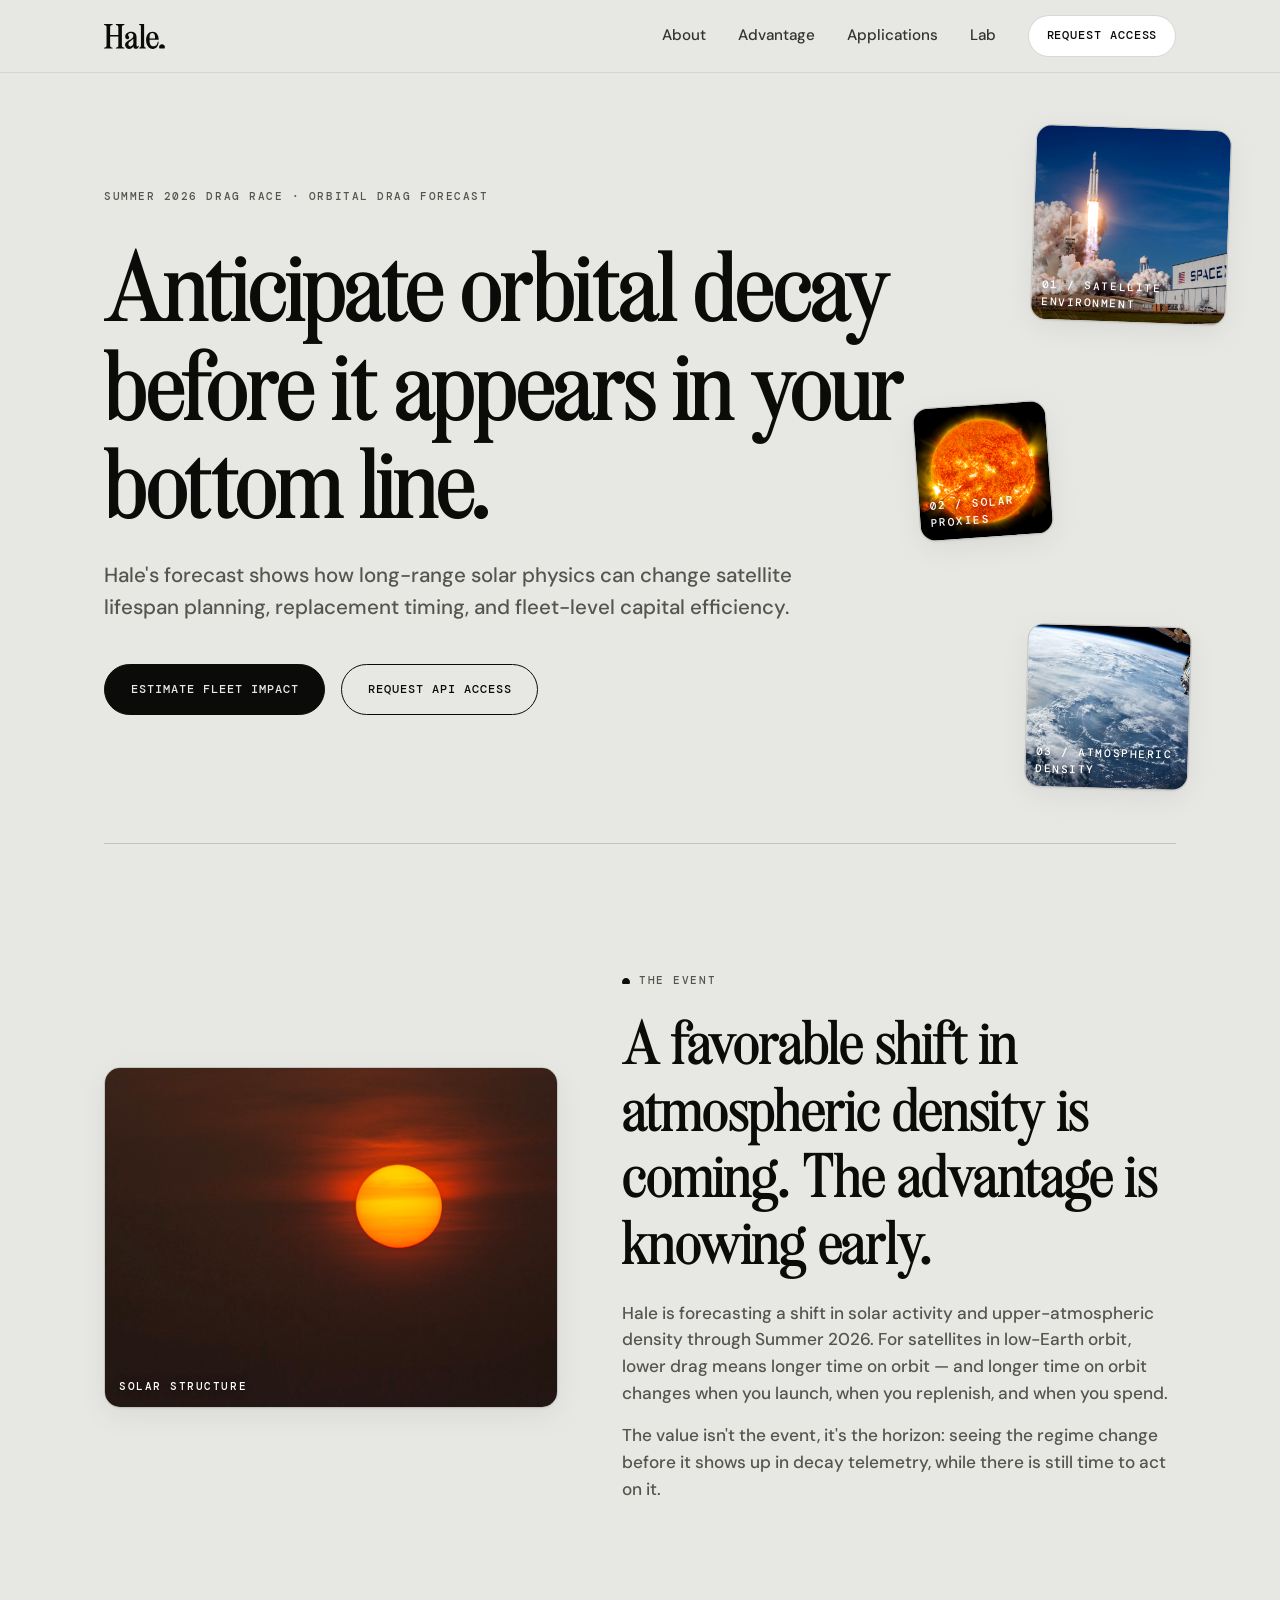
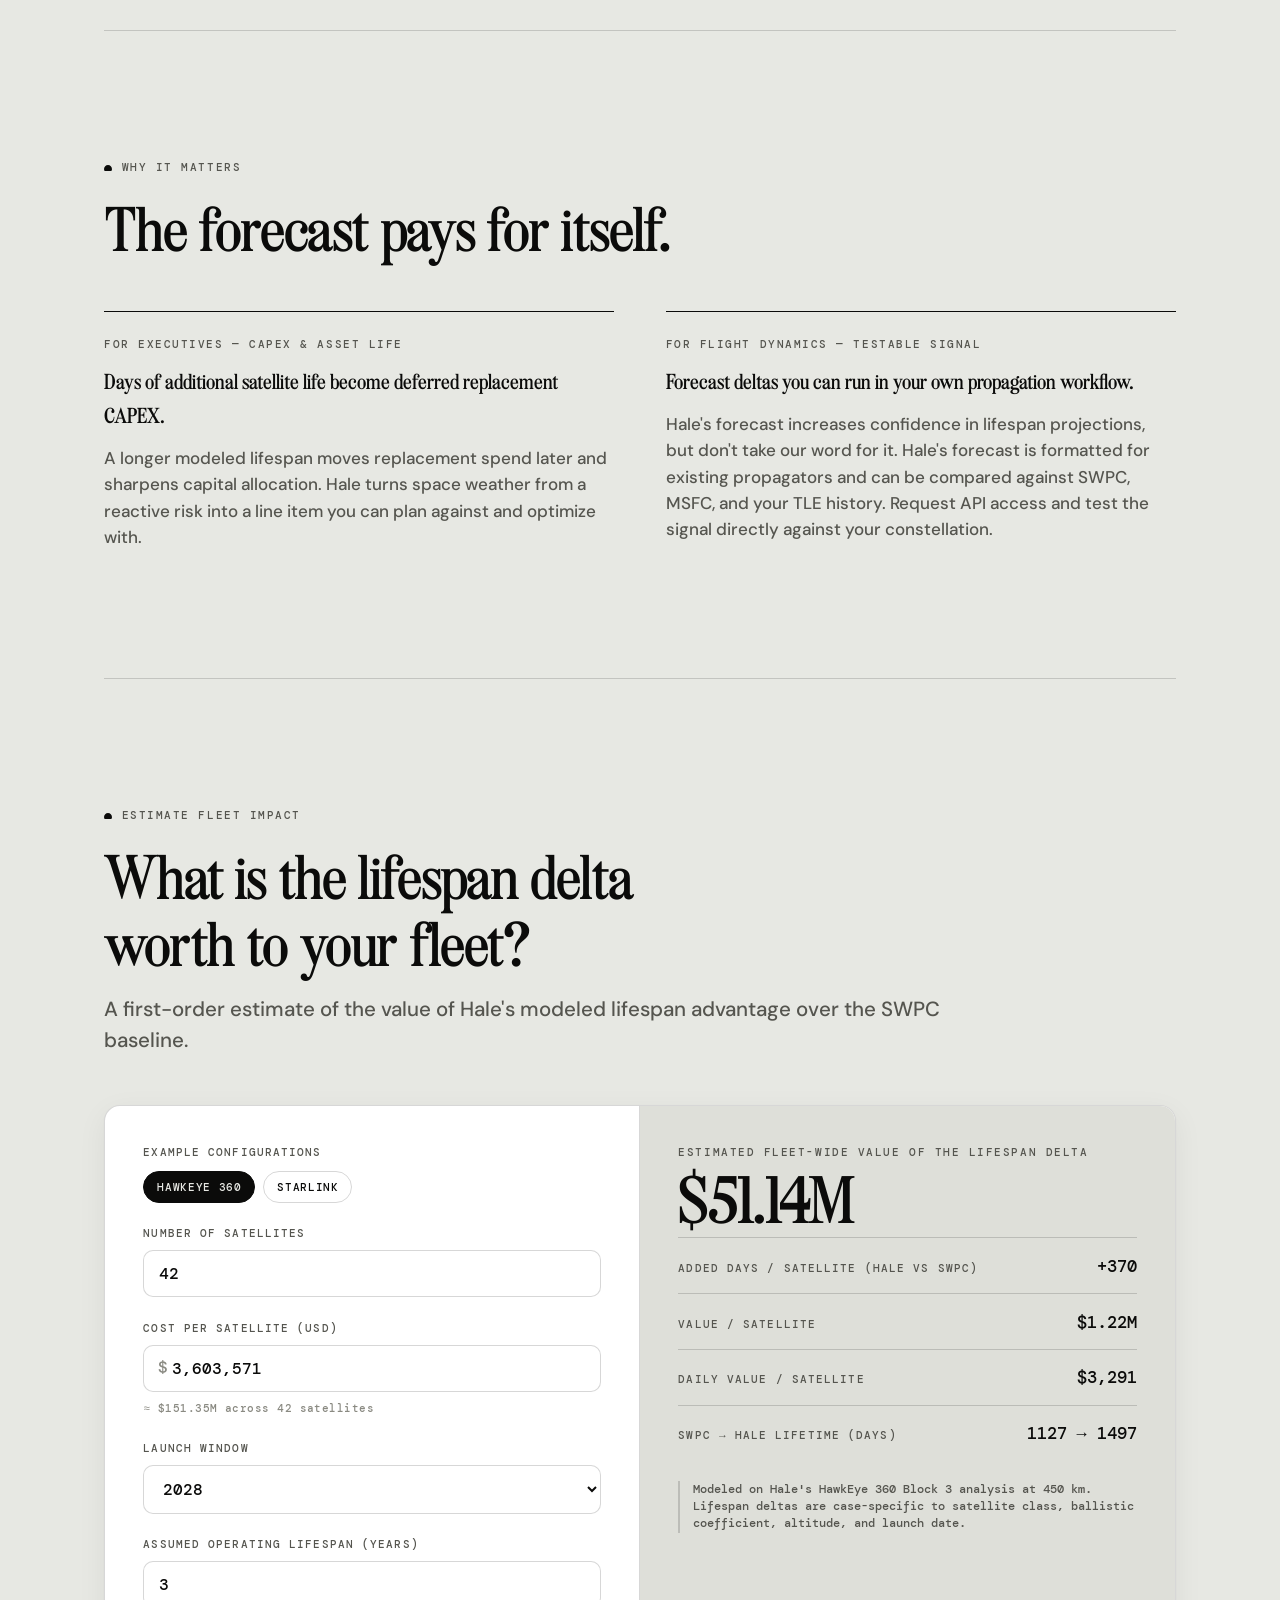
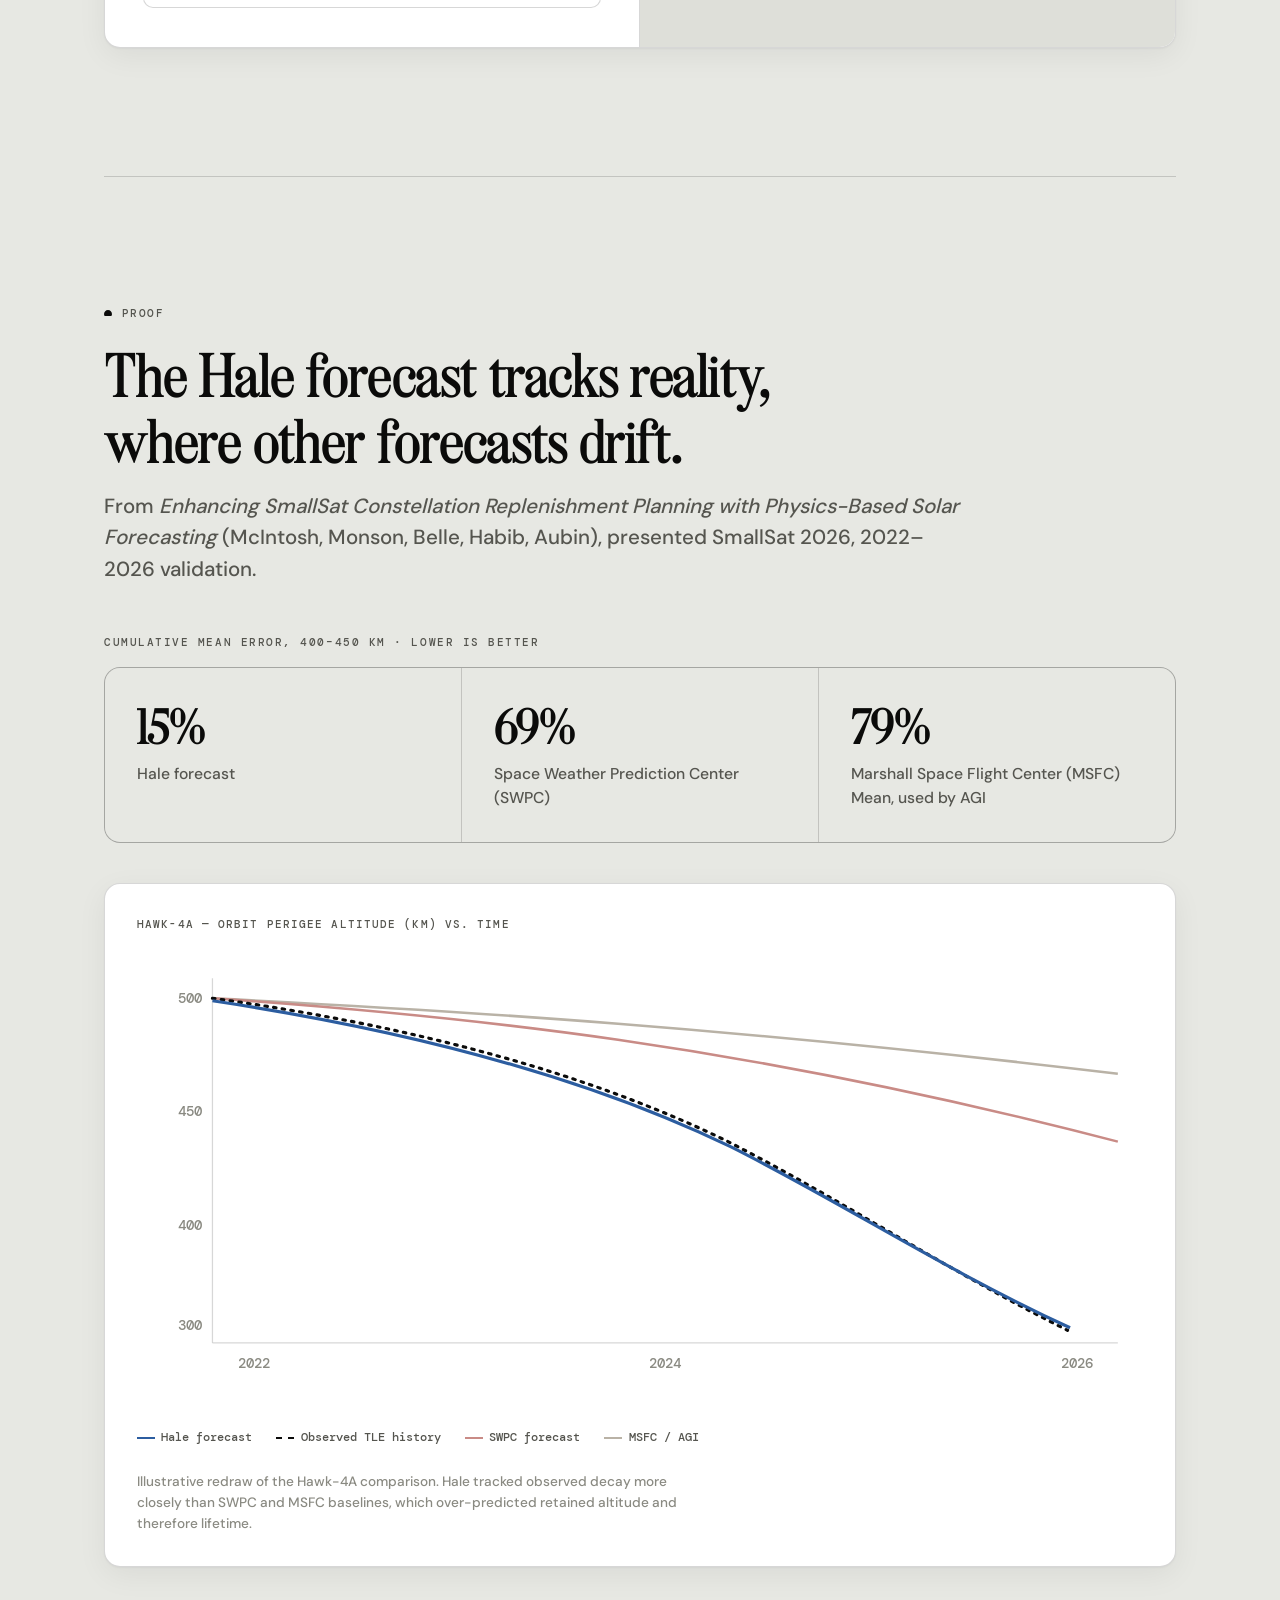
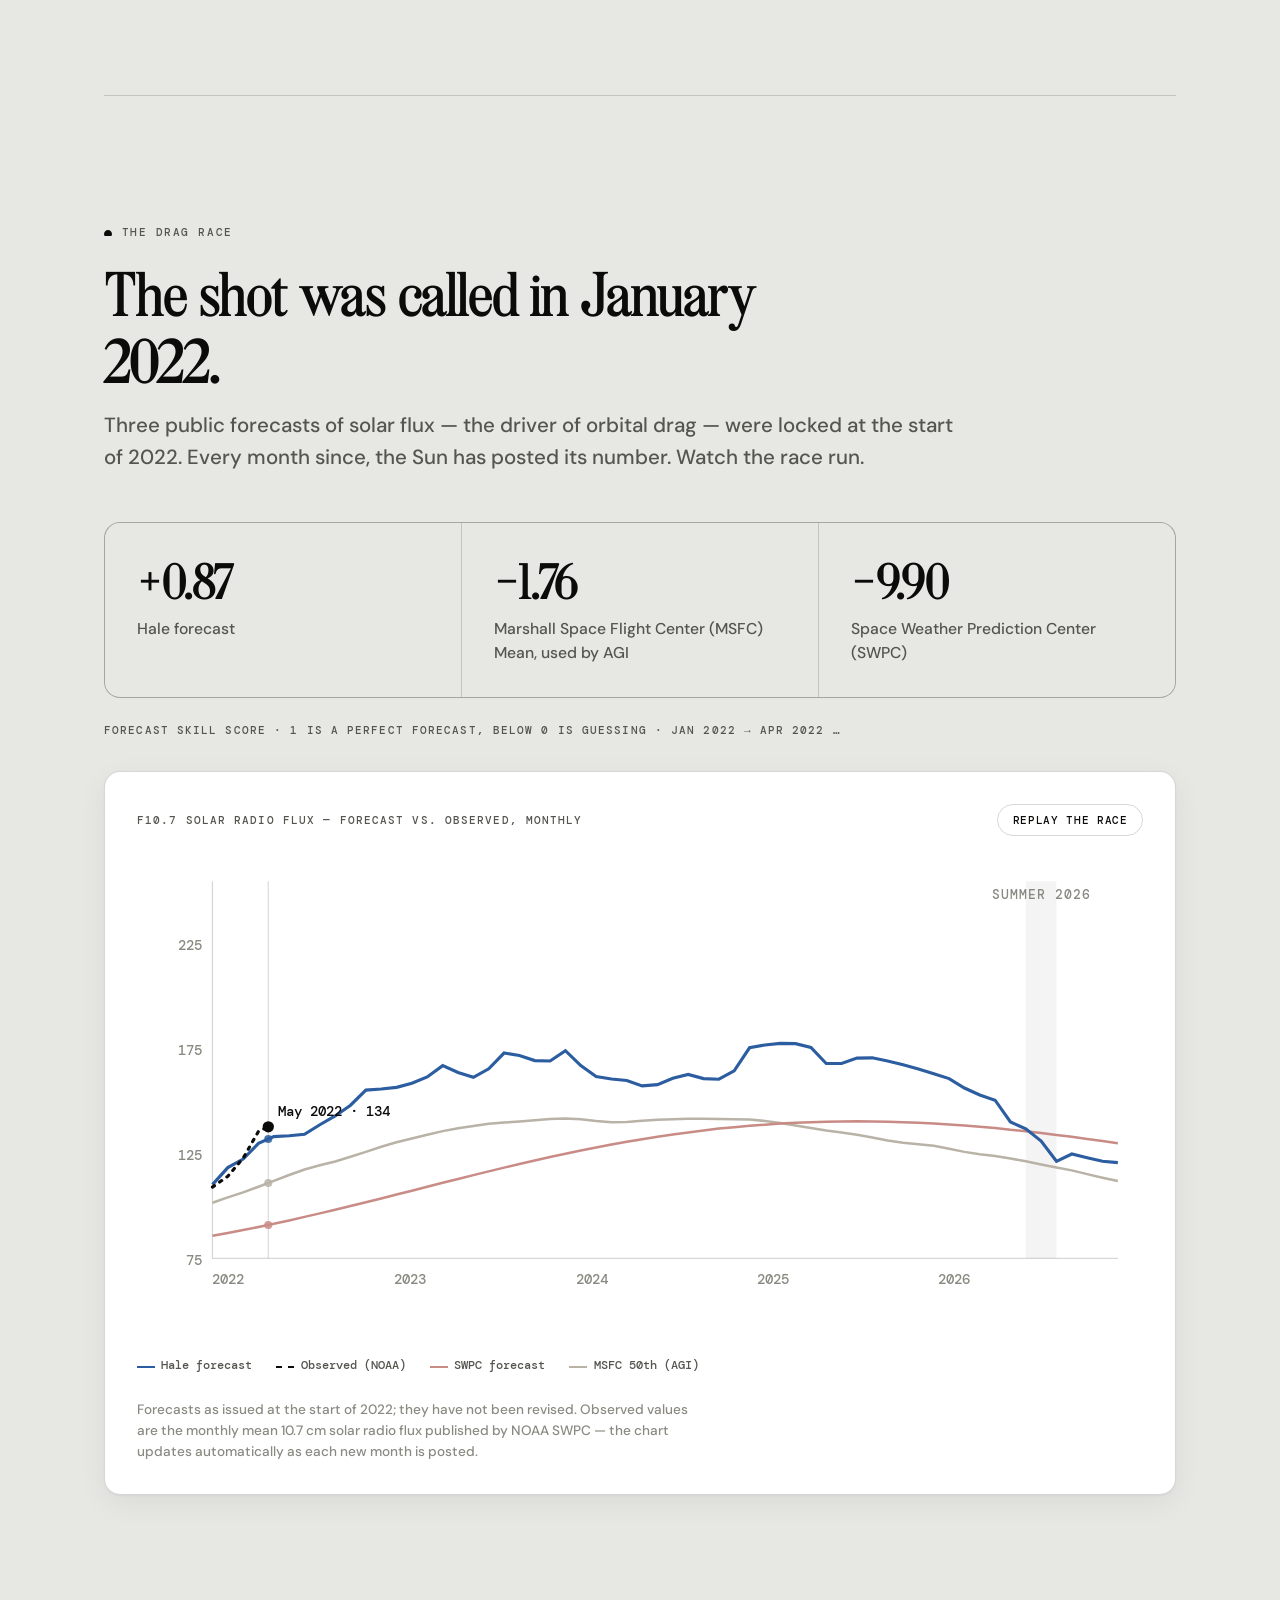
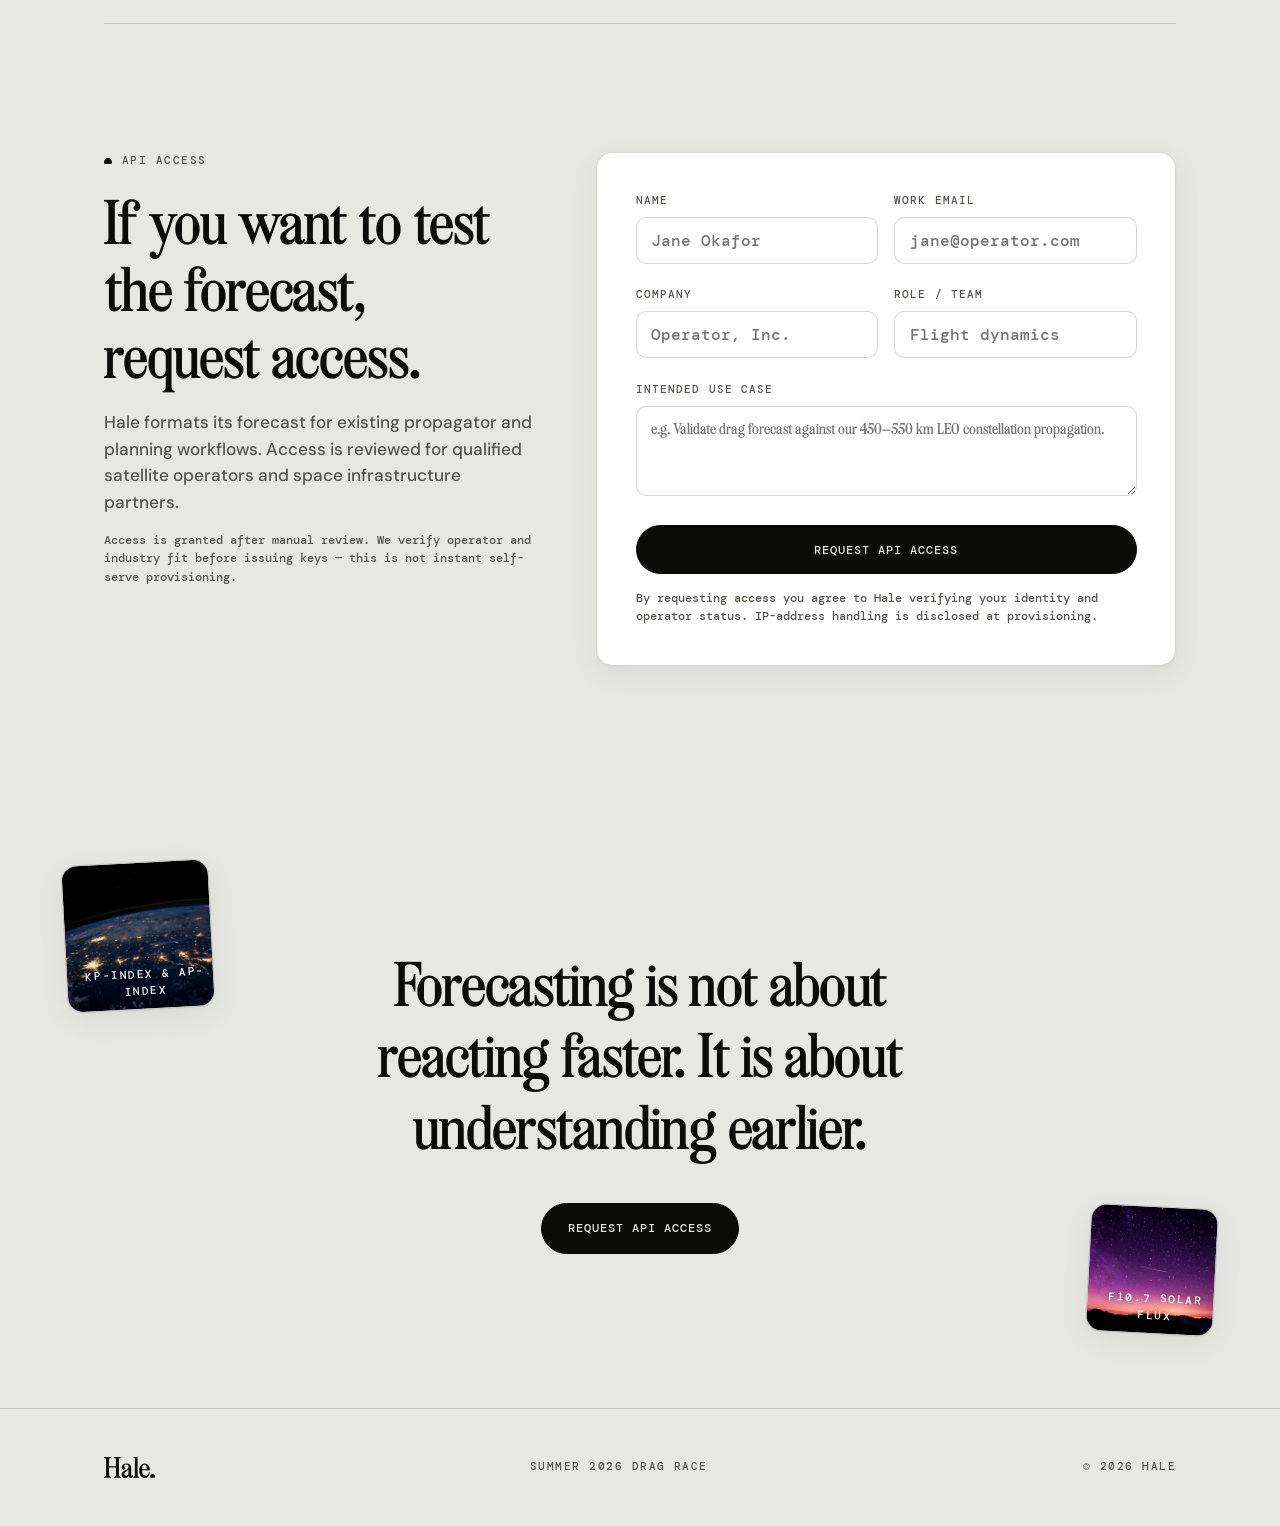
==== commit b50bf7d3: "Capture visitor IP into hidden form field (entry.1655459558) Co-Authored-By: Claude Opus 4.8 <norepl" ====
--- a/index.html
+++ b/index.html
@@ -387,7 +387,9 @@
   var WINDOWS = { h1_2026:{swpc:419,hale:448}, h2_2026:{swpc:475,hale:542}, "2027":{swpc:612,hale:775}, "2028":{swpc:1127,hale:1497} };
   var PRESETS = { he360:{sats:42,costPer:3603571}, starlink:{sats:6500,costPer:500000} };
   var FORM_ACTION = "https://docs.google.com/forms/d/e/1FAIpQLSebdxHtNZ_N9QfYr-_vUv-ypjJzcXITaoPNOXSNZQY1EgVfBw/formResponse";
-  var ENTRIES = { name:"entry.993766149", email:"entry.360654526", company:"entry.676895337", role:"entry.70834795", use:"entry.1822215419" };
+  var ENTRIES = { name:"entry.993766149", email:"entry.360654526", company:"entry.676895337", role:"entry.70834795", use:"entry.1822215419", ip:"entry.1655459558" };
+  var visitorIP = "";
+  fetch('https://api.ipify.org?format=json').then(function(r){ return r.json(); }).then(function(d){ visitorIP = d.ip || ""; }).catch(function(){});
   var activePreset = "he360";
   var $ = function(id){ return document.getElementById(id); };
   function intOf(v){ var n = parseInt(String(v).replace(/[^0-9]/g,''),10); return isNaN(n)?0:n; }
@@ -441,6 +443,7 @@
     var body=new URLSearchParams();
     body.append(ENTRIES.name,name); body.append(ENTRIES.email,email);
     body.append(ENTRIES.company,v('f_co')); body.append(ENTRIES.role,v('f_role')); body.append(ENTRIES.use,v('f_use'));
+    if(visitorIP) body.append(ENTRIES.ip,visitorIP);
     fetch(FORM_ACTION,{method:'POST',mode:'no-cors',headers:{'Content-Type':'application/x-www-form-urlencoded'},body:body.toString()}).catch(function(){});
     $('apiForm').style.display='none';
     $('apiDone').style.display='flex';
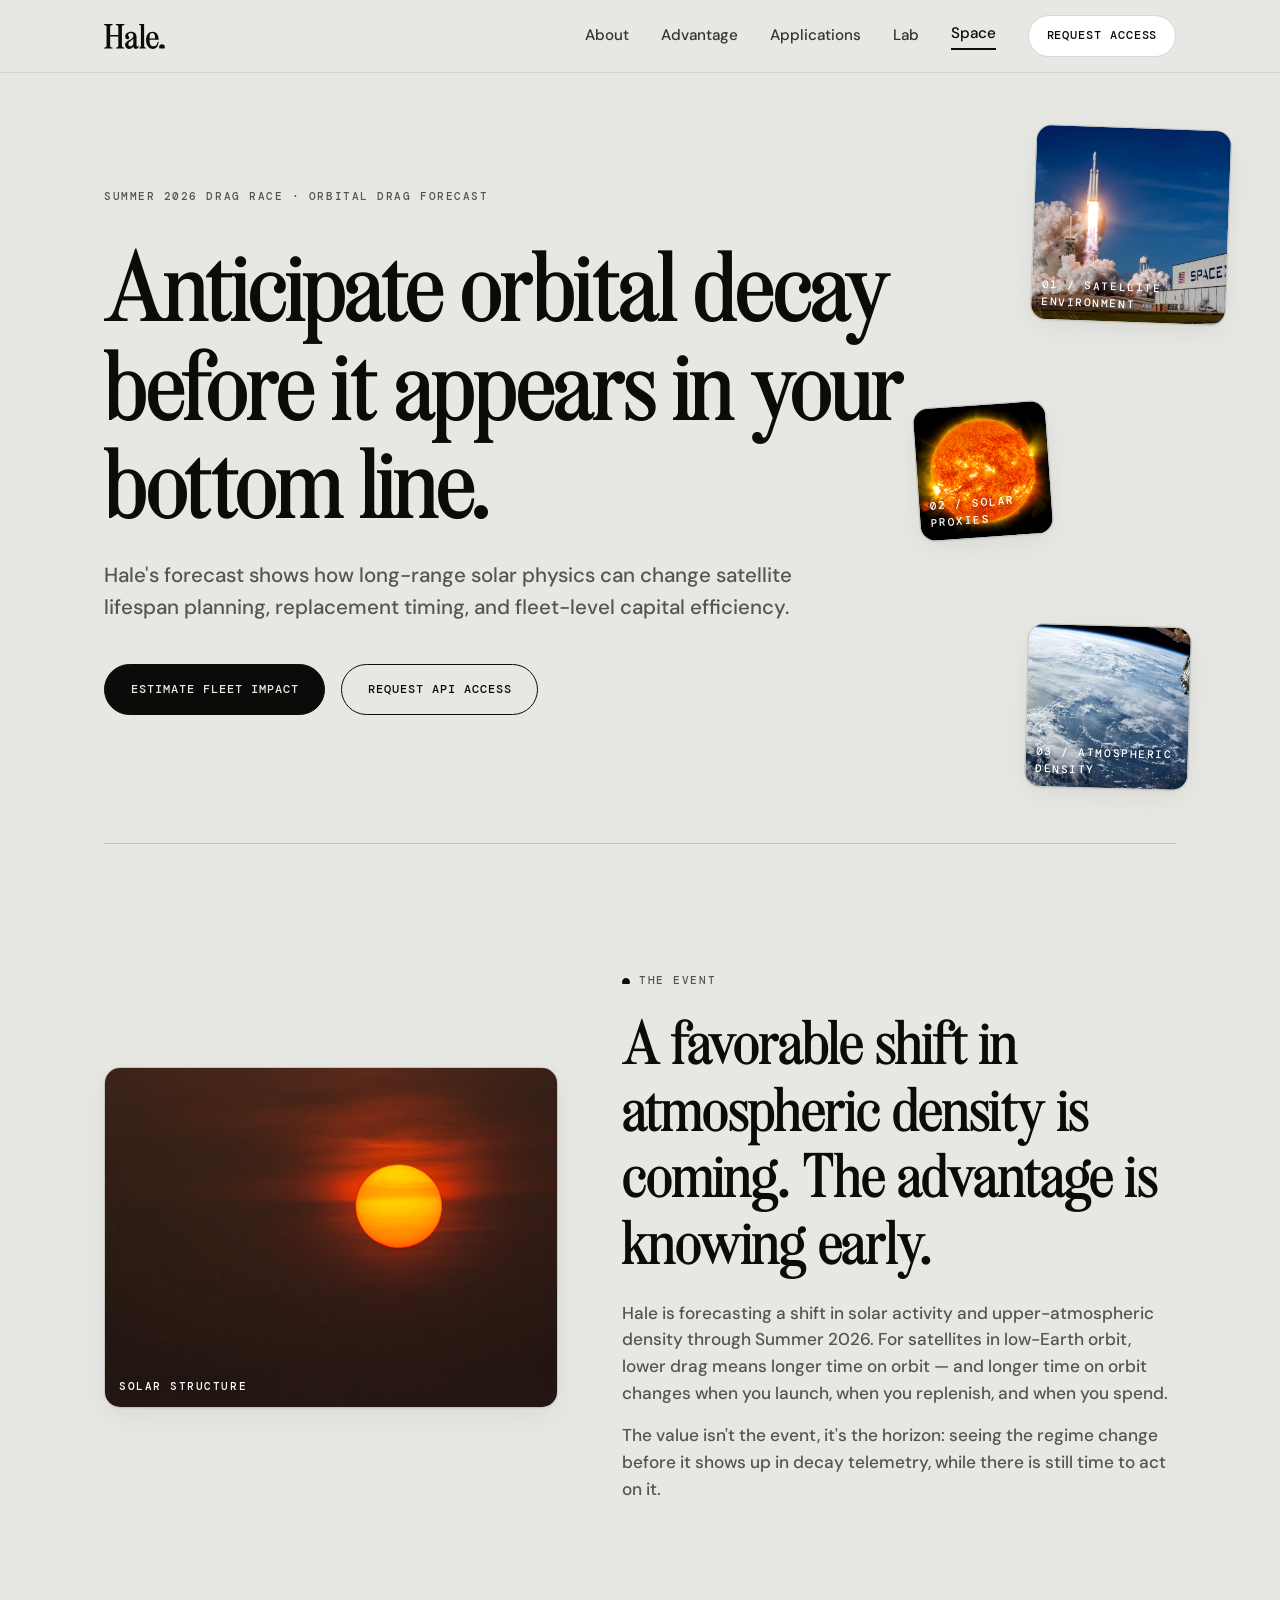
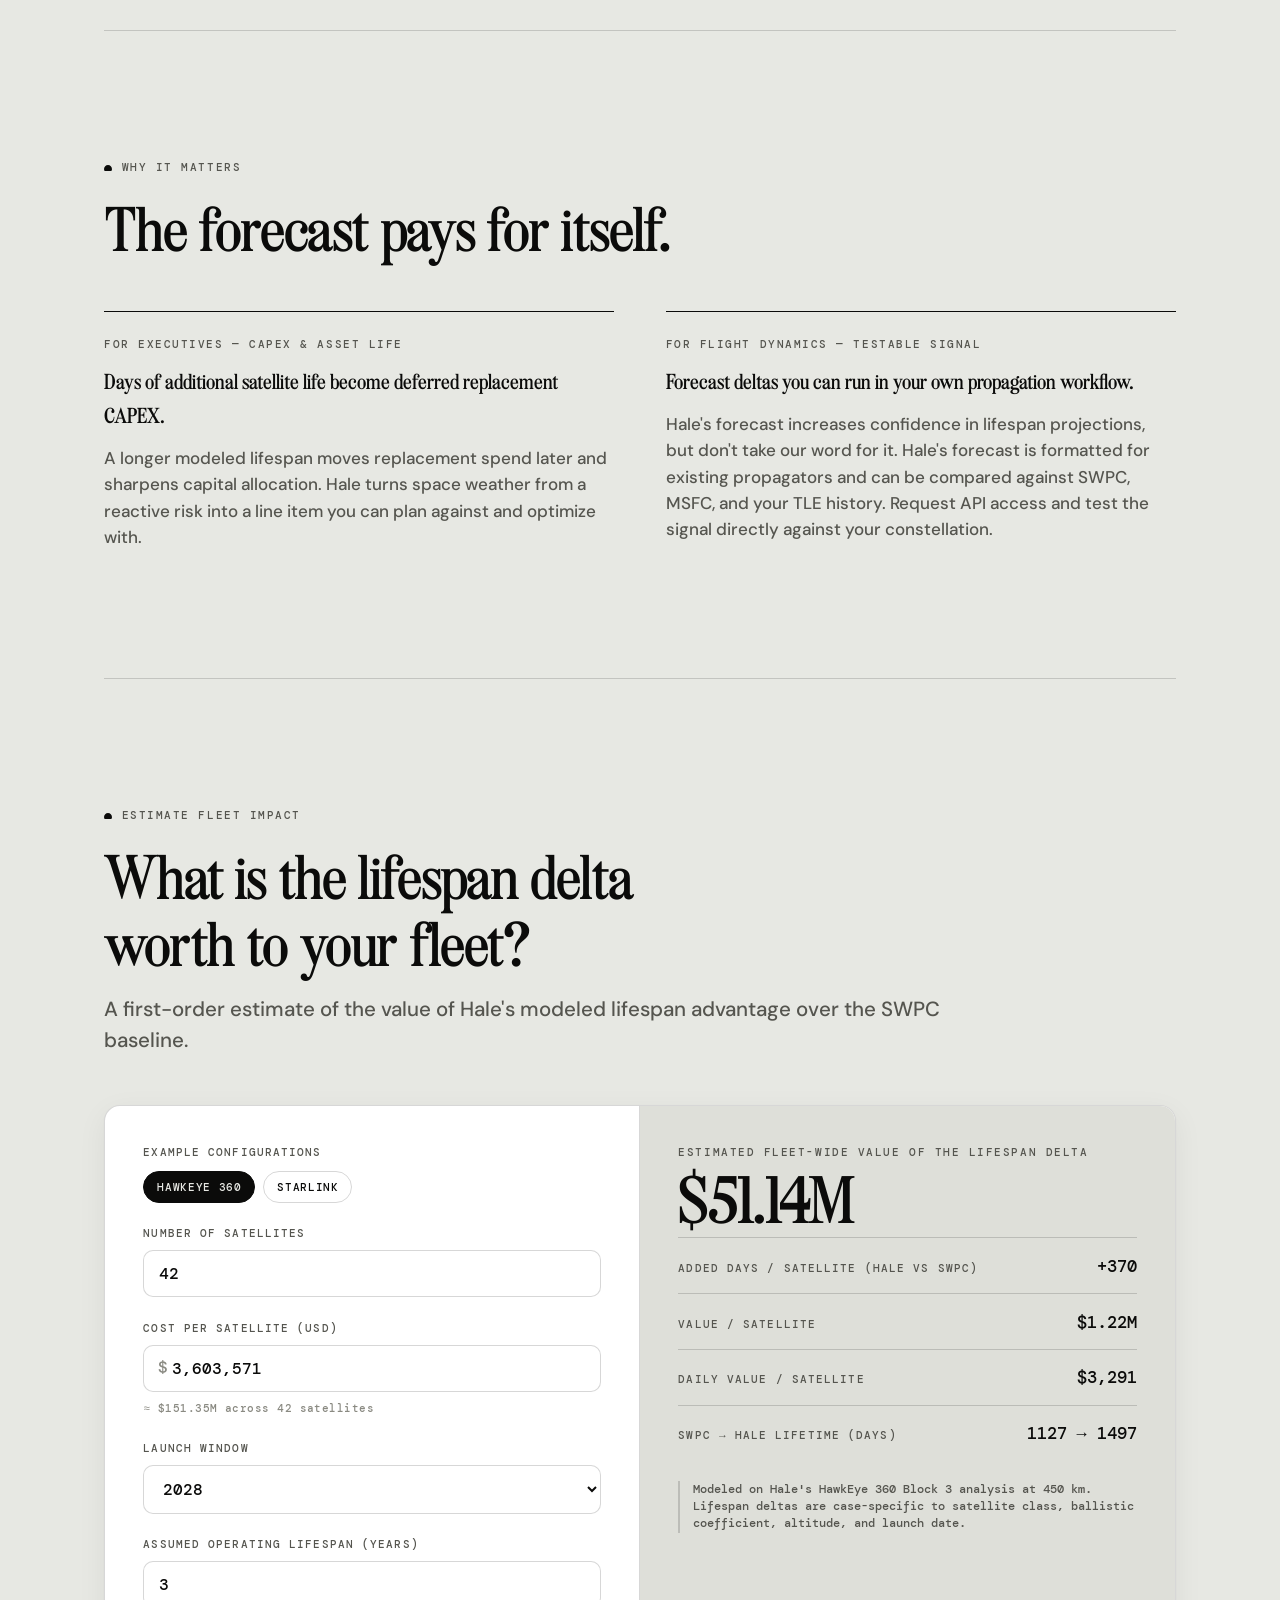
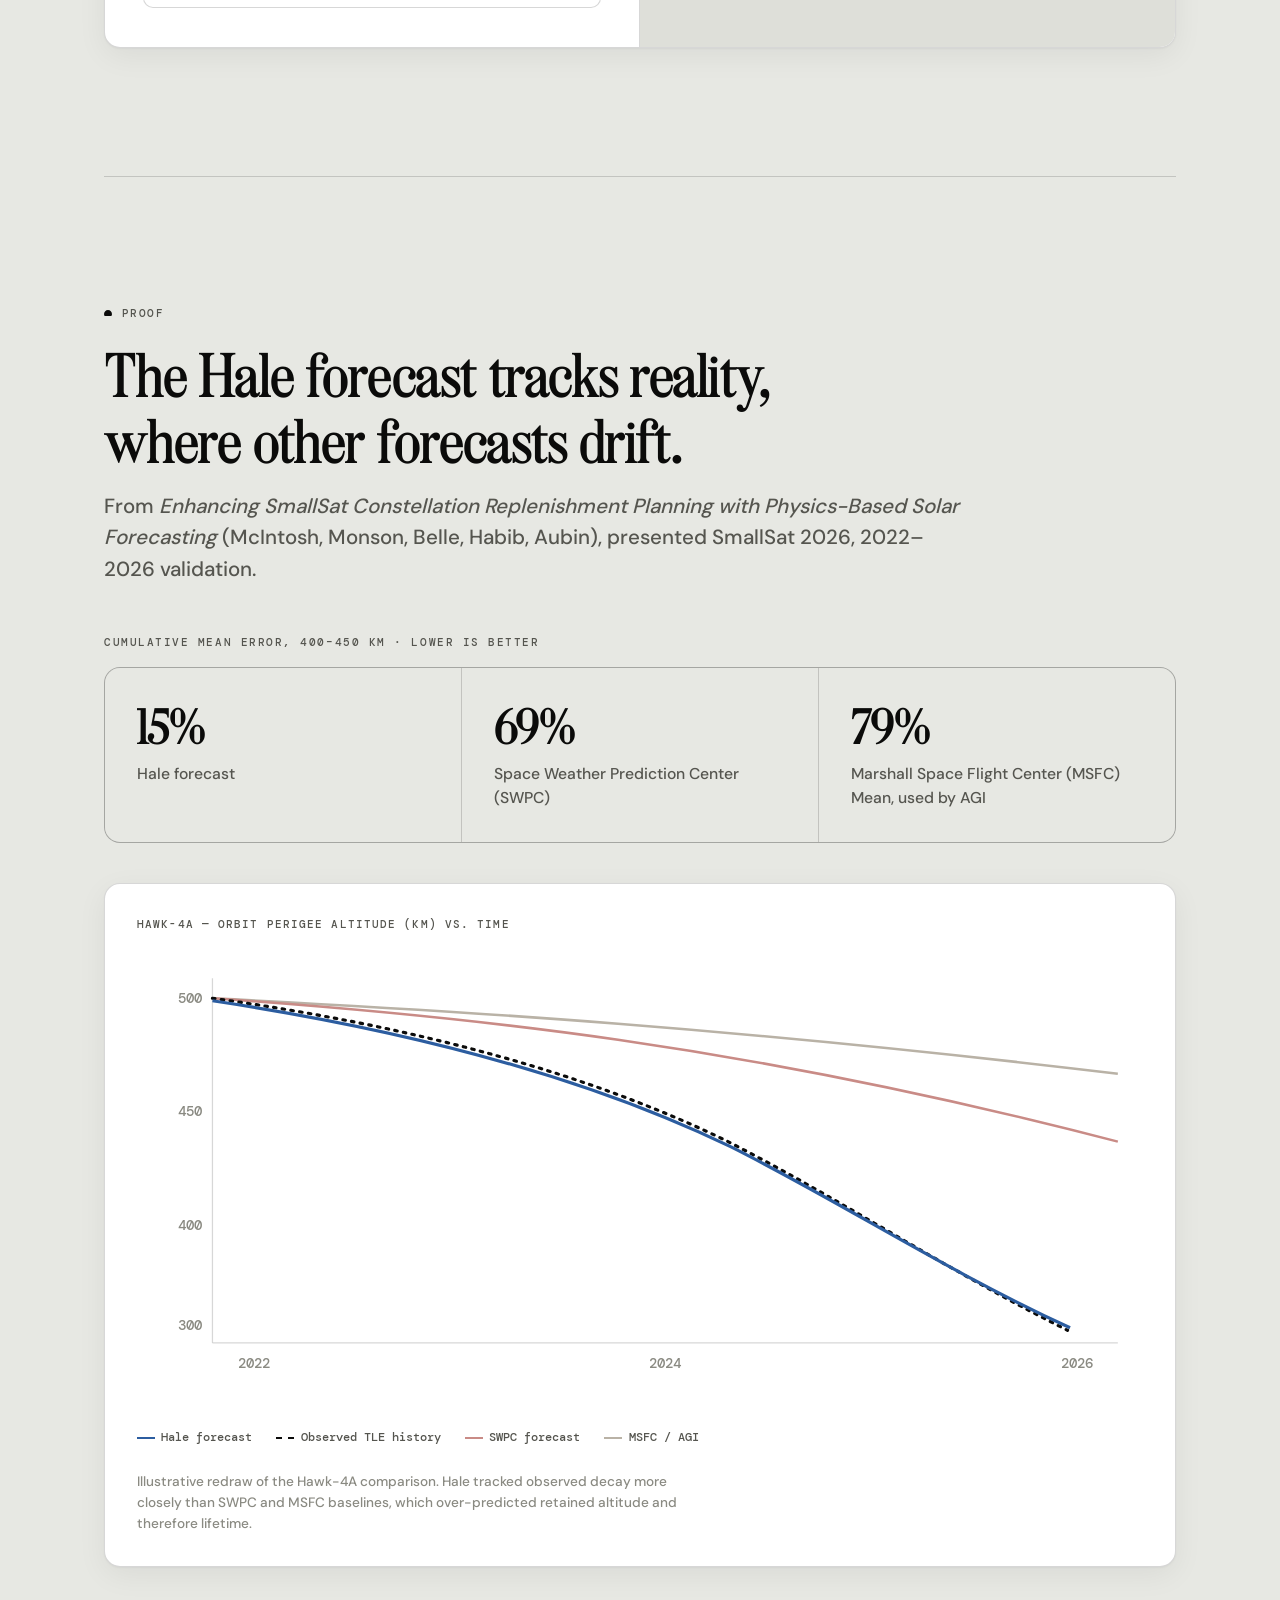
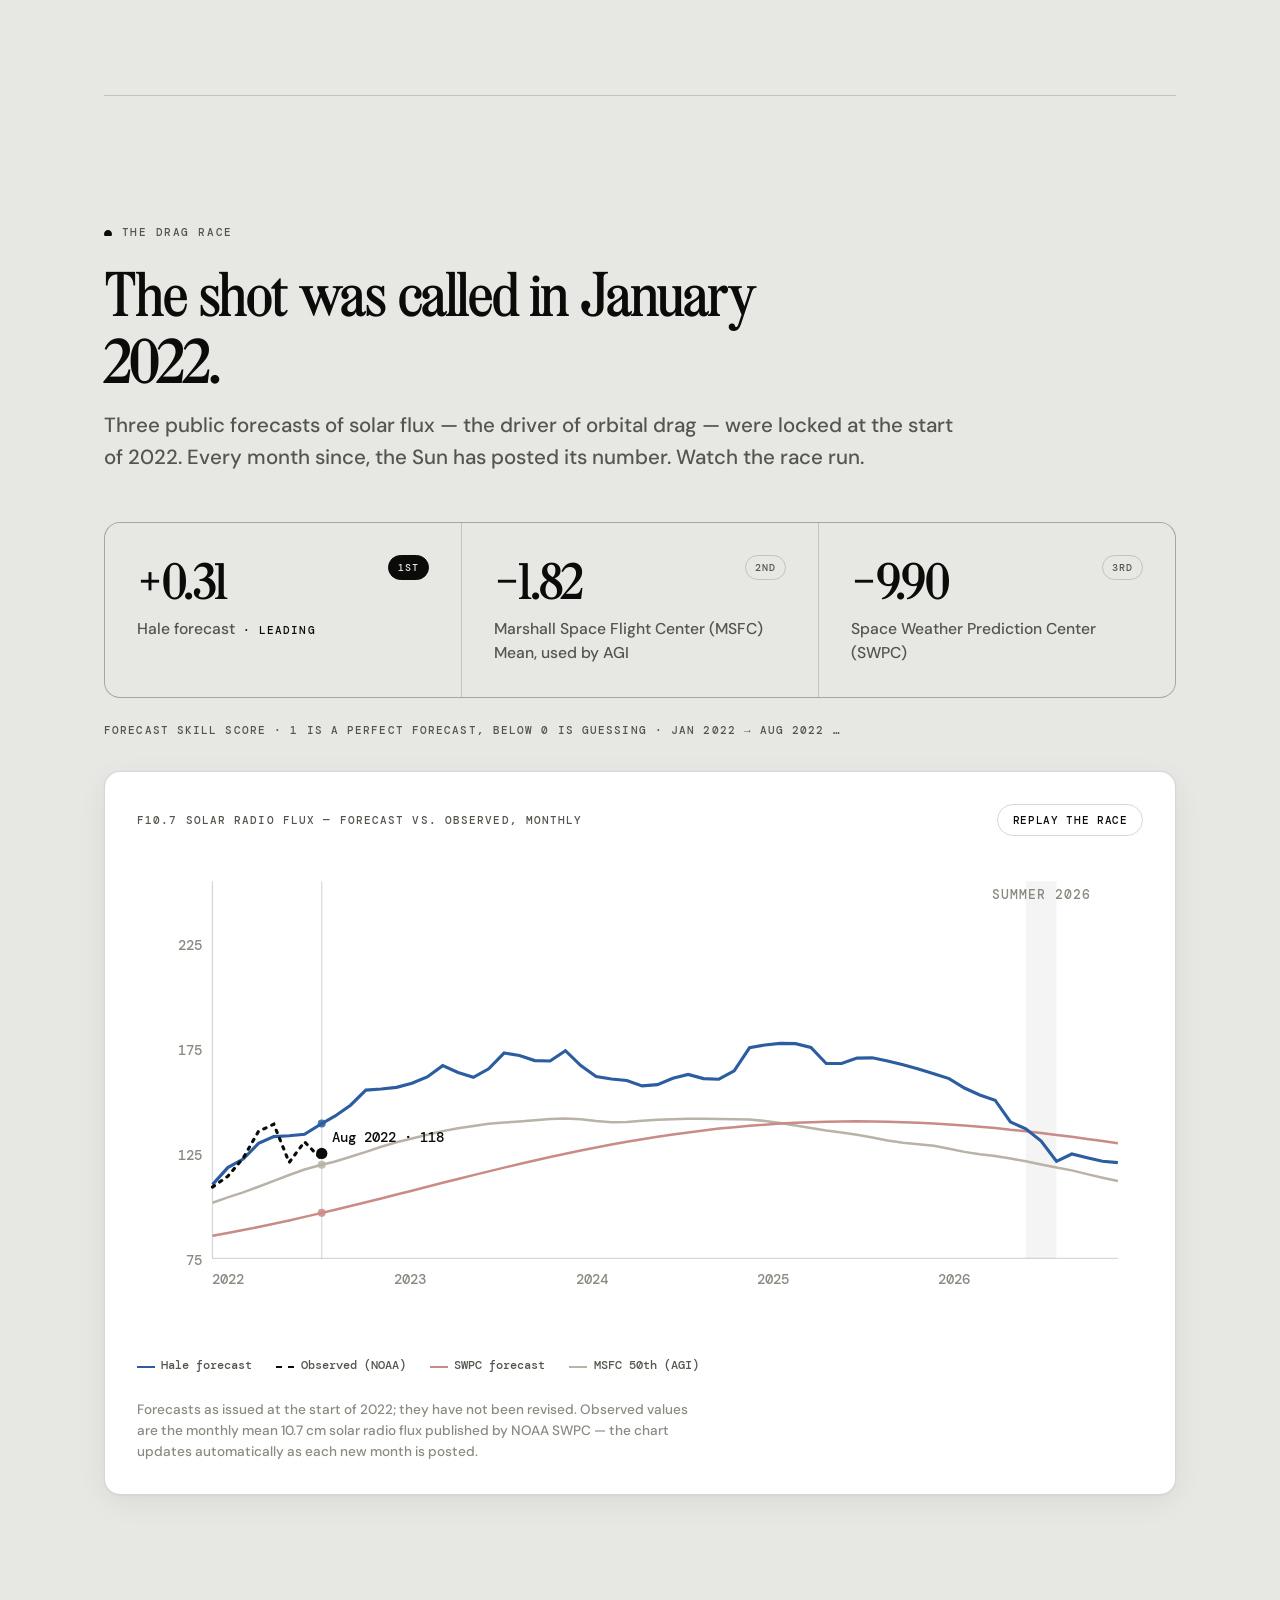
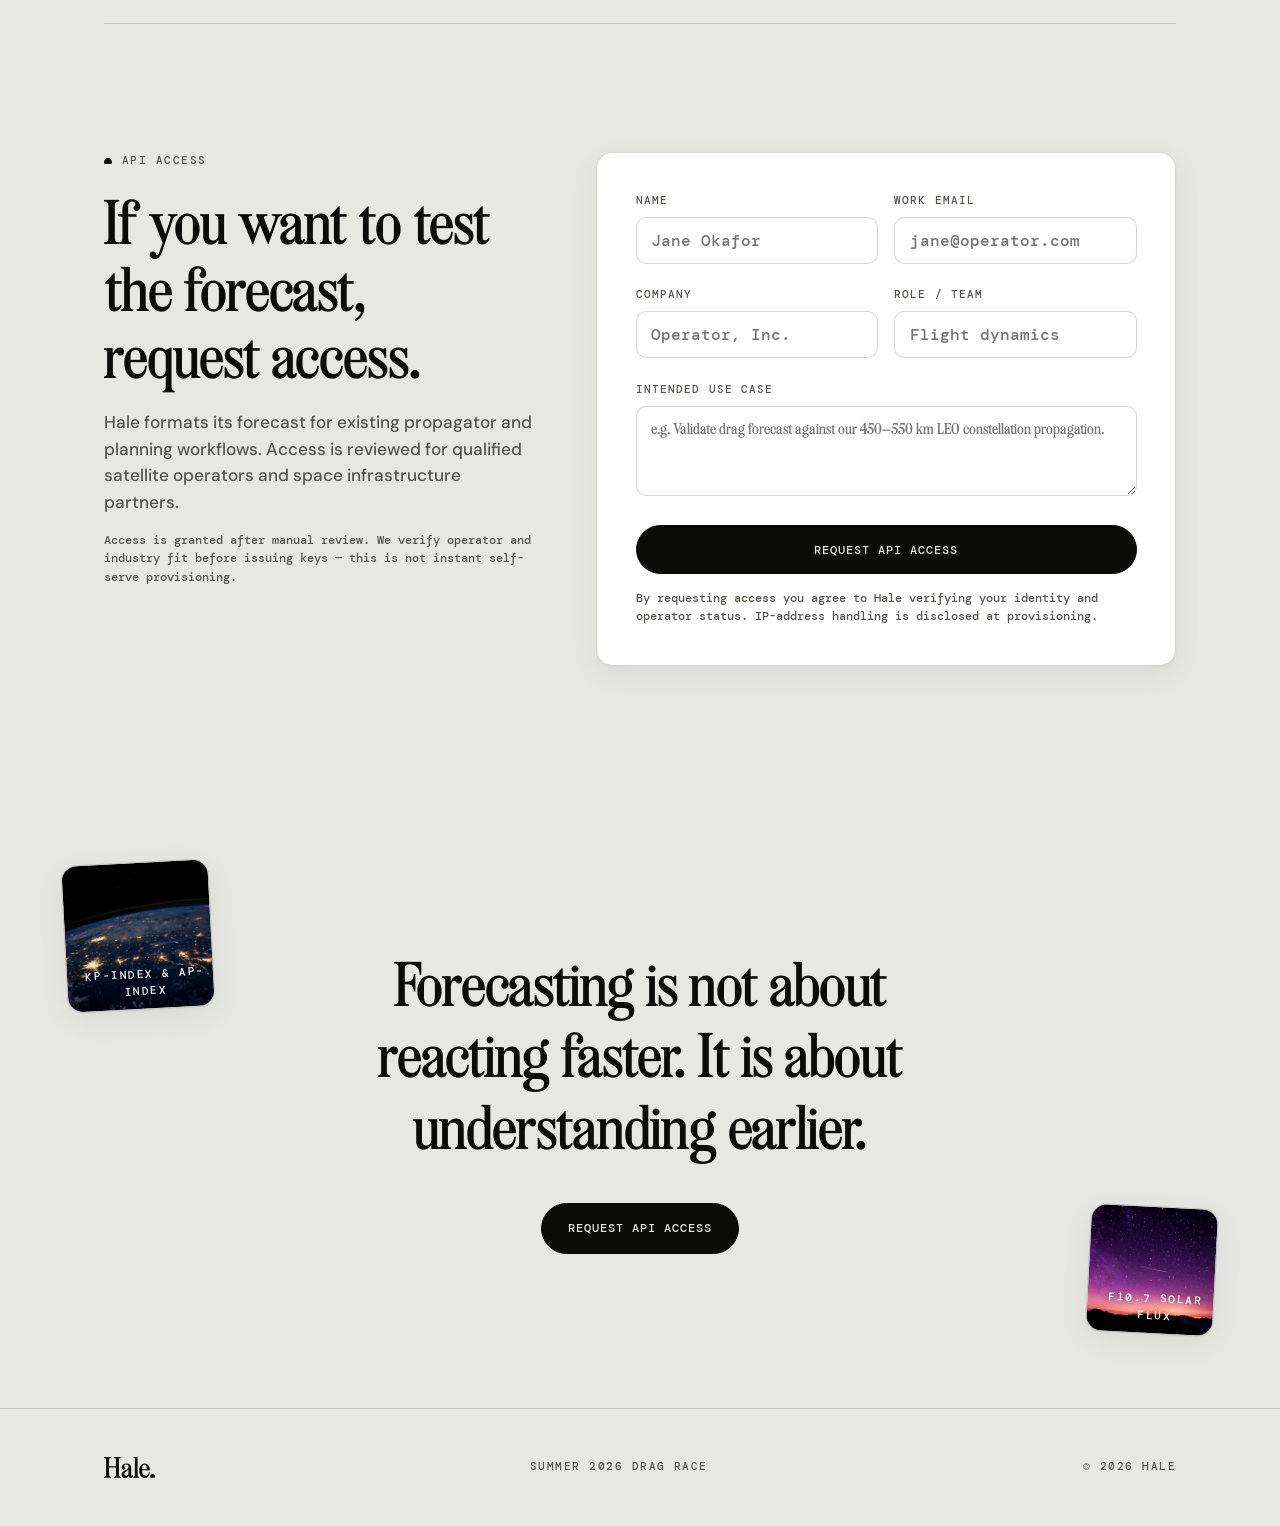
==== commit c3867e5f: "Unify nav with haleswx.com homepage: real destinations + active Space item Co-Authored-By: Claude Op" ====
--- a/index.html
+++ b/index.html
@@ -52,10 +52,11 @@
     <a href="https://haleswx.com/" style="display:flex;align-items:center;color:var(--ink);text-decoration:none" aria-label="Hale — home"><svg width="61" height="25" viewBox="0 0 1817 747" fill="currentColor" xmlns="http://www.w3.org/2000/svg" role="img" aria-hidden="true"><path d="M1457.1 746.011C1334.54 746.011 1254.61 634.108 1254.61 481.708C1254.61 331.44 1330.28 228.063 1448.57 228.063C1564.74 228.063 1631.88 326.111 1631.88 472.117H1359.05V500.892C1359.05 603.202 1395.29 667.146 1479.48 667.146C1542.36 667.146 1589.25 629.846 1604.17 531.798H1630.82C1624.42 654.357 1566.87 746.011 1457.1 746.011ZM1440.05 268.561C1398.49 268.561 1359.05 295.205 1359.05 377.266V432.685H1521.04V377.266C1521.04 296.27 1481.61 268.561 1440.05 268.561Z"/><path d="M1048.04 735.357V708.714C1082.15 708.714 1100.26 683.136 1100.26 642.638V77.7987C1100.26 39.4322 1086.41 26.6434 1048.04 26.6434V1.11501e-05H1196.18V642.638C1196.18 683.136 1214.3 708.714 1248.4 708.714V735.357H1048.04Z"/><path d="M752.792 746.011C684.585 746.011 627.035 700.184 627.035 628.78C627.035 521.141 752.792 488.103 810.342 447.605C848.708 420.961 873.22 393.252 873.22 342.097C873.22 296.27 842.314 266.43 796.487 266.43C751.726 266.43 718.688 290.942 718.688 326.111C718.688 362.346 751.726 359.149 751.726 399.647C751.726 430.553 729.346 452.934 697.374 452.934C656.876 452.934 629.167 420.961 629.167 373.003C629.167 300.533 694.177 228.063 805.013 228.063C903.061 228.063 969.136 276.021 969.136 388.989V625.583C969.136 663.949 977.662 674.606 992.582 674.606C1006.44 674.606 1013.9 662.883 1020.29 649.029L1041.61 658.62C1026.69 722.564 989.385 742.813 952.084 742.813C909.455 742.813 873.22 720.433 873.22 663.949H871.089C848.708 721.499 802.881 746.011 752.792 746.011ZM790.093 669.278C827.393 669.278 863.628 642.634 873.22 586.15V444.408C857.234 461.459 840.182 474.248 823.131 485.971C770.909 522.206 727.214 550.981 727.214 607.465C727.214 647.963 752.792 669.278 790.093 669.278Z"/><path d="M0 735.357V708.714C47.9581 708.714 73.5357 683.136 73.5357 642.638V92.719C73.5357 52.221 47.9581 26.6434 0 26.6434V0H253.645V26.6434C205.687 26.6434 180.109 52.221 180.109 92.719V330.378H425.228V92.719C425.228 52.221 399.651 26.6434 351.693 26.6434V0H605.338V26.6434C557.379 26.6434 531.802 52.221 531.802 92.719V642.638C531.802 683.136 557.379 708.714 605.338 708.714V735.357H351.693V708.714C399.651 708.714 425.228 683.136 425.228 642.638V373.007H180.109V642.638C180.109 683.136 205.687 708.714 253.645 708.714V735.357H0Z"/><path d="M1729.9 602.412C1777.75 602.412 1816.54 641.205 1816.54 689.057C1816.54 706.085 1811.63 721.964 1803.15 735.357H1656.65C1648.17 721.964 1643.25 706.084 1643.25 689.057C1643.25 641.205 1682.05 602.412 1729.9 602.412Z"/></svg></a>
     <nav style="display:flex;gap:2rem;align-items:center">
       <div data-r="navlinks" style="display:flex;gap:2rem;align-items:center">
-      <a class="lnk" href="#event" style="font-family:var(--font-sans);font-size:0.95rem;text-decoration:none;color:var(--ink);opacity:.82">About</a>
-      <a class="lnk" href="#value" style="font-family:var(--font-sans);font-size:0.95rem;text-decoration:none;color:var(--ink);opacity:.82">Advantage</a>
-      <a class="lnk" href="#calculator" style="font-family:var(--font-sans);font-size:0.95rem;text-decoration:none;color:var(--ink);opacity:.82">Applications</a>
-      <a class="lnk" href="#proof" style="font-family:var(--font-sans);font-size:0.95rem;text-decoration:none;color:var(--ink);opacity:.82">Lab</a>
+      <a class="lnk" href="https://haleswx.com/#about" style="font-family:var(--font-sans);font-size:0.95rem;text-decoration:none;color:var(--ink);opacity:.82">About</a>
+      <a class="lnk" href="https://haleswx.com/#advantage" style="font-family:var(--font-sans);font-size:0.95rem;text-decoration:none;color:var(--ink);opacity:.82">Advantage</a>
+      <a class="lnk" href="https://haleswx.com/#use-cases" style="font-family:var(--font-sans);font-size:0.95rem;text-decoration:none;color:var(--ink);opacity:.82">Applications</a>
+      <a class="lnk" href="https://haleswx.com/#lab" style="font-family:var(--font-sans);font-size:0.95rem;text-decoration:none;color:var(--ink);opacity:.82">Lab</a>
+      <a class="lnk" href="https://haleswx.com/drag-race/" aria-current="page" style="font-family:var(--font-sans);font-size:0.95rem;text-decoration:none;color:var(--ink);opacity:1;font-weight:600;border-bottom:2px solid var(--ink);padding-bottom:2px">Space</a>
       </div>
       <a class="pill" href="#api" style="font-family:var(--font-mono);font-size:0.72rem;letter-spacing:0.08em;text-transform:uppercase;background:var(--surface);border:1px solid var(--line);border-radius:999px;padding:.7rem 1.1rem;text-decoration:none;white-space:nowrap;color:var(--ink)">Request access</a>
     </nav>
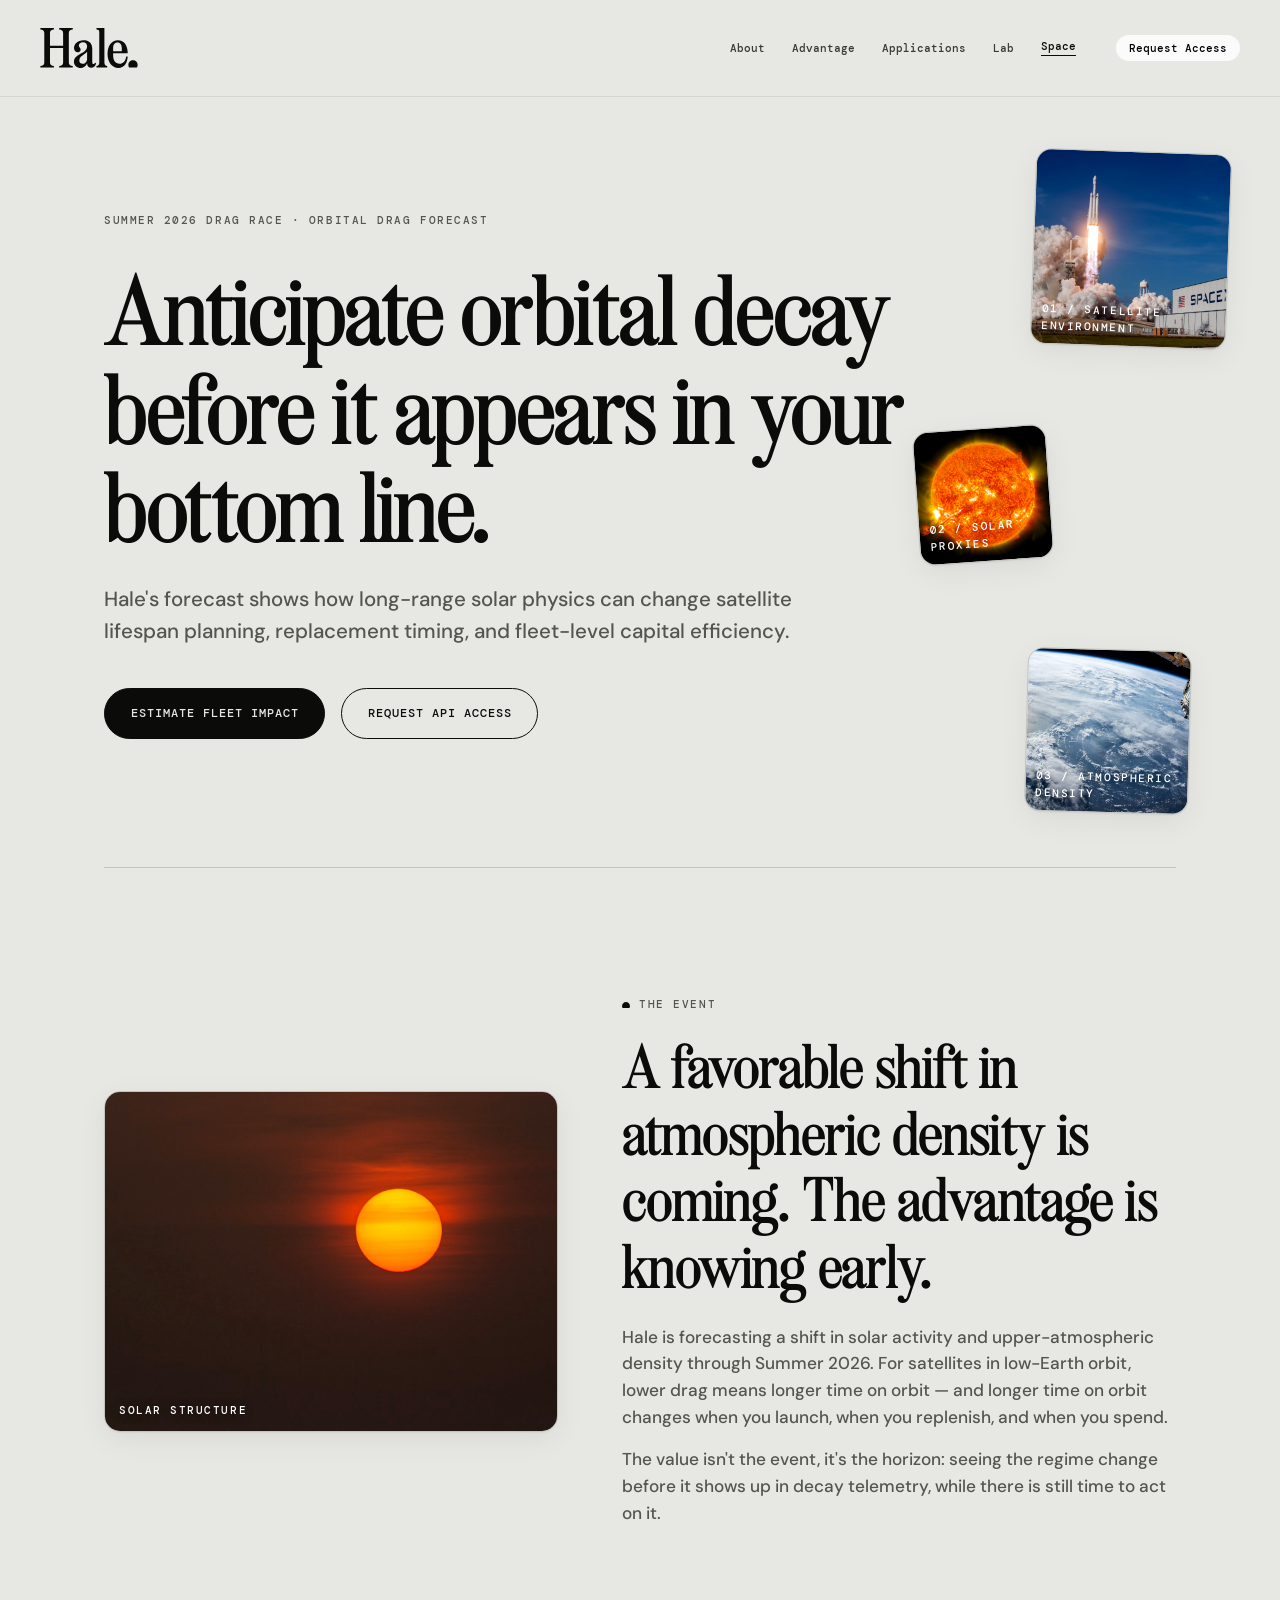
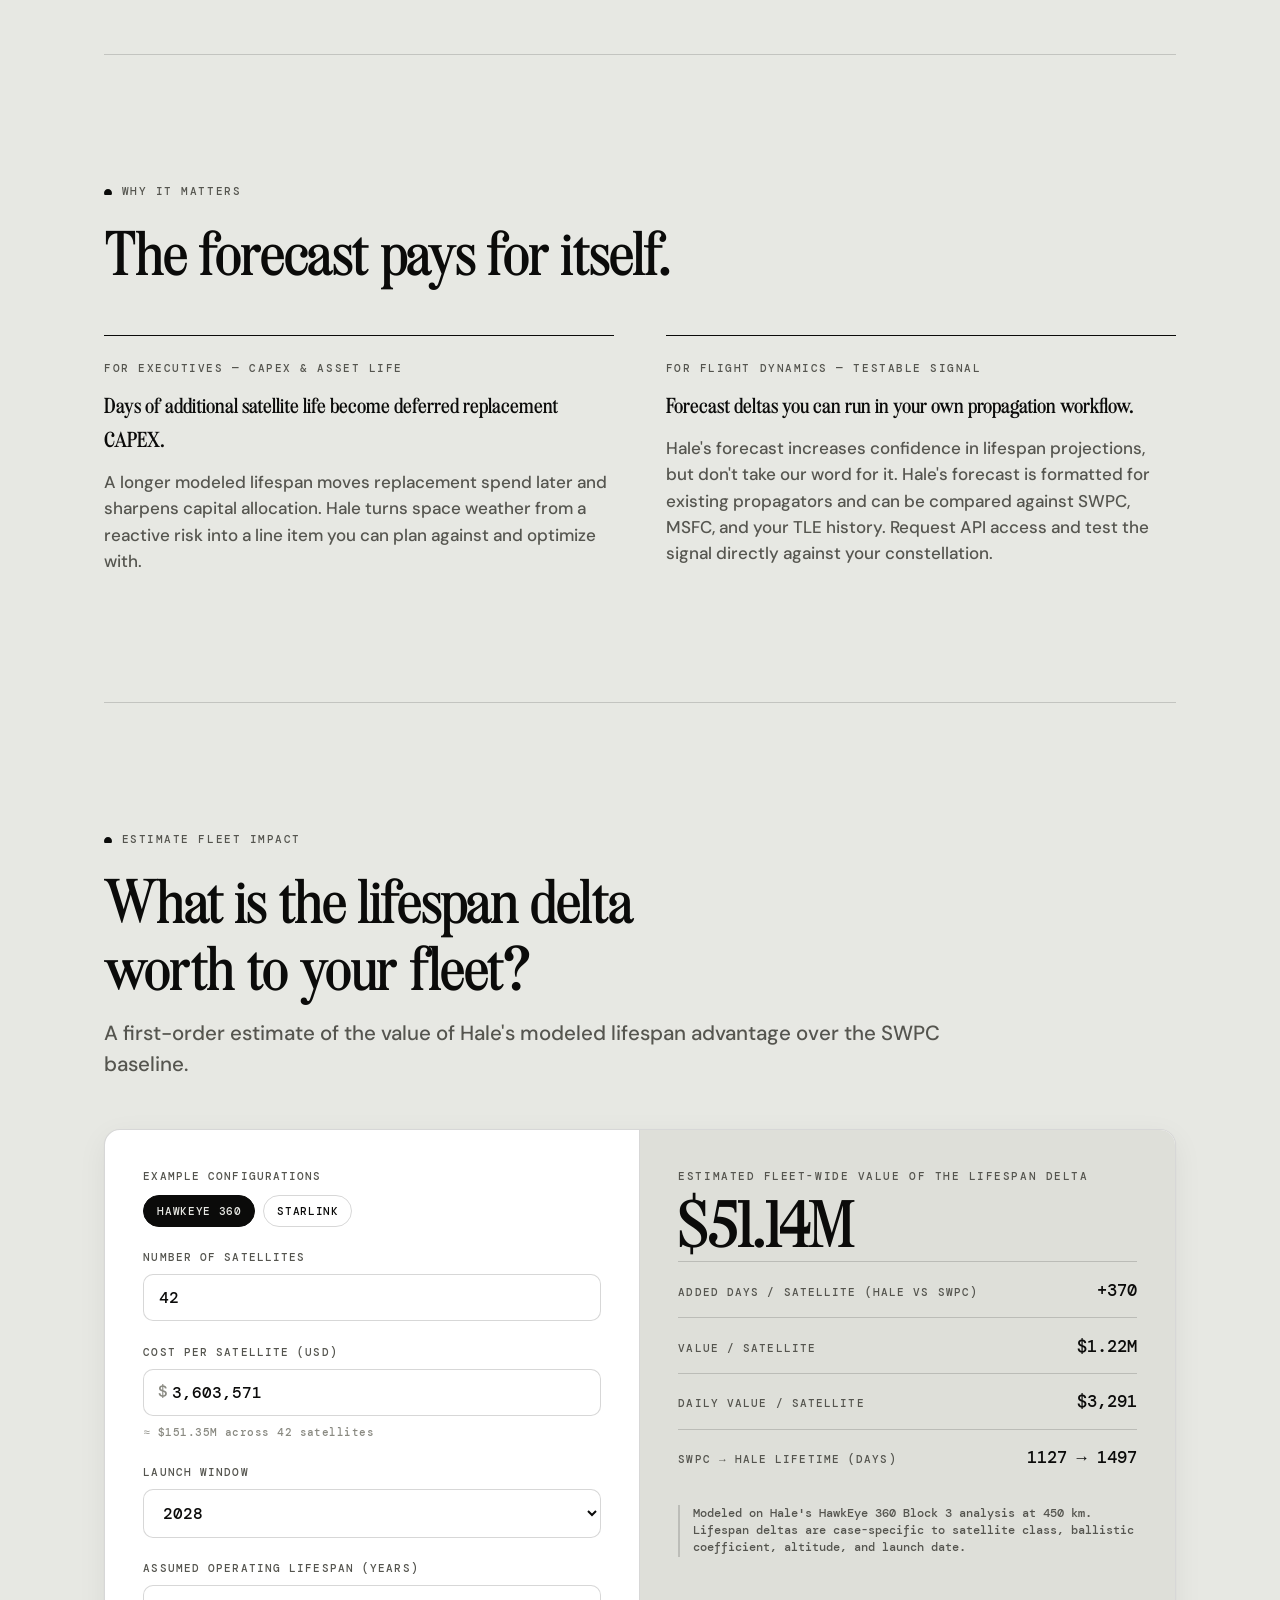
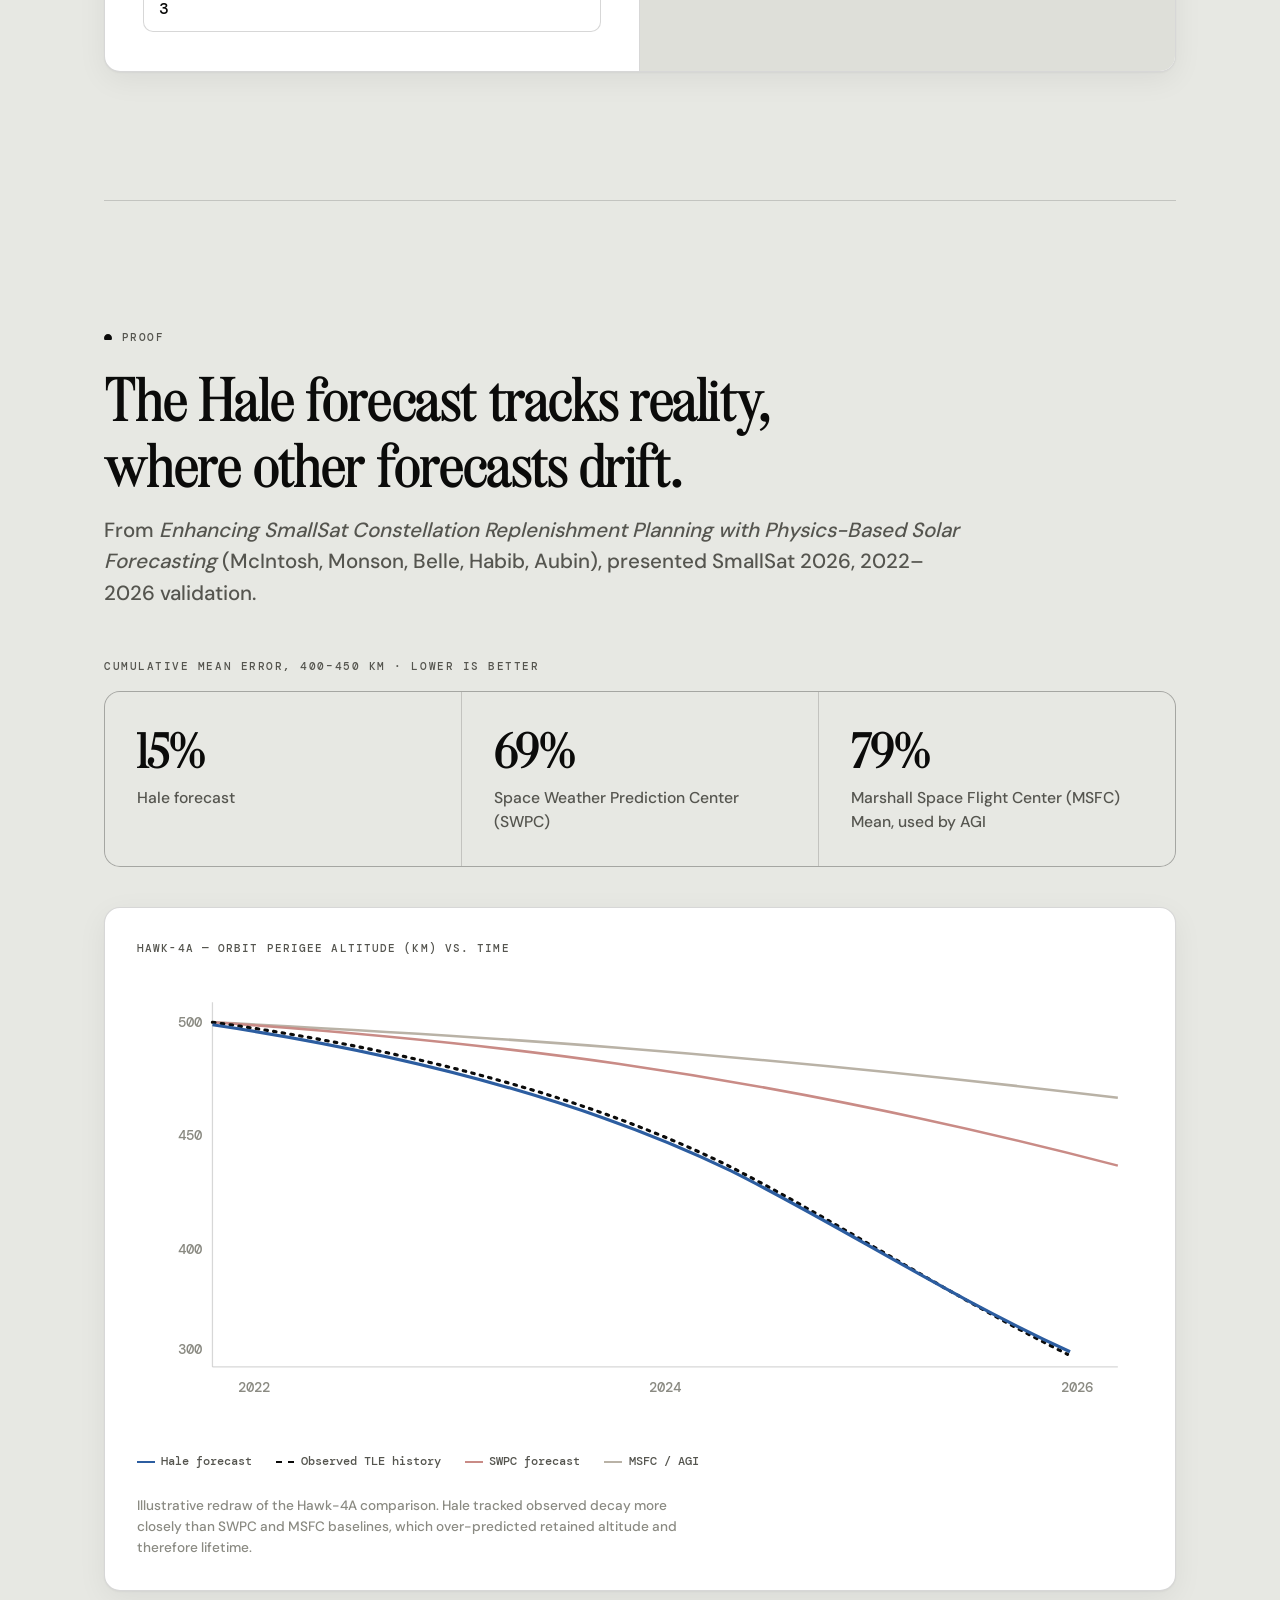
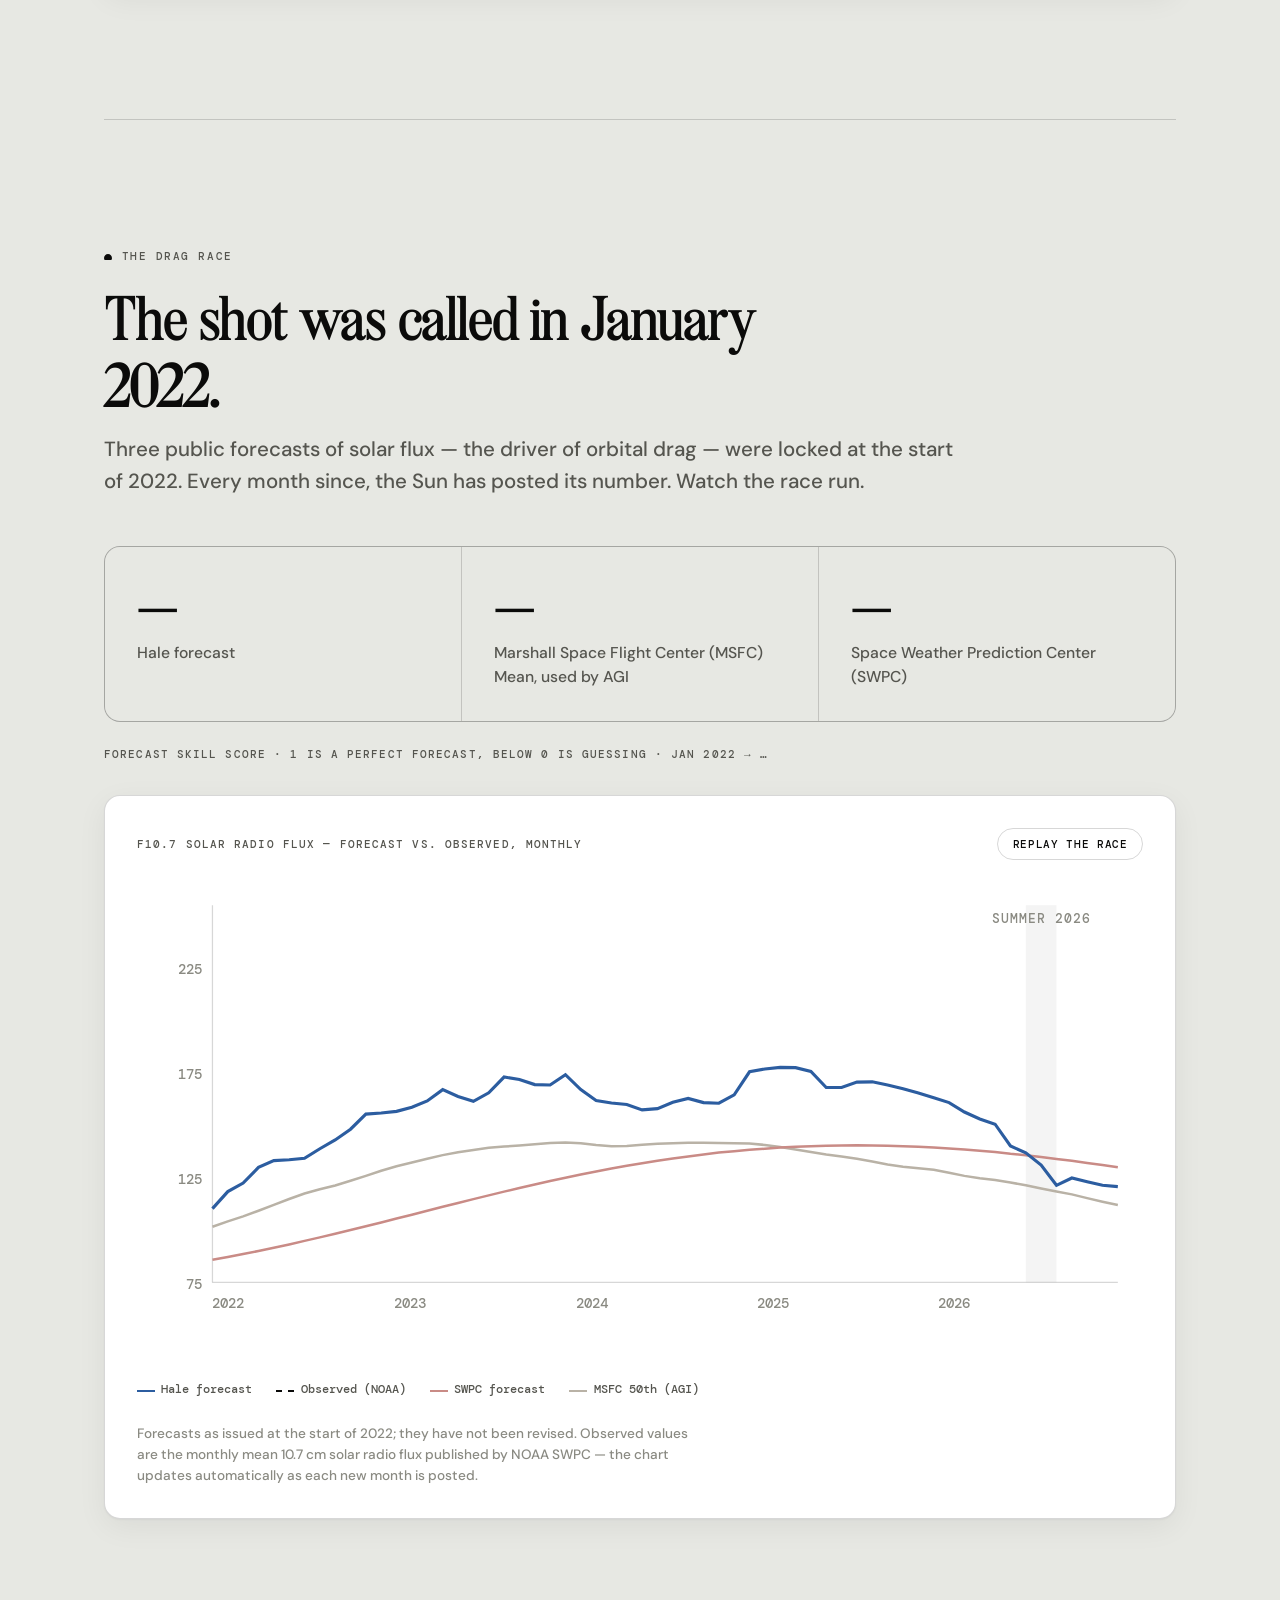
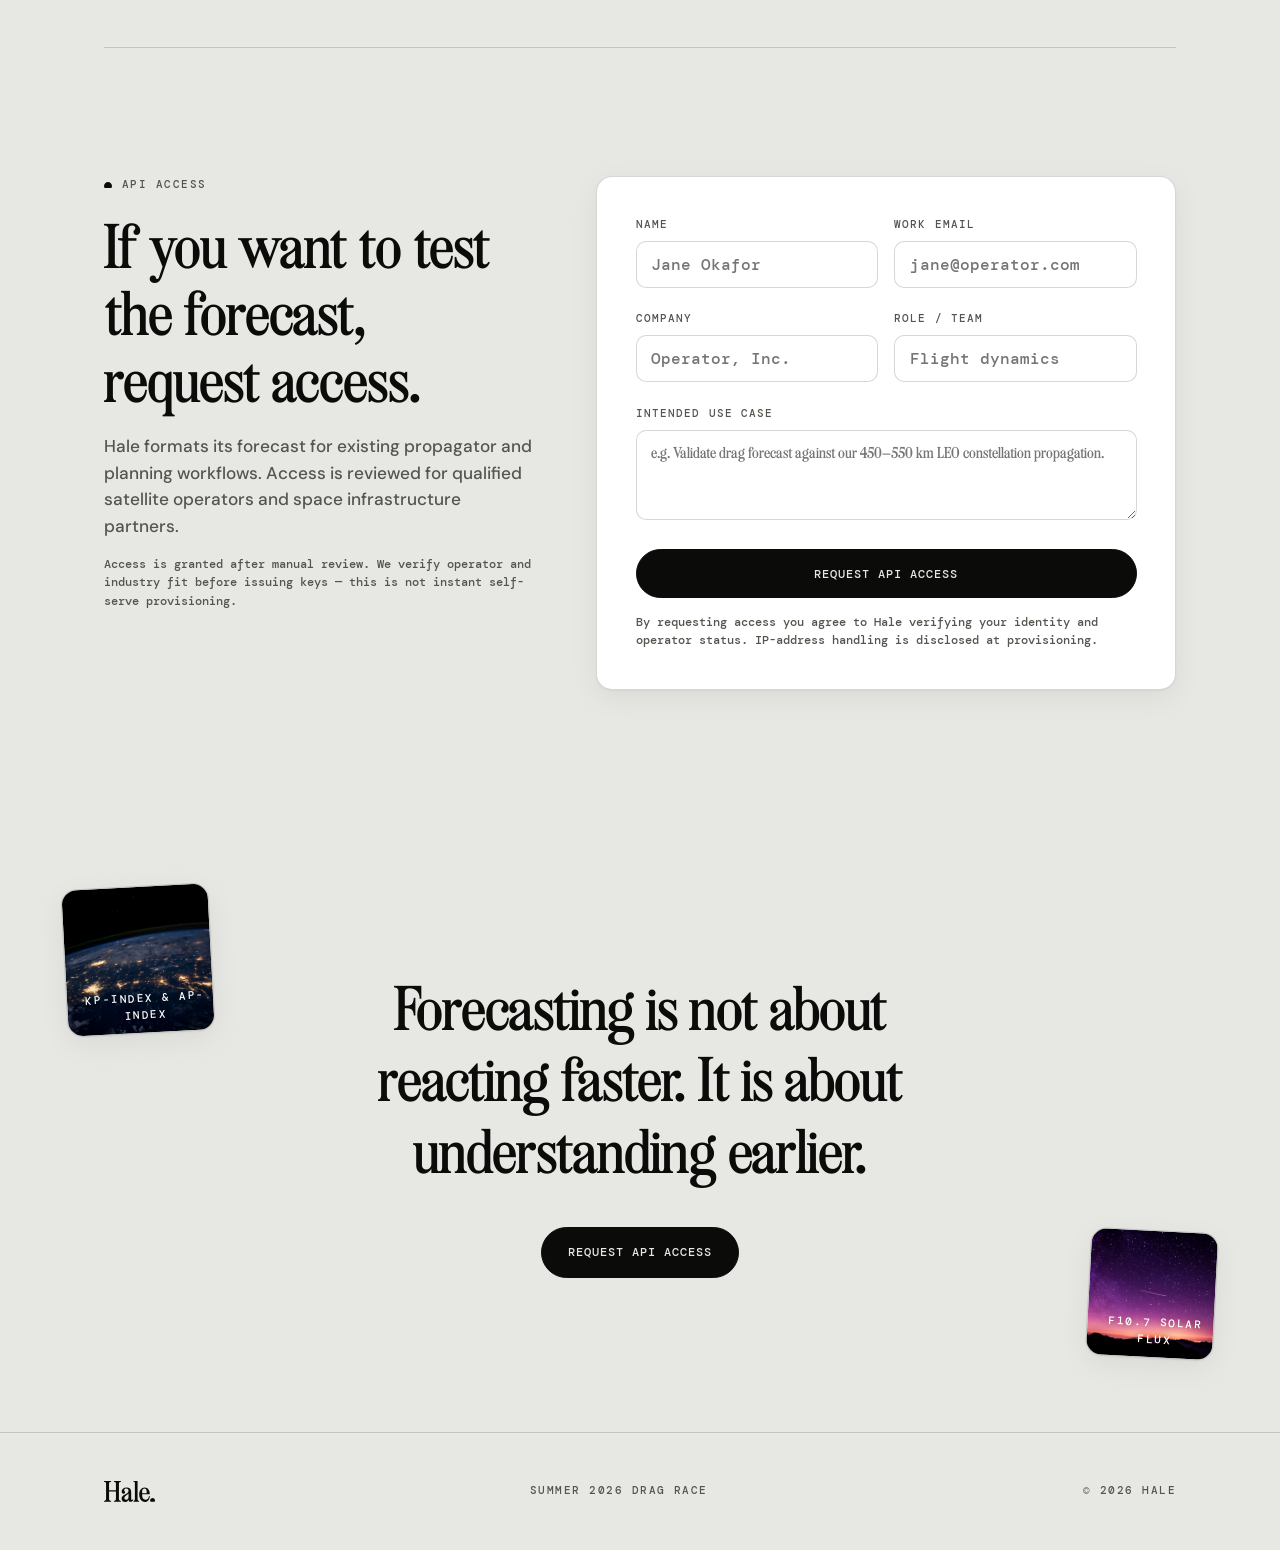
==== commit 43c3bb87: "Match header styling to hale-theme site nav (DM Mono 11px links, 27px gap, theme pill CTA, 40px logo" ====
--- a/index.html
+++ b/index.html
@@ -29,7 +29,9 @@
 img{display:block}
 .imgfx{filter:var(--img-fx)}
 .lnk{transition:opacity .15s ease}
-.lnk:hover{opacity:1!important}
+.lnk:hover{opacity:.65!important}
+.pill{transition:background-color .2s ease}
+.pill:hover{background:#fff!important}
 .btn{transition:transform .15s ease,background .15s ease}
 .btn:hover{transform:translateY(-1px)}
 .btn-ghost:hover{background:rgba(11,11,10,.05);transform:none}
@@ -48,17 +50,17 @@
 <body>
 
 <header style="position:sticky;top:0;z-index:50;background:color-mix(in srgb,var(--bg) 86%,transparent);backdrop-filter:saturate(120%) blur(8px);-webkit-backdrop-filter:saturate(120%) blur(8px);border-bottom:1px solid var(--line-soft)">
-  <div style="max-width:1200px;margin-inline:auto;padding-inline:clamp(1.25rem,5vw,5rem);display:flex;align-items:center;justify-content:space-between;height:72px">
-    <a href="https://haleswx.com/" style="display:flex;align-items:center;color:var(--ink);text-decoration:none" aria-label="Hale — home"><svg width="61" height="25" viewBox="0 0 1817 747" fill="currentColor" xmlns="http://www.w3.org/2000/svg" role="img" aria-hidden="true"><path d="M1457.1 746.011C1334.54 746.011 1254.61 634.108 1254.61 481.708C1254.61 331.44 1330.28 228.063 1448.57 228.063C1564.74 228.063 1631.88 326.111 1631.88 472.117H1359.05V500.892C1359.05 603.202 1395.29 667.146 1479.48 667.146C1542.36 667.146 1589.25 629.846 1604.17 531.798H1630.82C1624.42 654.357 1566.87 746.011 1457.1 746.011ZM1440.05 268.561C1398.49 268.561 1359.05 295.205 1359.05 377.266V432.685H1521.04V377.266C1521.04 296.27 1481.61 268.561 1440.05 268.561Z"/><path d="M1048.04 735.357V708.714C1082.15 708.714 1100.26 683.136 1100.26 642.638V77.7987C1100.26 39.4322 1086.41 26.6434 1048.04 26.6434V1.11501e-05H1196.18V642.638C1196.18 683.136 1214.3 708.714 1248.4 708.714V735.357H1048.04Z"/><path d="M752.792 746.011C684.585 746.011 627.035 700.184 627.035 628.78C627.035 521.141 752.792 488.103 810.342 447.605C848.708 420.961 873.22 393.252 873.22 342.097C873.22 296.27 842.314 266.43 796.487 266.43C751.726 266.43 718.688 290.942 718.688 326.111C718.688 362.346 751.726 359.149 751.726 399.647C751.726 430.553 729.346 452.934 697.374 452.934C656.876 452.934 629.167 420.961 629.167 373.003C629.167 300.533 694.177 228.063 805.013 228.063C903.061 228.063 969.136 276.021 969.136 388.989V625.583C969.136 663.949 977.662 674.606 992.582 674.606C1006.44 674.606 1013.9 662.883 1020.29 649.029L1041.61 658.62C1026.69 722.564 989.385 742.813 952.084 742.813C909.455 742.813 873.22 720.433 873.22 663.949H871.089C848.708 721.499 802.881 746.011 752.792 746.011ZM790.093 669.278C827.393 669.278 863.628 642.634 873.22 586.15V444.408C857.234 461.459 840.182 474.248 823.131 485.971C770.909 522.206 727.214 550.981 727.214 607.465C727.214 647.963 752.792 669.278 790.093 669.278Z"/><path d="M0 735.357V708.714C47.9581 708.714 73.5357 683.136 73.5357 642.638V92.719C73.5357 52.221 47.9581 26.6434 0 26.6434V0H253.645V26.6434C205.687 26.6434 180.109 52.221 180.109 92.719V330.378H425.228V92.719C425.228 52.221 399.651 26.6434 351.693 26.6434V0H605.338V26.6434C557.379 26.6434 531.802 52.221 531.802 92.719V642.638C531.802 683.136 557.379 708.714 605.338 708.714V735.357H351.693V708.714C399.651 708.714 425.228 683.136 425.228 642.638V373.007H180.109V642.638C180.109 683.136 205.687 708.714 253.645 708.714V735.357H0Z"/><path d="M1729.9 602.412C1777.75 602.412 1816.54 641.205 1816.54 689.057C1816.54 706.085 1811.63 721.964 1803.15 735.357H1656.65C1648.17 721.964 1643.25 706.084 1643.25 689.057C1643.25 641.205 1682.05 602.412 1729.9 602.412Z"/></svg></a>
-    <nav style="display:flex;gap:2rem;align-items:center">
-      <div data-r="navlinks" style="display:flex;gap:2rem;align-items:center">
-      <a class="lnk" href="https://haleswx.com/#about" style="font-family:var(--font-sans);font-size:0.95rem;text-decoration:none;color:var(--ink);opacity:.82">About</a>
-      <a class="lnk" href="https://haleswx.com/#advantage" style="font-family:var(--font-sans);font-size:0.95rem;text-decoration:none;color:var(--ink);opacity:.82">Advantage</a>
-      <a class="lnk" href="https://haleswx.com/#use-cases" style="font-family:var(--font-sans);font-size:0.95rem;text-decoration:none;color:var(--ink);opacity:.82">Applications</a>
-      <a class="lnk" href="https://haleswx.com/#lab" style="font-family:var(--font-sans);font-size:0.95rem;text-decoration:none;color:var(--ink);opacity:.82">Lab</a>
-      <a class="lnk" href="https://haleswx.com/drag-race/" aria-current="page" style="font-family:var(--font-sans);font-size:0.95rem;text-decoration:none;color:var(--ink);opacity:1;font-weight:600;border-bottom:2px solid var(--ink);padding-bottom:2px">Space</a>
-      </div>
-      <a class="pill" href="#api" style="font-family:var(--font-mono);font-size:0.72rem;letter-spacing:0.08em;text-transform:uppercase;background:var(--surface);border:1px solid var(--line);border-radius:999px;padding:.7rem 1.1rem;text-decoration:none;white-space:nowrap;color:var(--ink)">Request access</a>
+  <div style="padding:clamp(18px,3vw,28px) clamp(25px,4vw,40px);display:flex;align-items:center;justify-content:space-between">
+    <a href="https://haleswx.com/" style="display:flex;align-items:center;color:var(--ink);text-decoration:none" aria-label="Hale — home"><svg width="98" height="40" viewBox="0 0 1817 747" fill="currentColor" xmlns="http://www.w3.org/2000/svg" role="img" aria-hidden="true"><path d="M1457.1 746.011C1334.54 746.011 1254.61 634.108 1254.61 481.708C1254.61 331.44 1330.28 228.063 1448.57 228.063C1564.74 228.063 1631.88 326.111 1631.88 472.117H1359.05V500.892C1359.05 603.202 1395.29 667.146 1479.48 667.146C1542.36 667.146 1589.25 629.846 1604.17 531.798H1630.82C1624.42 654.357 1566.87 746.011 1457.1 746.011ZM1440.05 268.561C1398.49 268.561 1359.05 295.205 1359.05 377.266V432.685H1521.04V377.266C1521.04 296.27 1481.61 268.561 1440.05 268.561Z"/><path d="M1048.04 735.357V708.714C1082.15 708.714 1100.26 683.136 1100.26 642.638V77.7987C1100.26 39.4322 1086.41 26.6434 1048.04 26.6434V1.11501e-05H1196.18V642.638C1196.18 683.136 1214.3 708.714 1248.4 708.714V735.357H1048.04Z"/><path d="M752.792 746.011C684.585 746.011 627.035 700.184 627.035 628.78C627.035 521.141 752.792 488.103 810.342 447.605C848.708 420.961 873.22 393.252 873.22 342.097C873.22 296.27 842.314 266.43 796.487 266.43C751.726 266.43 718.688 290.942 718.688 326.111C718.688 362.346 751.726 359.149 751.726 399.647C751.726 430.553 729.346 452.934 697.374 452.934C656.876 452.934 629.167 420.961 629.167 373.003C629.167 300.533 694.177 228.063 805.013 228.063C903.061 228.063 969.136 276.021 969.136 388.989V625.583C969.136 663.949 977.662 674.606 992.582 674.606C1006.44 674.606 1013.9 662.883 1020.29 649.029L1041.61 658.62C1026.69 722.564 989.385 742.813 952.084 742.813C909.455 742.813 873.22 720.433 873.22 663.949H871.089C848.708 721.499 802.881 746.011 752.792 746.011ZM790.093 669.278C827.393 669.278 863.628 642.634 873.22 586.15V444.408C857.234 461.459 840.182 474.248 823.131 485.971C770.909 522.206 727.214 550.981 727.214 607.465C727.214 647.963 752.792 669.278 790.093 669.278Z"/><path d="M0 735.357V708.714C47.9581 708.714 73.5357 683.136 73.5357 642.638V92.719C73.5357 52.221 47.9581 26.6434 0 26.6434V0H253.645V26.6434C205.687 26.6434 180.109 52.221 180.109 92.719V330.378H425.228V92.719C425.228 52.221 399.651 26.6434 351.693 26.6434V0H605.338V26.6434C557.379 26.6434 531.802 52.221 531.802 92.719V642.638C531.802 683.136 557.379 708.714 605.338 708.714V735.357H351.693V708.714C399.651 708.714 425.228 683.136 425.228 642.638V373.007H180.109V642.638C180.109 683.136 205.687 708.714 253.645 708.714V735.357H0Z"/><path d="M1729.9 602.412C1777.75 602.412 1816.54 641.205 1816.54 689.057C1816.54 706.085 1811.63 721.964 1803.15 735.357H1656.65C1648.17 721.964 1643.25 706.084 1643.25 689.057C1643.25 641.205 1682.05 602.412 1729.9 602.412Z"/></svg></a>
+    <nav style="display:flex;gap:27px;align-items:center">
+      <div data-r="navlinks" style="display:flex;gap:27px;align-items:center;margin-right:13px">
+      <a class="lnk" href="https://haleswx.com/#about" style="font-family:var(--font-mono);font-weight:500;font-size:11px;line-height:1;text-decoration:none;color:var(--ink);opacity:.8">About</a>
+      <a class="lnk" href="https://haleswx.com/#advantage" style="font-family:var(--font-mono);font-weight:500;font-size:11px;line-height:1;text-decoration:none;color:var(--ink);opacity:.8">Advantage</a>
+      <a class="lnk" href="https://haleswx.com/#use-cases" style="font-family:var(--font-mono);font-weight:500;font-size:11px;line-height:1;text-decoration:none;color:var(--ink);opacity:.8">Applications</a>
+      <a class="lnk" href="https://haleswx.com/#lab" style="font-family:var(--font-mono);font-weight:500;font-size:11px;line-height:1;text-decoration:none;color:var(--ink);opacity:.8">Lab</a>
+      <a class="lnk" href="https://haleswx.com/drag-race/" aria-current="page" style="font-family:var(--font-mono);font-weight:500;font-size:11px;line-height:1;text-decoration:none;color:var(--ink);opacity:1;border-bottom:1px solid var(--ink);padding-bottom:3px">Space</a>
+      </div>
+      <a class="pill" href="#api" style="display:inline-flex;align-items:center;justify-content:center;min-height:26px;padding:4px 13px;font-family:var(--font-mono);font-weight:500;font-size:11px;line-height:16px;background:rgba(255,255,255,.8);border:0;border-radius:26px;text-decoration:none;white-space:nowrap;color:#000">Request Access</a>
     </nav>
   </div>
 </header>
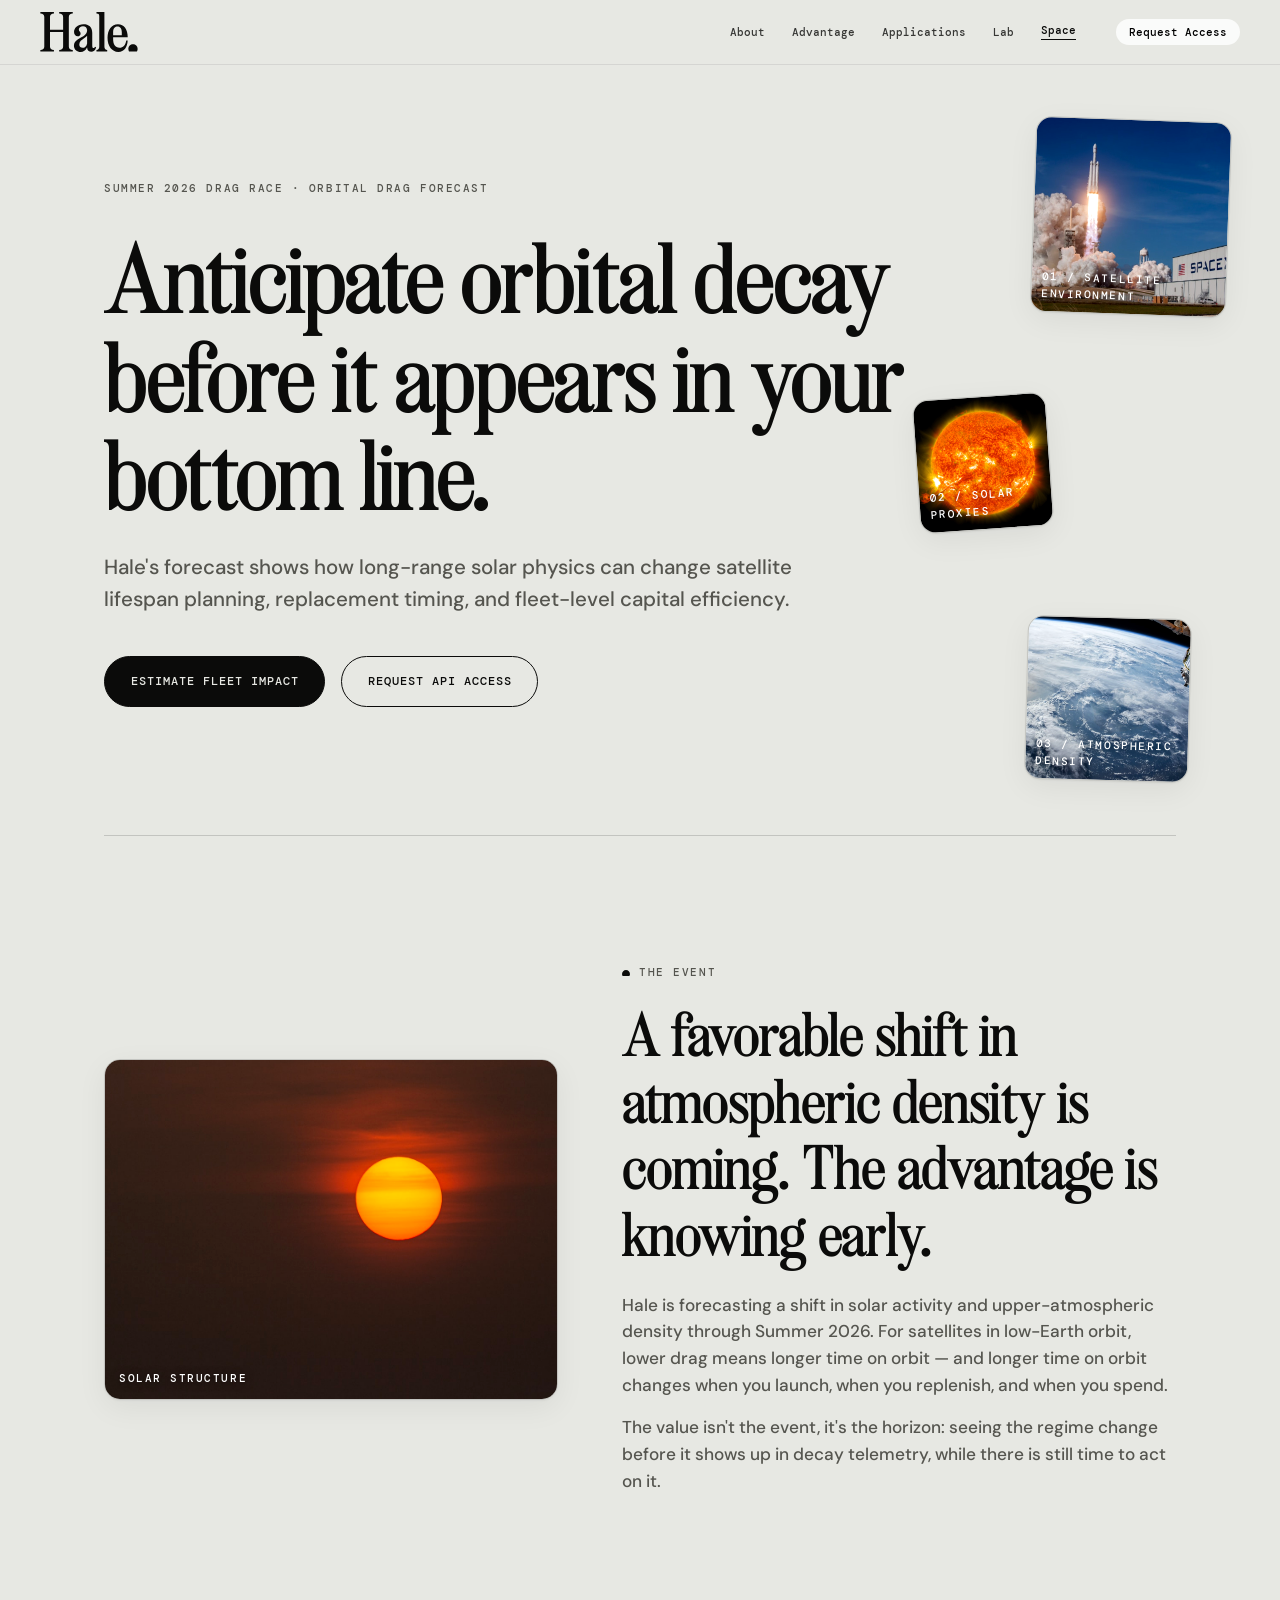
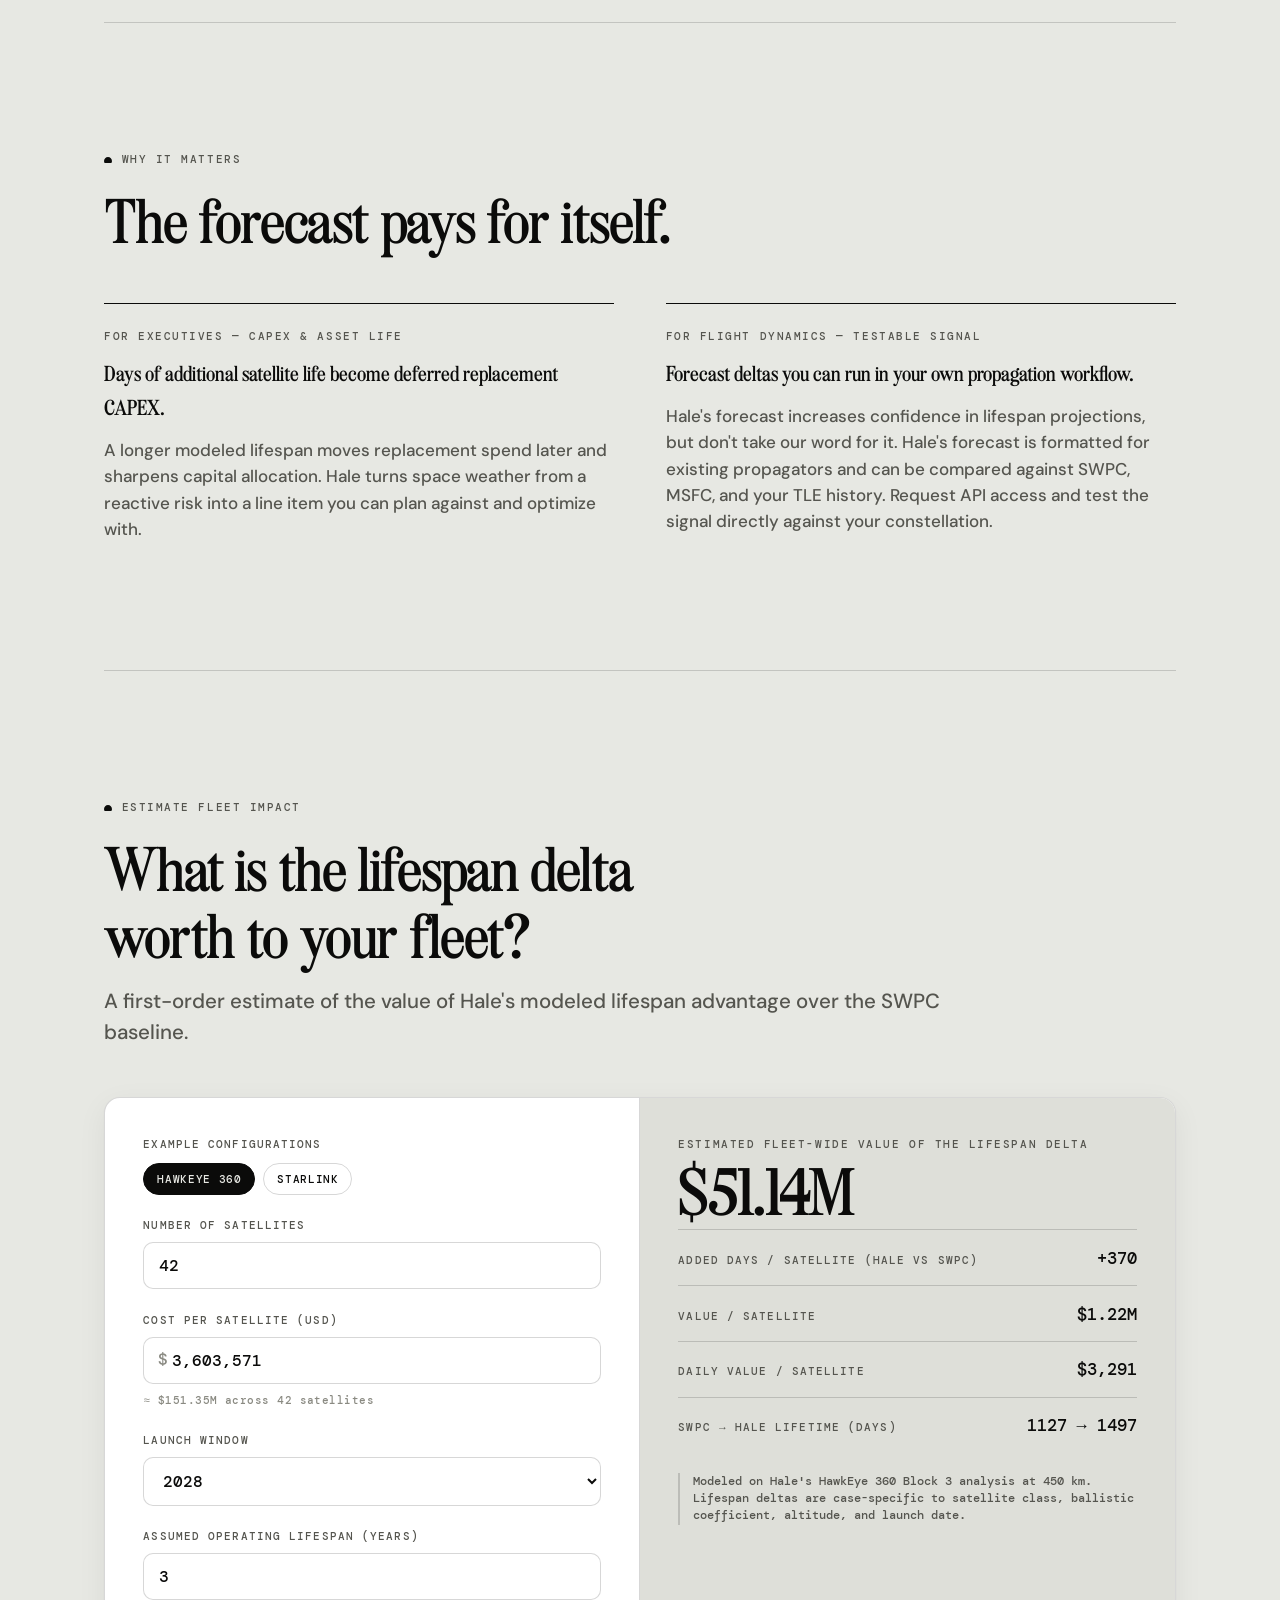
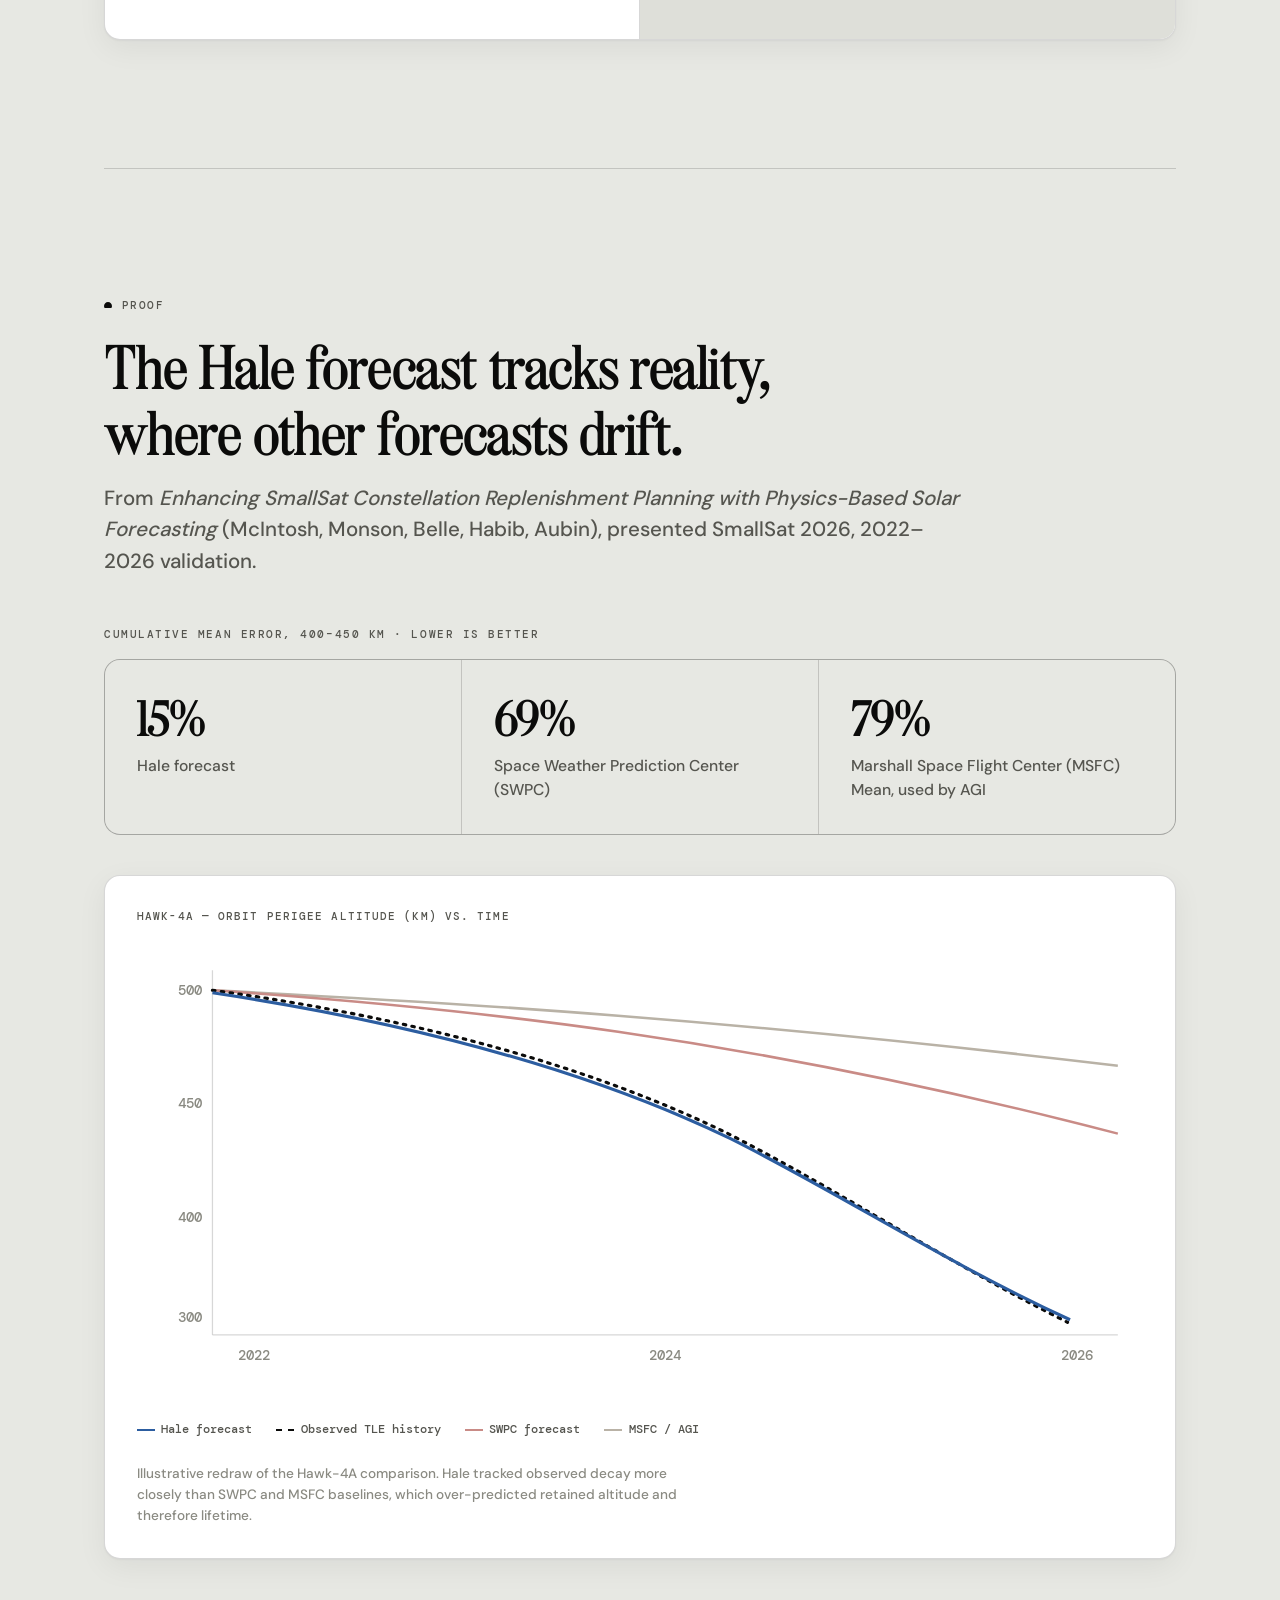
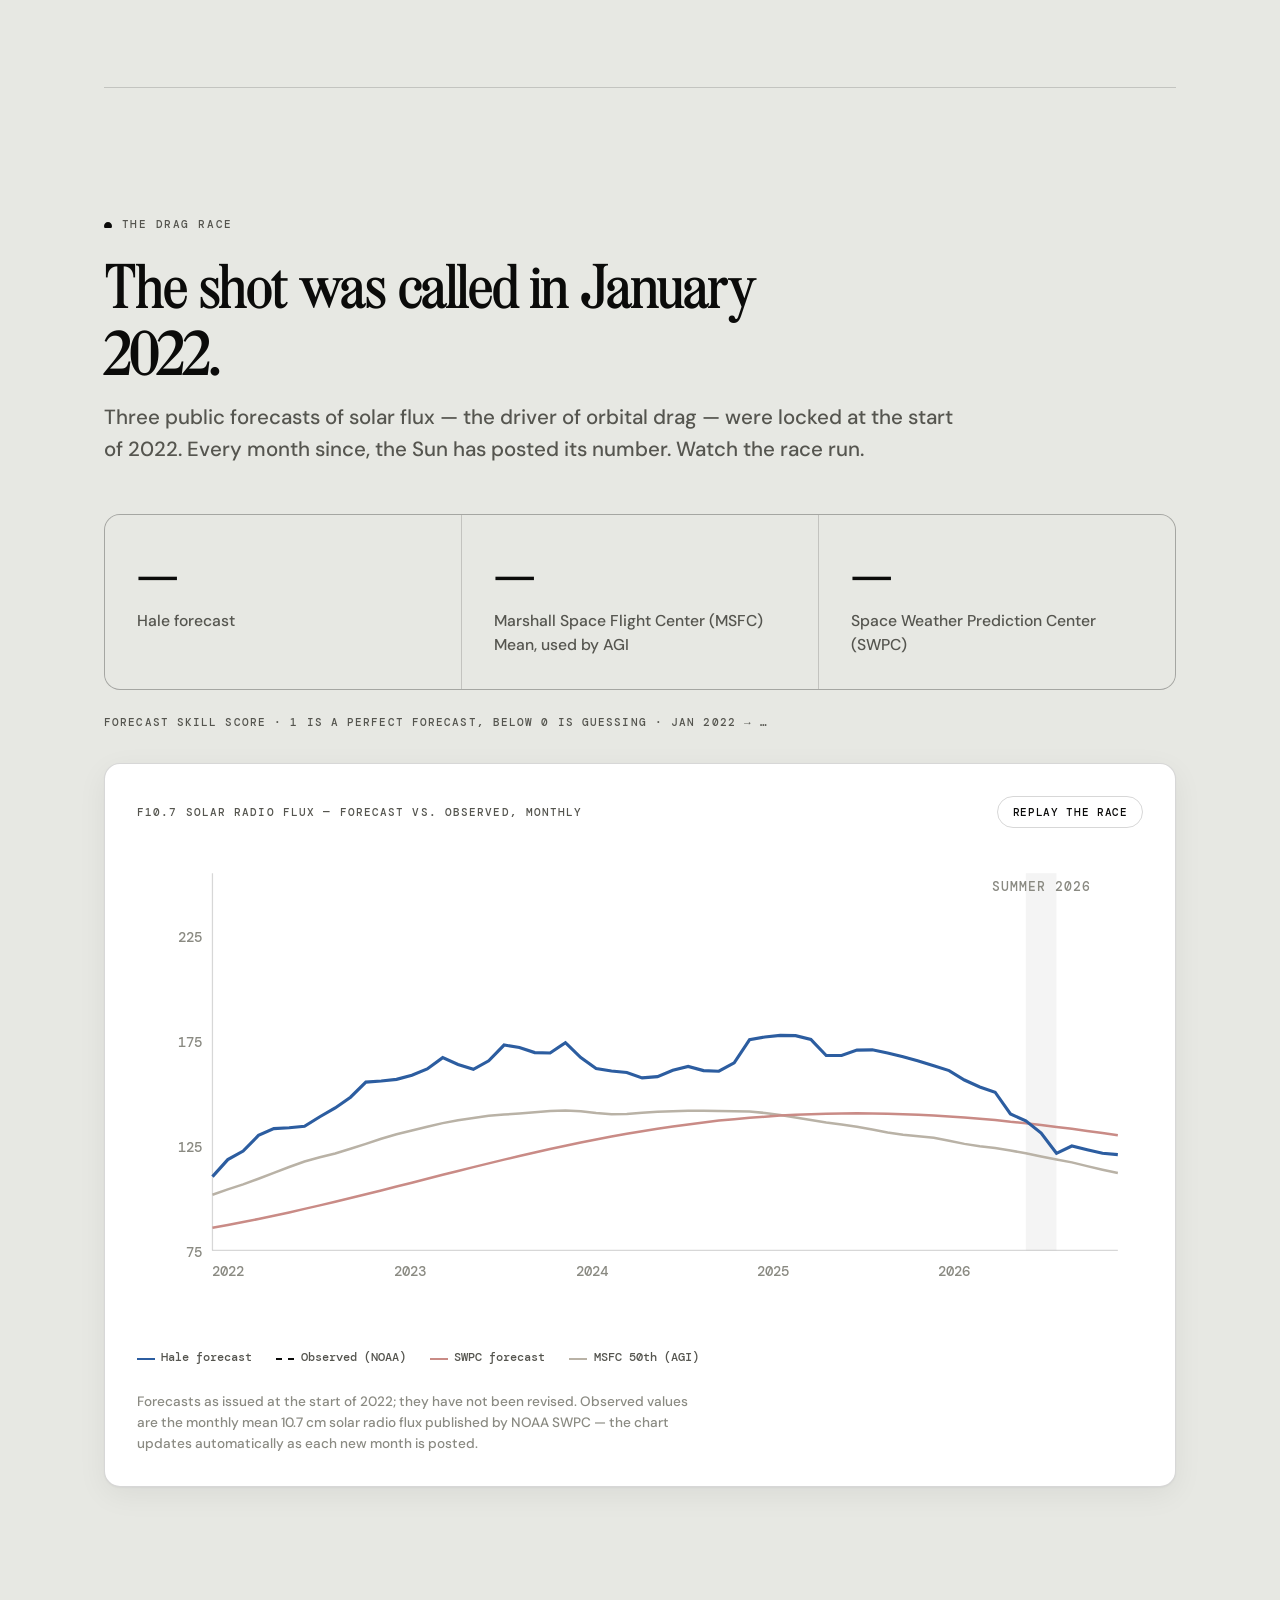
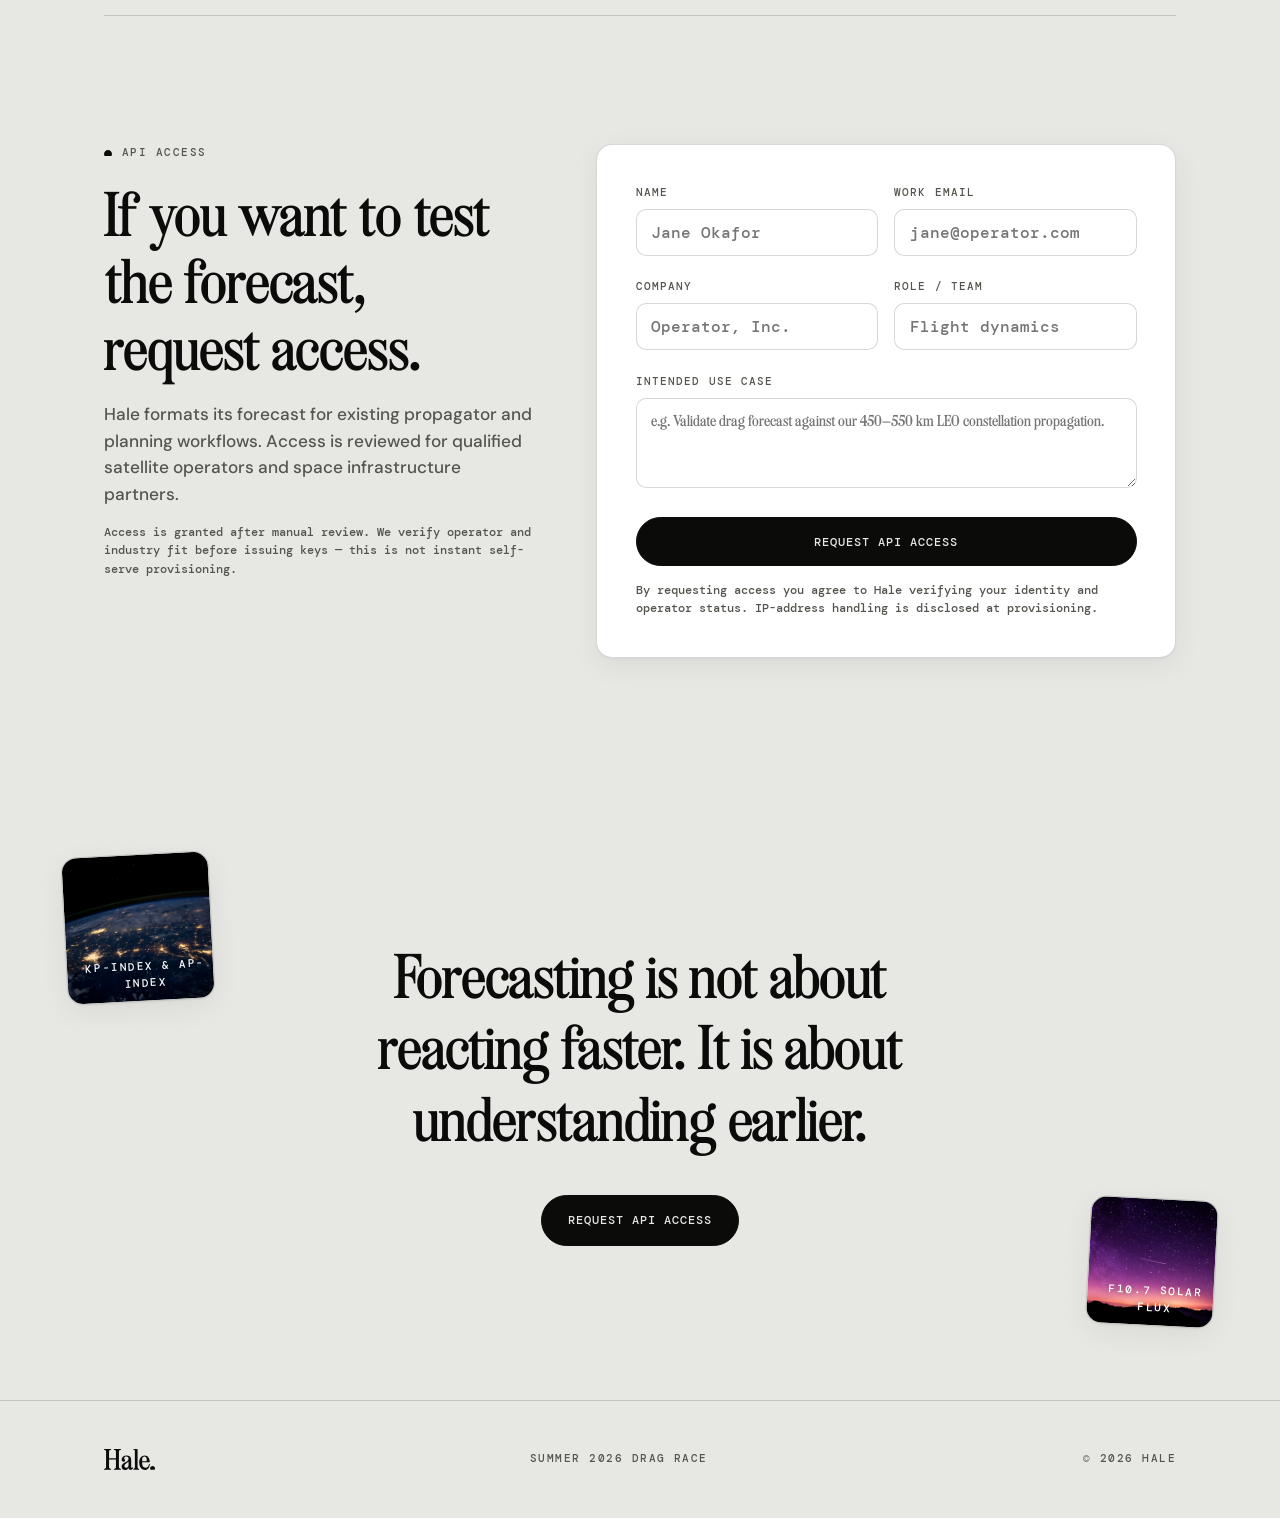
==== commit 58e4833a: "Reduce nav bar height (12px vertical padding) Co-Authored-By: Claude Opus 4.8 <noreply@anthropic.com" ====
--- a/index.html
+++ b/index.html
@@ -50,7 +50,7 @@
 <body>
 
 <header style="position:sticky;top:0;z-index:50;background:color-mix(in srgb,var(--bg) 86%,transparent);backdrop-filter:saturate(120%) blur(8px);-webkit-backdrop-filter:saturate(120%) blur(8px);border-bottom:1px solid var(--line-soft)">
-  <div style="padding:clamp(18px,3vw,28px) clamp(25px,4vw,40px);display:flex;align-items:center;justify-content:space-between">
+  <div style="padding:12px clamp(25px,4vw,40px);display:flex;align-items:center;justify-content:space-between">
     <a href="https://haleswx.com/" style="display:flex;align-items:center;color:var(--ink);text-decoration:none" aria-label="Hale — home"><svg width="98" height="40" viewBox="0 0 1817 747" fill="currentColor" xmlns="http://www.w3.org/2000/svg" role="img" aria-hidden="true"><path d="M1457.1 746.011C1334.54 746.011 1254.61 634.108 1254.61 481.708C1254.61 331.44 1330.28 228.063 1448.57 228.063C1564.74 228.063 1631.88 326.111 1631.88 472.117H1359.05V500.892C1359.05 603.202 1395.29 667.146 1479.48 667.146C1542.36 667.146 1589.25 629.846 1604.17 531.798H1630.82C1624.42 654.357 1566.87 746.011 1457.1 746.011ZM1440.05 268.561C1398.49 268.561 1359.05 295.205 1359.05 377.266V432.685H1521.04V377.266C1521.04 296.27 1481.61 268.561 1440.05 268.561Z"/><path d="M1048.04 735.357V708.714C1082.15 708.714 1100.26 683.136 1100.26 642.638V77.7987C1100.26 39.4322 1086.41 26.6434 1048.04 26.6434V1.11501e-05H1196.18V642.638C1196.18 683.136 1214.3 708.714 1248.4 708.714V735.357H1048.04Z"/><path d="M752.792 746.011C684.585 746.011 627.035 700.184 627.035 628.78C627.035 521.141 752.792 488.103 810.342 447.605C848.708 420.961 873.22 393.252 873.22 342.097C873.22 296.27 842.314 266.43 796.487 266.43C751.726 266.43 718.688 290.942 718.688 326.111C718.688 362.346 751.726 359.149 751.726 399.647C751.726 430.553 729.346 452.934 697.374 452.934C656.876 452.934 629.167 420.961 629.167 373.003C629.167 300.533 694.177 228.063 805.013 228.063C903.061 228.063 969.136 276.021 969.136 388.989V625.583C969.136 663.949 977.662 674.606 992.582 674.606C1006.44 674.606 1013.9 662.883 1020.29 649.029L1041.61 658.62C1026.69 722.564 989.385 742.813 952.084 742.813C909.455 742.813 873.22 720.433 873.22 663.949H871.089C848.708 721.499 802.881 746.011 752.792 746.011ZM790.093 669.278C827.393 669.278 863.628 642.634 873.22 586.15V444.408C857.234 461.459 840.182 474.248 823.131 485.971C770.909 522.206 727.214 550.981 727.214 607.465C727.214 647.963 752.792 669.278 790.093 669.278Z"/><path d="M0 735.357V708.714C47.9581 708.714 73.5357 683.136 73.5357 642.638V92.719C73.5357 52.221 47.9581 26.6434 0 26.6434V0H253.645V26.6434C205.687 26.6434 180.109 52.221 180.109 92.719V330.378H425.228V92.719C425.228 52.221 399.651 26.6434 351.693 26.6434V0H605.338V26.6434C557.379 26.6434 531.802 52.221 531.802 92.719V642.638C531.802 683.136 557.379 708.714 605.338 708.714V735.357H351.693V708.714C399.651 708.714 425.228 683.136 425.228 642.638V373.007H180.109V642.638C180.109 683.136 205.687 708.714 253.645 708.714V735.357H0Z"/><path d="M1729.9 602.412C1777.75 602.412 1816.54 641.205 1816.54 689.057C1816.54 706.085 1811.63 721.964 1803.15 735.357H1656.65C1648.17 721.964 1643.25 706.084 1643.25 689.057C1643.25 641.205 1682.05 602.412 1729.9 602.412Z"/></svg></a>
     <nav style="display:flex;gap:27px;align-items:center">
       <div data-r="navlinks" style="display:flex;gap:27px;align-items:center;margin-right:13px">
